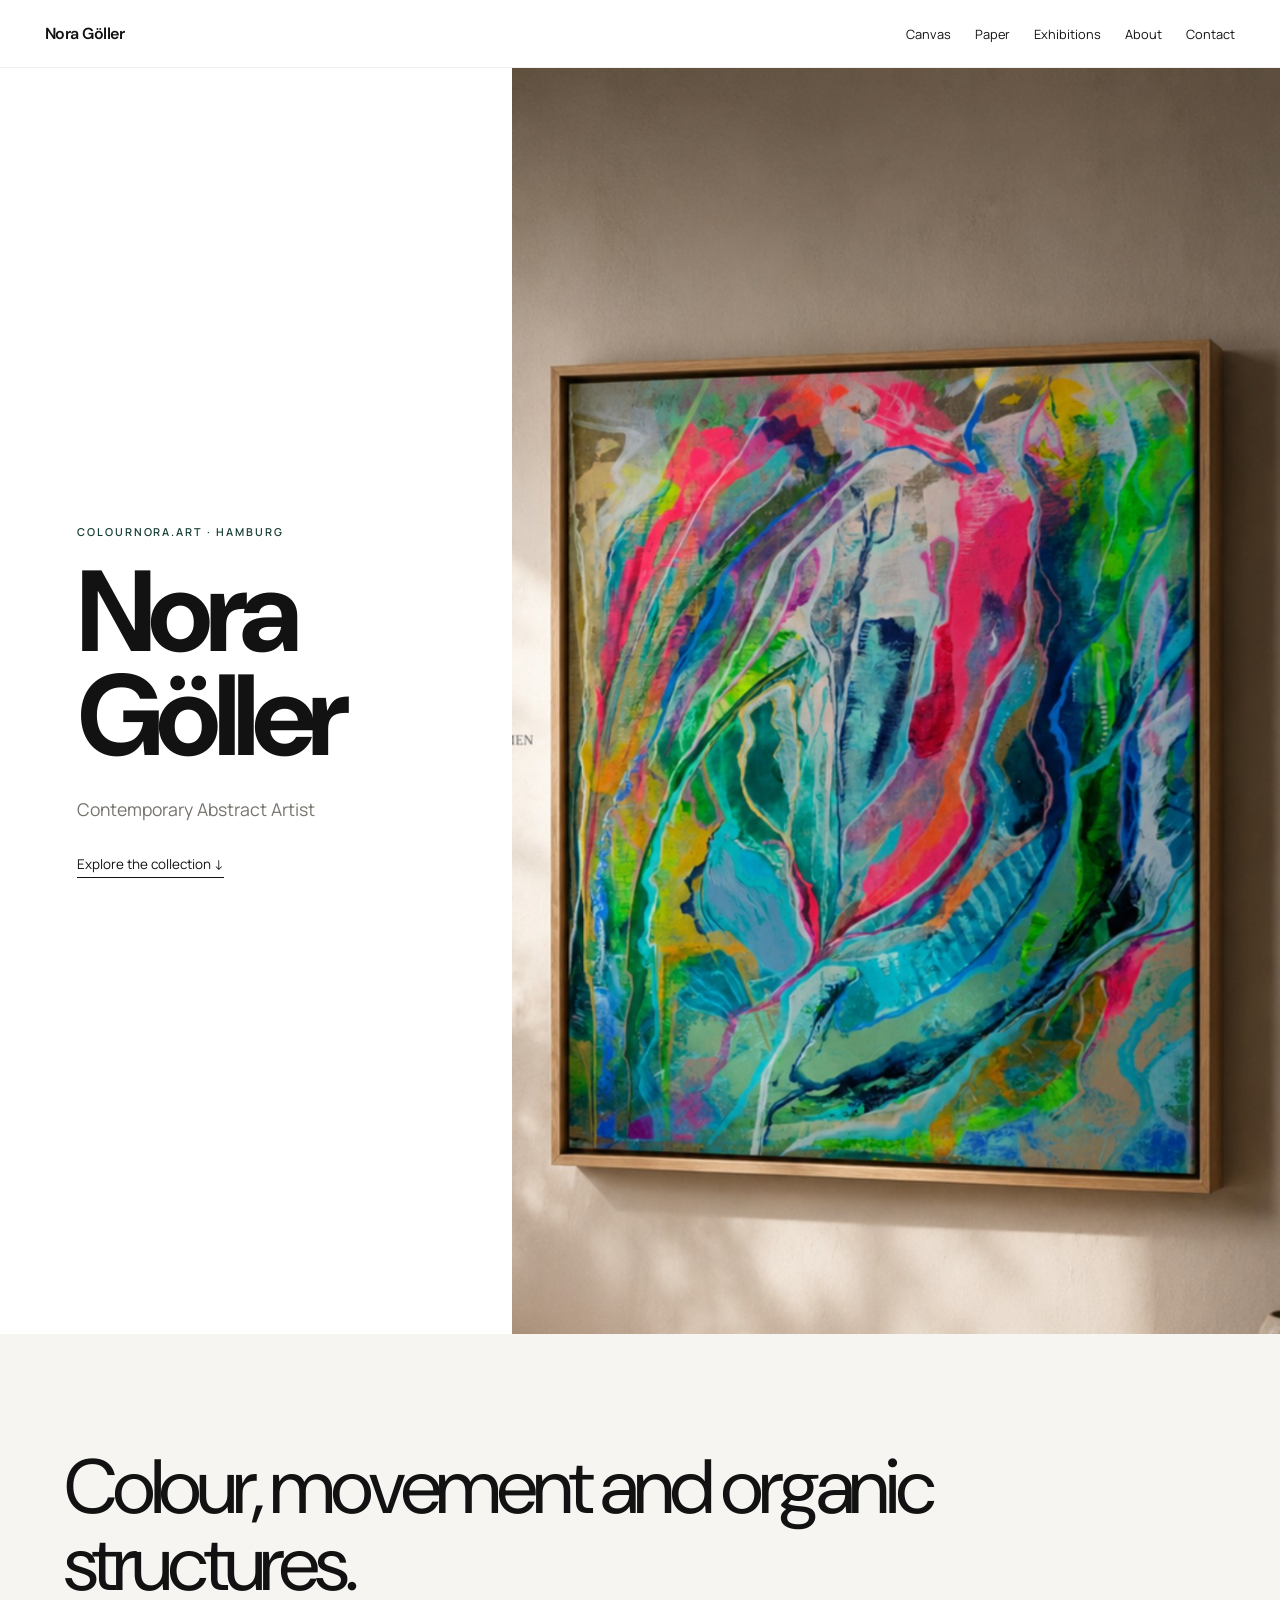
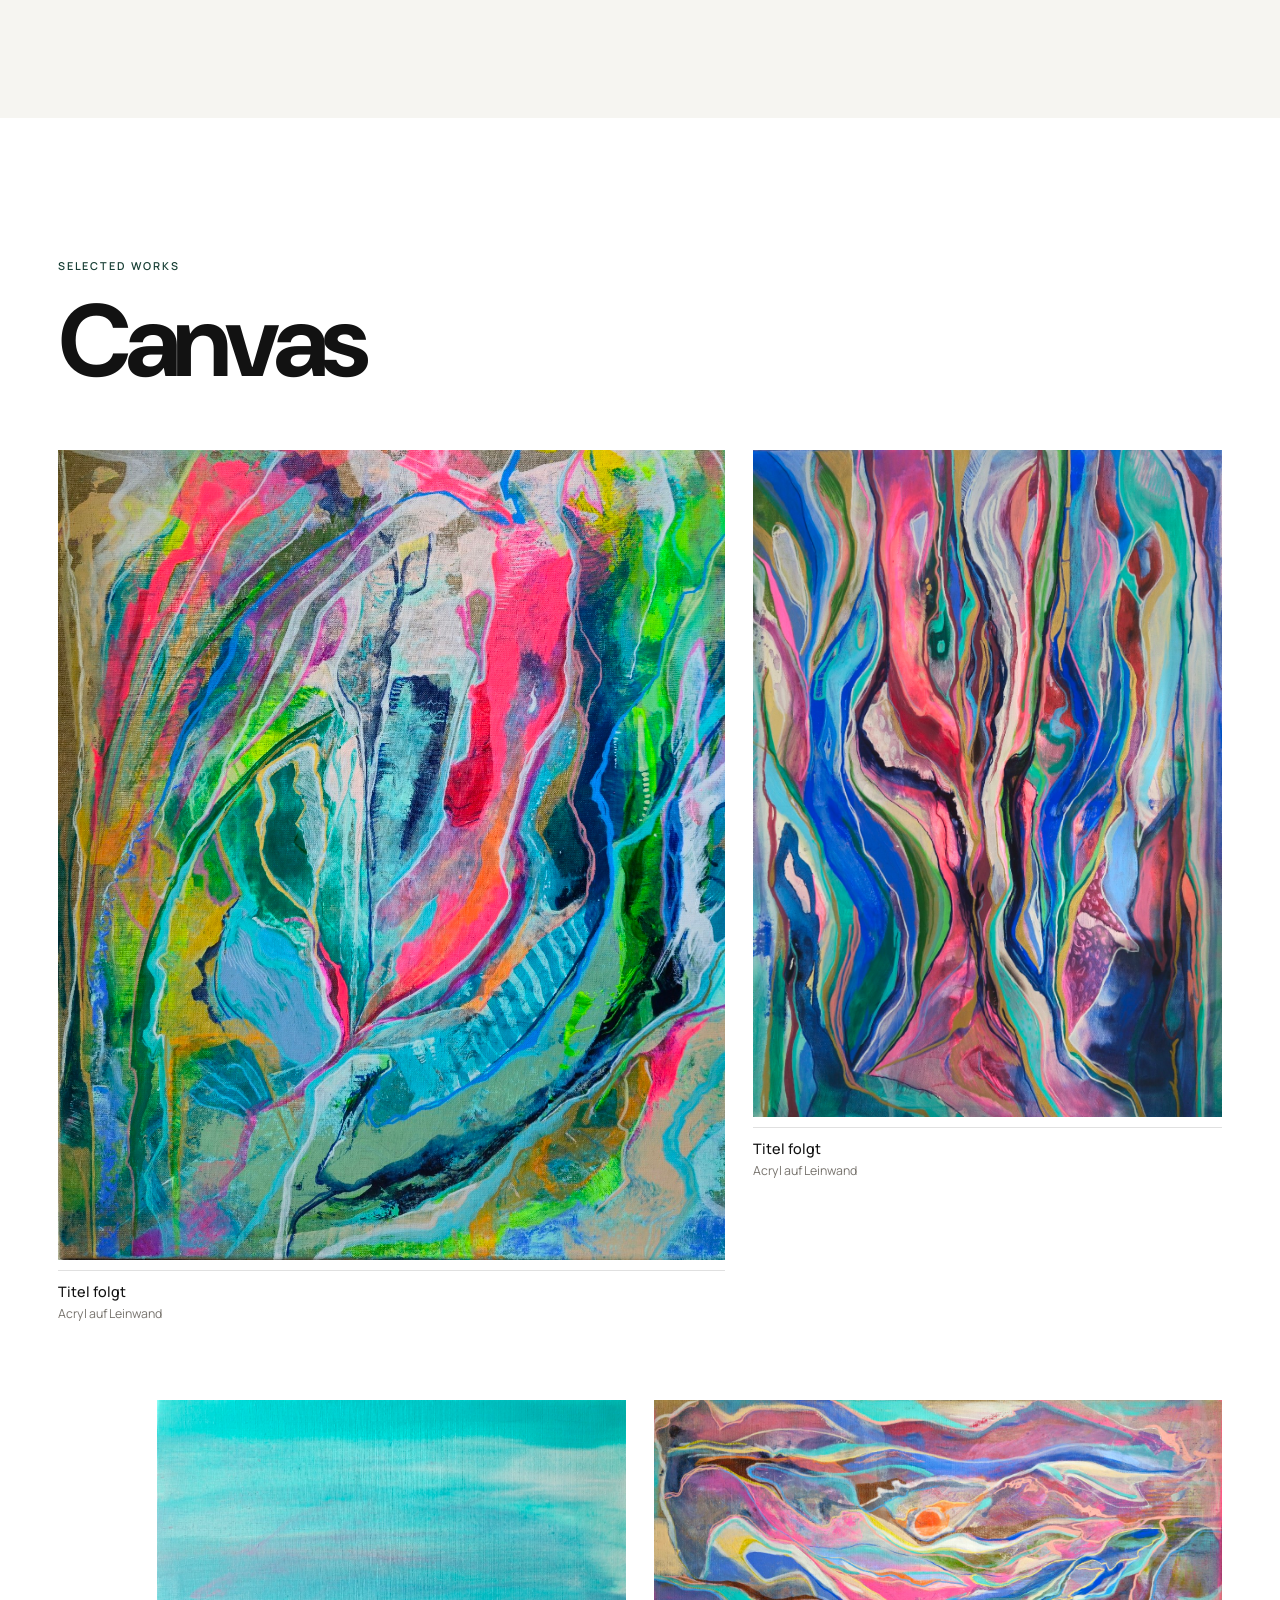
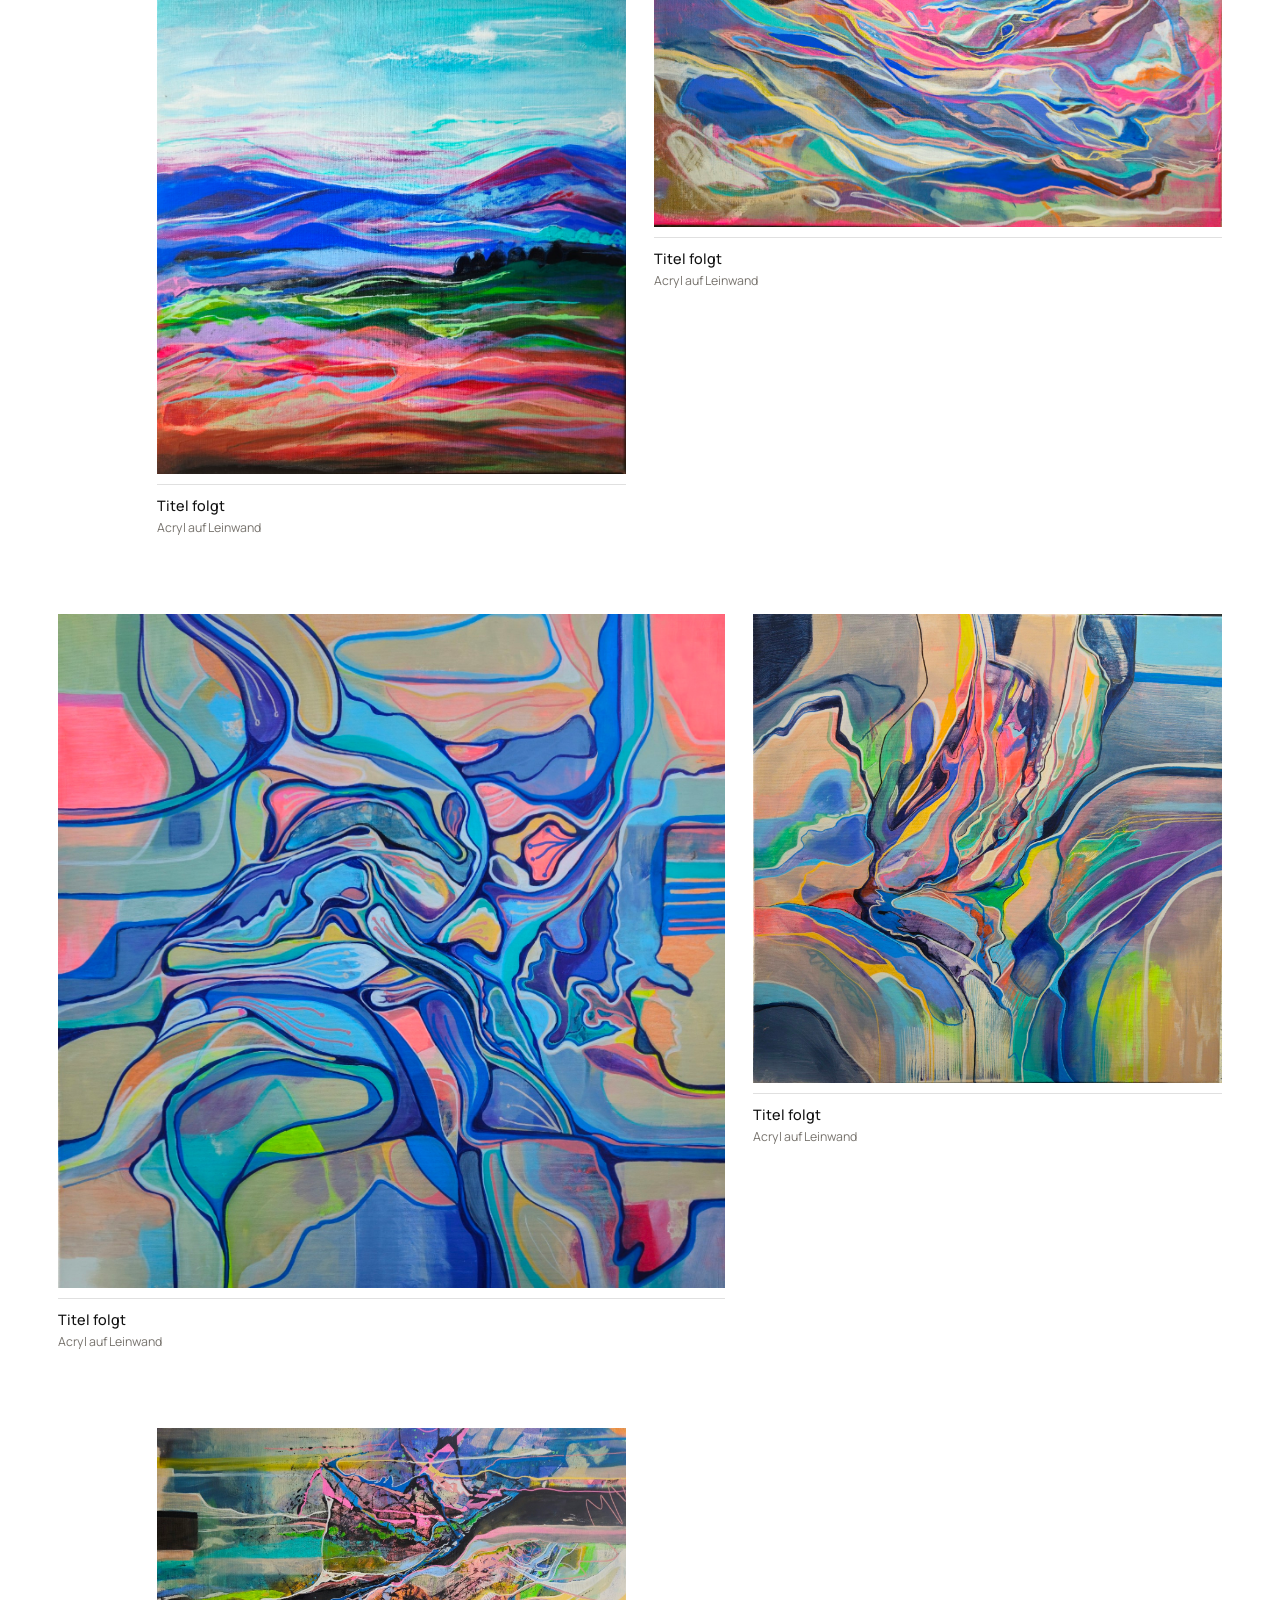
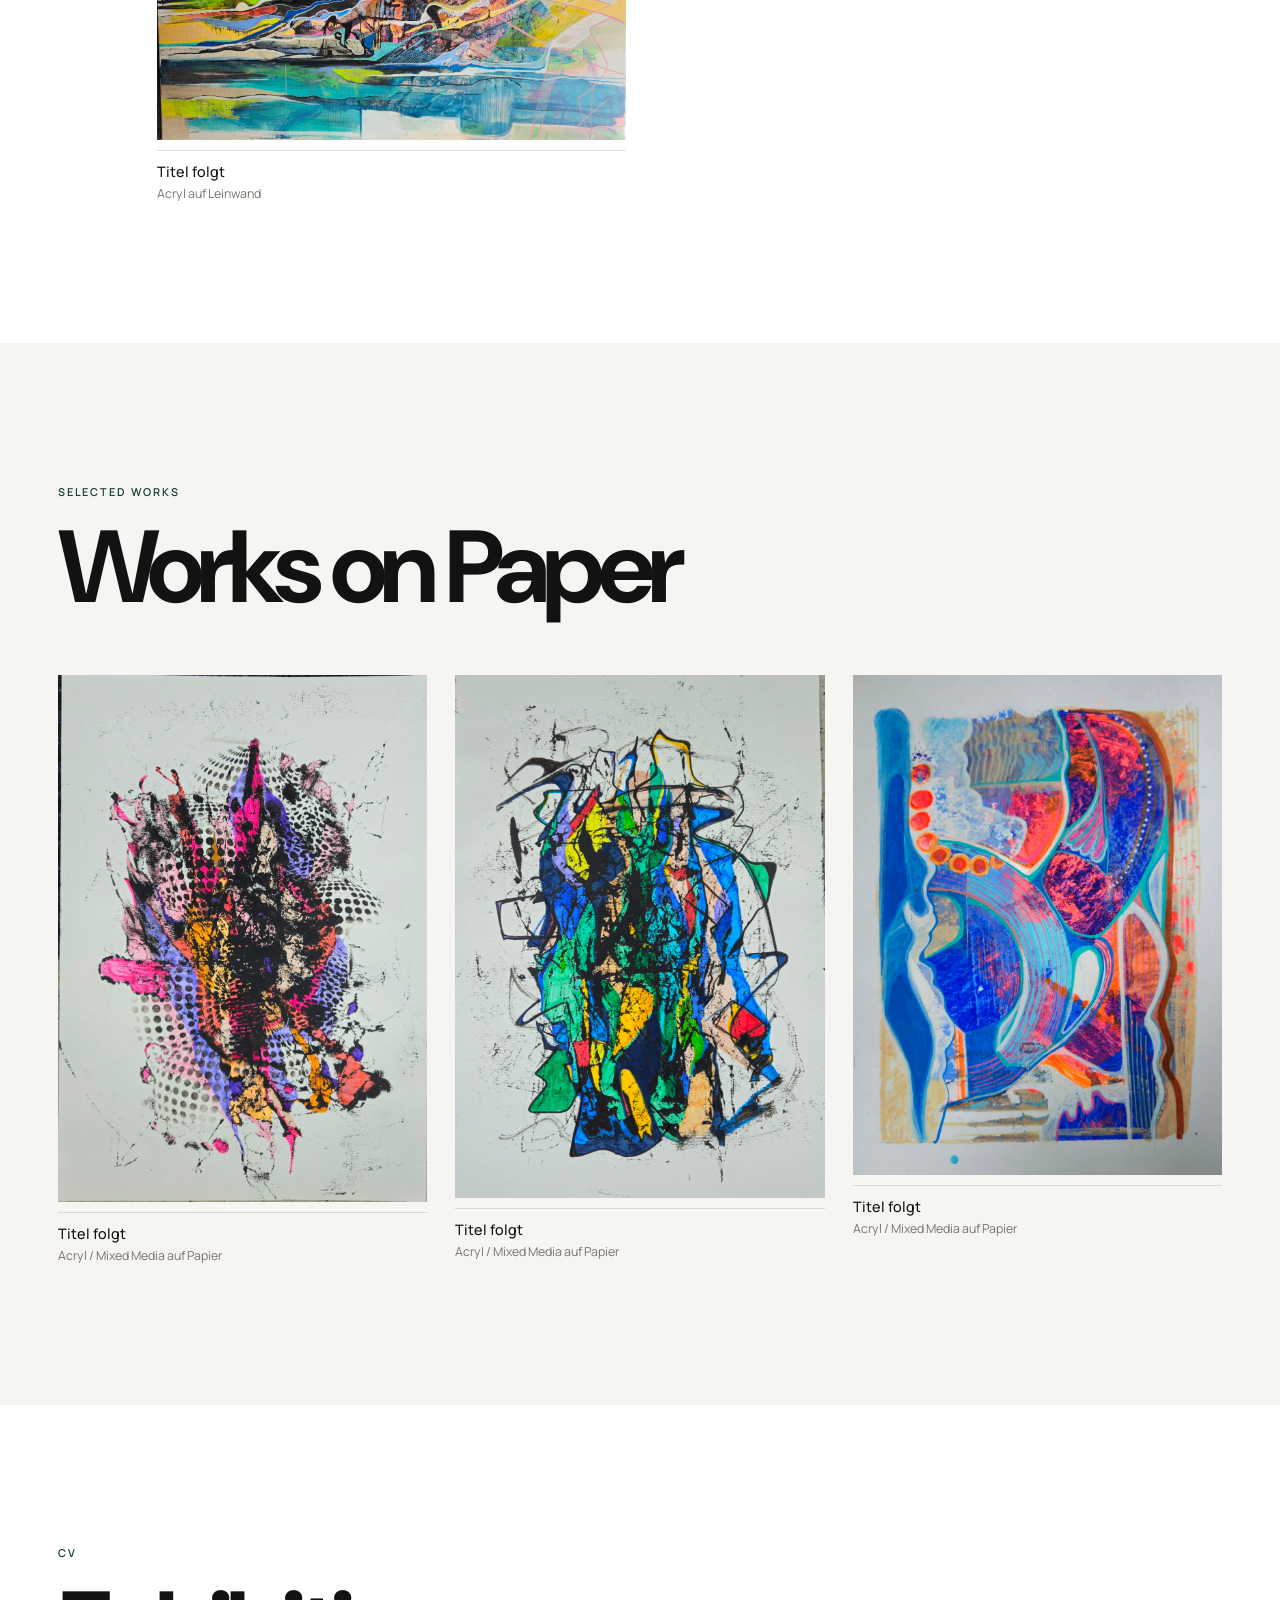
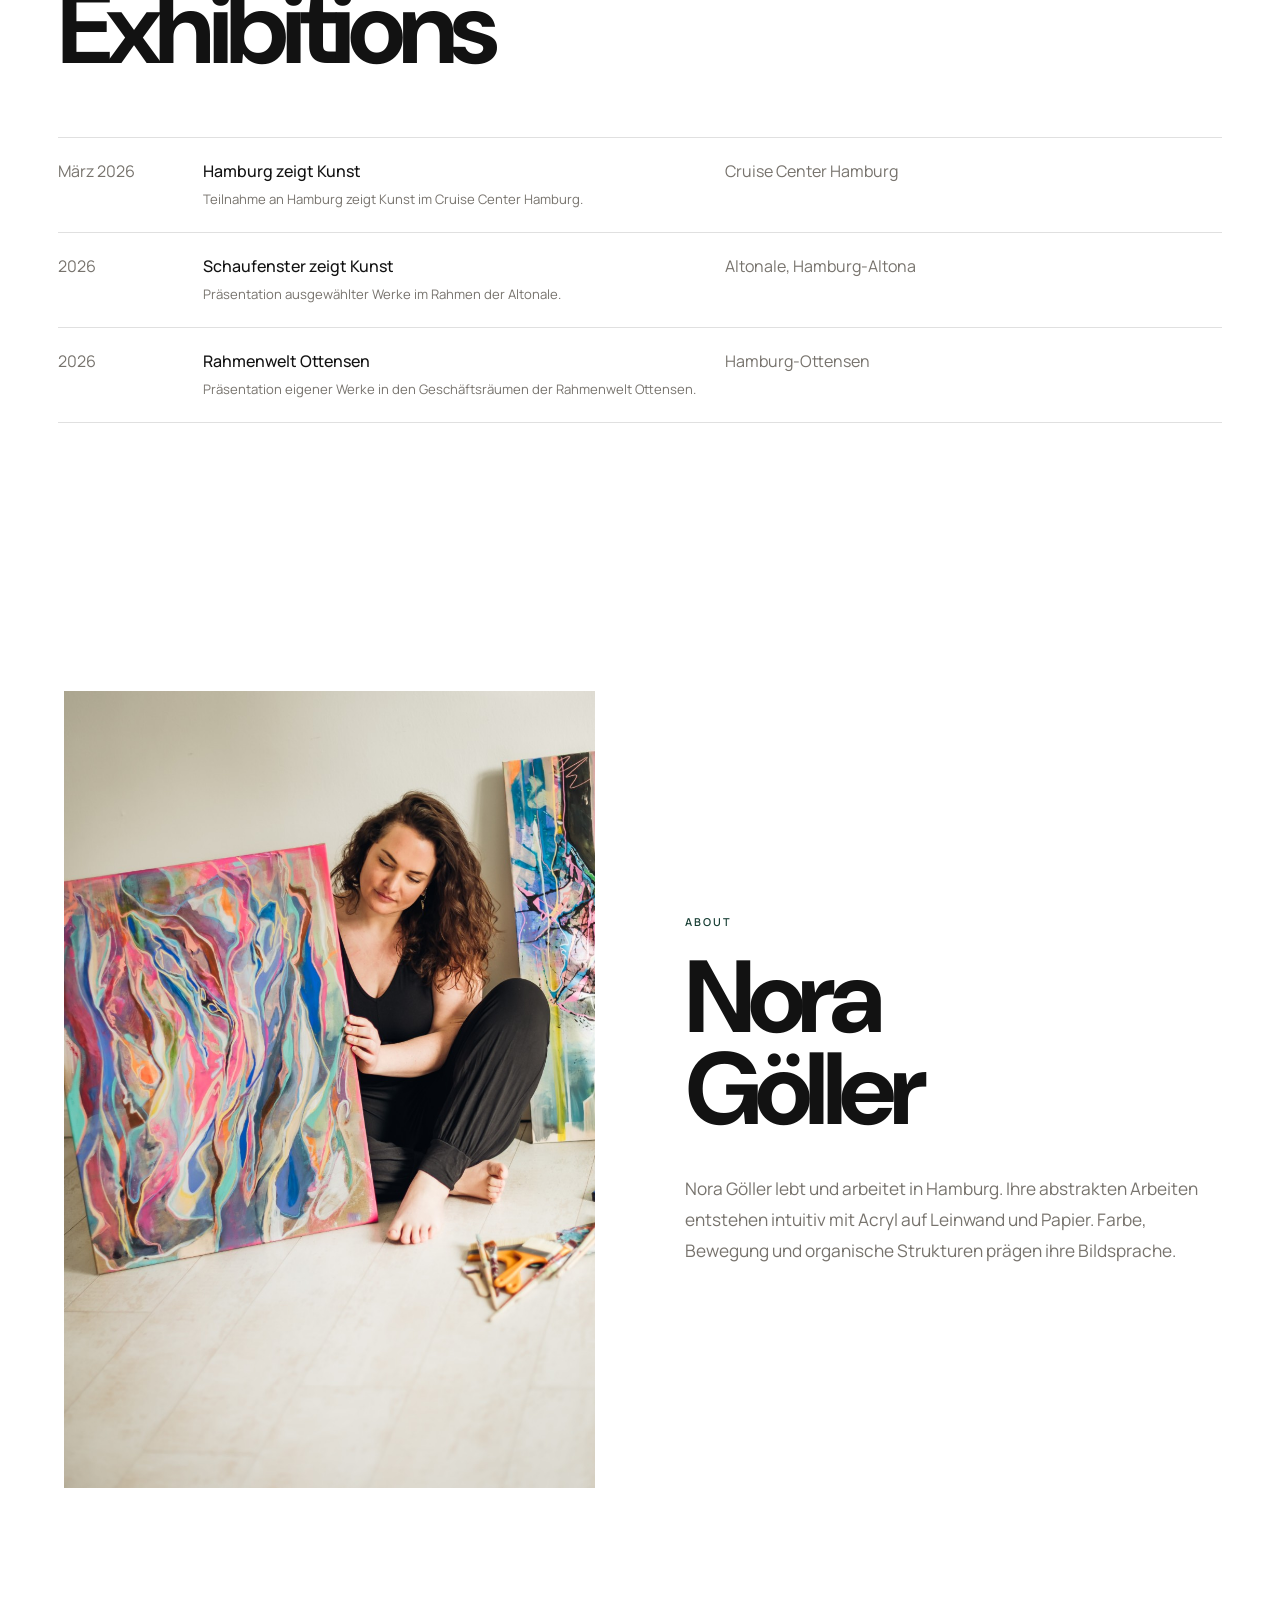
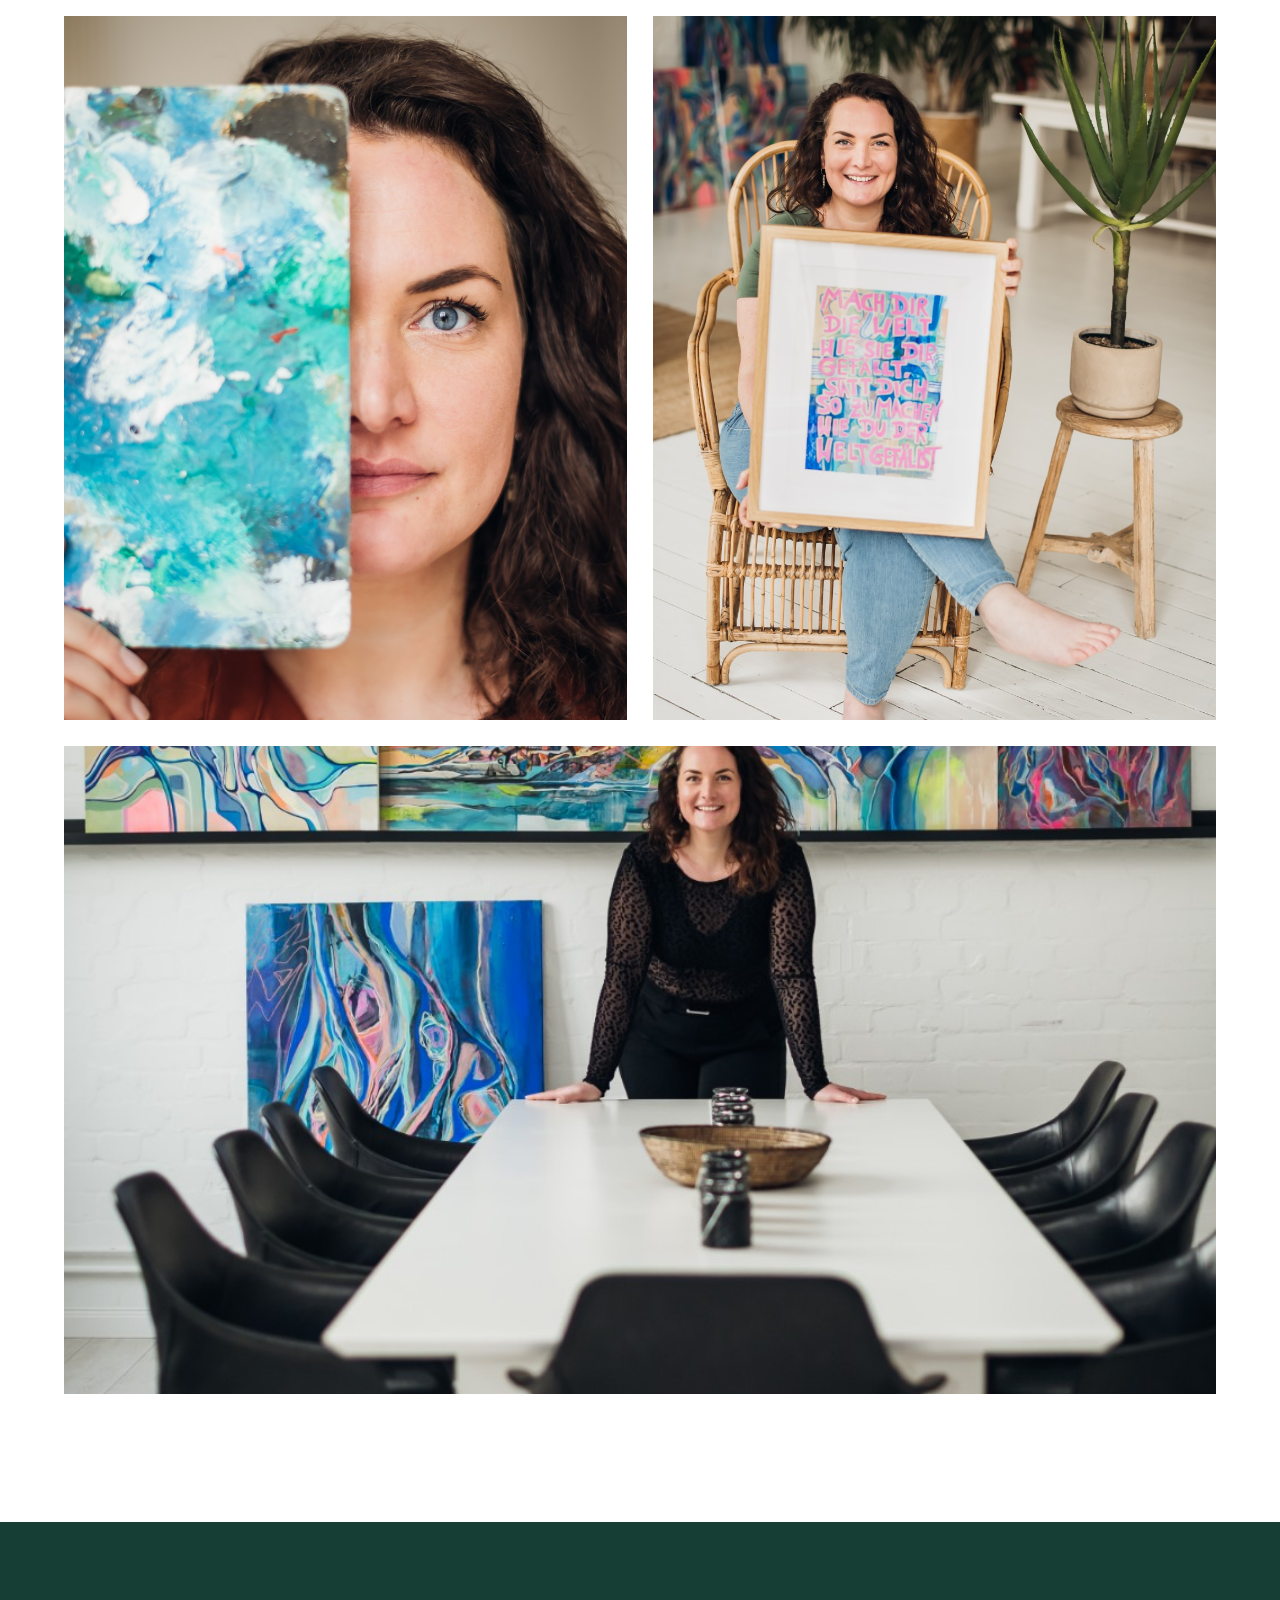
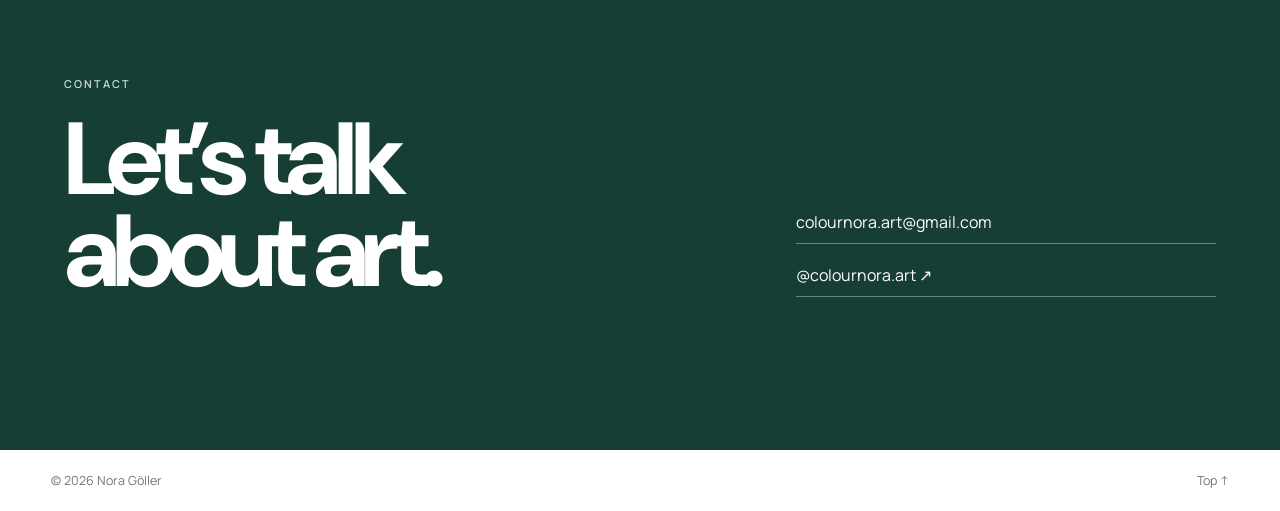
==== index.html @ 2116a426 "Add files via upload" ====
<!doctype html>
<html lang="de">
<head>
  <meta charset="utf-8">
  <meta name="viewport" content="width=device-width,initial-scale=1">
  <meta name="theme-color" content="#ffffff">
  <meta name="description" content="Nora Göller – zeitgenössische abstrakte Kunst aus Hamburg.">
  <meta property="og:title" content="Nora Göller — ColourNora.art">
  <meta property="og:description" content="Contemporary Abstract Artist from Hamburg.">
  <meta property="og:image" content="hero.png">
  <title>Nora Göller — ColourNora.art</title>
  <link rel="preconnect" href="https://fonts.googleapis.com">
  <link rel="preconnect" href="https://fonts.gstatic.com" crossorigin>
  <link href="https://fonts.googleapis.com/css2?family=DM+Sans:wght@400;500;600&family=Manrope:wght@400;500&display=swap" rel="stylesheet">
  <link rel="stylesheet" href="styles.css">
</head>
<body>
  <header class="site-header">
    <a class="brand" href="#top">Nora Göller</a>
    <button class="menu-button" aria-label="Menü öffnen" aria-expanded="false"><span></span><span></span></button>
    <nav>
      <a href="#canvas">Canvas</a>
      <a href="#paper">Paper</a>
      <a href="#exhibitions">Exhibitions</a>
      <a href="#about">About</a>
      <a href="#contact">Contact</a>
    </nav>
  </header>

  <main id="top">
    <section class="hero">
      <div class="hero-copy reveal">
        <p class="eyebrow">ColourNora.art · Hamburg</p>
        <h1>Nora<br>Göller</h1>
        <p class="subtitle">Contemporary Abstract Artist</p>
        <a class="hero-link" href="#canvas">Explore the collection ↓</a>
      </div>
      <figure class="hero-image reveal">
        <img id="hero-image" src="hero.png" alt="Gerahmtes abstraktes Kunstwerk von Nora Göller">
      </figure>
    </section>

    <section class="intro reveal">
      <p>Colour, movement and organic structures.</p>
    </section>

    <section class="collection" id="canvas">
      <div class="section-head reveal">
        <p class="eyebrow">Selected works</p>
        <h2>Canvas</h2>
      </div>
      <div class="gallery" id="canvas-gallery"></div>
    </section>

    <section class="collection paper-section" id="paper">
      <div class="section-head reveal">
        <p class="eyebrow">Selected works</p>
        <h2>Works on Paper</h2>
      </div>
      <div class="gallery compact" id="paper-gallery"></div>
    </section>

    <section class="exhibitions" id="exhibitions">
      <div class="section-head reveal">
        <p class="eyebrow">CV</p>
        <h2>Exhibitions</h2>
      </div>
      <div id="exhibition-list" class="exhibition-list reveal"></div>
    </section>

    <section class="about" id="about">
      <figure class="about-image reveal">
        <img id="about-image" src="portrait-1.jpg" alt="Nora Göller mit einem Kunstwerk">
      </figure>
      <div class="about-copy reveal">
        <p class="eyebrow">About</p>
        <h2>Nora<br>Göller</h2>
        <p id="about-text"></p>
      </div>
    </section>

    <section class="portrait-grid" aria-label="Porträts von Nora Göller">
      <figure class="reveal"><img src="portrait-2.jpg" alt="Porträt von Nora Göller"></figure>
      <figure class="reveal"><img src="portrait-3.jpg" alt="Nora Göller mit gerahmtem Kunstwerk"></figure>
      <figure class="wide reveal"><img src="portrait-4.jpg" alt="Nora Göller mit mehreren Kunstwerken"></figure>
    </section>

    <section class="contact" id="contact">
      <div class="reveal">
        <p class="eyebrow">Contact</p>
        <h2>Let’s talk<br>about art.</h2>
      </div>
      <div class="contact-links reveal">
        <a id="email-link" href="#">colournora.art@gmail.com</a>
        <a id="instagram-link" href="#" target="_blank" rel="noopener">@colournora.art ↗</a>
      </div>
    </section>
  </main>

  <footer>
    <span>© <span id="year"></span> Nora Göller</span>
    <a href="#top">Top ↑</a>
  </footer>

  <dialog class="art-dialog">
    <button class="close" aria-label="Schließen">×</button>
    <div class="dialog-layout">
      <img src="" alt="">
      <div class="art-info">
        <p class="eyebrow">Artwork</p>
        <h3></h3>
        <dl>
          <div><dt>Medium</dt><dd class="medium"></dd></div>
          <div><dt>Size</dt><dd class="size"></dd></div>
          <div><dt>Year</dt><dd class="year"></dd></div>
          <div class="status-row"><dt>Status</dt><dd class="status"></dd></div>
        </dl>
        <a class="inquiry" href="#">Inquire about this artwork ↗</a>
      </div>
    </div>
  </dialog>

  <script src="script.js"></script>
  <script src="https://identity.netlify.com/v1/netlify-identity-widget.js"></script>
  <script>
    if (window.netlifyIdentity) {
      window.netlifyIdentity.on("init", user => {
        if (!user && window.location.hash.includes("invite_token")) {
          window.netlifyIdentity.open("signup");
        }
      });
      window.netlifyIdentity.on("login", () => {
        window.location.href = "/admin/";
      });
    }
  </script>

</body>
</html>
---- styles.css ----
:root{
  --ink:#121212;
  --muted:#77736d;
  --paper:#f6f5f1;
  --line:rgba(18,18,18,.13);
  --green:#173e34;
}
*{box-sizing:border-box}
html{scroll-behavior:smooth}
body{margin:0;background:#fff;color:var(--ink);font-family:"Manrope",sans-serif}
img{display:block;width:100%}
a{color:inherit}
figure{margin:0}
.site-header{
  position:fixed;inset:0 0 auto 0;z-index:30;height:68px;
  display:flex;align-items:center;justify-content:space-between;
  padding:0 3.5vw;background:rgba(255,255,255,.94);
  backdrop-filter:blur(18px);border-bottom:1px solid rgba(18,18,18,.06)
}
.brand{font-family:"DM Sans",sans-serif;font-weight:600;text-decoration:none;letter-spacing:-.03em}
.site-header nav{display:flex;gap:24px}
.site-header nav a{text-decoration:none;font-size:.8rem}
.menu-button{display:none;border:0;background:none;width:42px;height:42px}
.hero{
  min-height:100svh;padding-top:68px;
  display:grid;grid-template-columns:.8fr 1.2fr
}
.hero-copy{
  min-height:calc(100svh - 68px);
  padding:8vw 6vw;display:flex;flex-direction:column;justify-content:center
}
.eyebrow{
  margin:0 0 22px;text-transform:uppercase;letter-spacing:.18em;
  font-size:.68rem;font-weight:600;color:var(--green)
}
h1,h2{
  margin:0;font-family:"DM Sans",sans-serif;
  letter-spacing:-.065em;line-height:.9
}
h1{font-size:clamp(5rem,9vw,9.5rem)}
h2{font-size:clamp(4rem,8vw,8rem)}
.subtitle{font-size:1.1rem;color:var(--muted);margin:28px 0 0}
.hero-link{margin-top:34px;width:max-content;text-decoration:none;border-bottom:1px solid;padding-bottom:4px;font-size:.84rem}
.hero-image{overflow:hidden}
.hero-image img{height:100%;object-fit:cover}
.intro{padding:9vw 5vw;background:var(--paper)}
.intro p{
  margin:0;max-width:1050px;font-family:"DM Sans",sans-serif;
  font-size:clamp(2.4rem,6vw,6rem);line-height:1;letter-spacing:-.055em
}
.collection,.exhibitions{padding:11vw 4.5vw}
.paper-section{background:var(--paper)}
.section-head{margin-bottom:62px}
.gallery{
  display:grid;grid-template-columns:repeat(12,1fr);
  gap:78px 28px
}
.work{grid-column:span 6}
.work:nth-child(4n+1){grid-column:span 7}
.work:nth-child(4n+2){grid-column:span 5}
.work:nth-child(4n+3){grid-column:2/span 5}
.work:nth-child(4n){grid-column:7/span 6}
.gallery.compact .work{grid-column:span 4}
.work button{display:block;width:100%;border:0;background:none;padding:0;cursor:zoom-in}
.work img{width:100%;height:auto;object-fit:contain;background:#efefeb}
.work-meta{display:flex;justify-content:space-between;gap:18px;padding-top:11px;margin-top:10px;border-top:1px solid var(--line)}
.work-meta h3{font-size:.9rem;font-weight:500;margin:0 0 4px}
.work-meta p,.work-meta span{margin:0;font-size:.77rem;color:var(--muted)}
.exhibition-list{border-top:1px solid var(--line)}
.exhibition-item{
  display:grid;grid-template-columns:120px 1fr 1fr;
  gap:25px;padding:22px 0;border-bottom:1px solid var(--line)
}
.exhibition-item strong{font-weight:500}
.exhibition-item span{color:var(--muted)}
.about{
  display:grid;grid-template-columns:1fr 1fr;gap:7vw;
  align-items:center;padding:10vw 5vw;background:#fff
}
.about-image img{aspect-ratio:2/3;object-fit:cover}
.about-copy p:last-child{max-width:540px;font-size:1.08rem;line-height:1.8;color:var(--muted);margin:38px 0 0}
.portrait-grid{
  display:grid;grid-template-columns:1fr 1fr;gap:26px;
  padding:0 5vw 10vw
}
.portrait-grid img{aspect-ratio:4/5;object-fit:cover}
.portrait-grid .wide{grid-column:1/-1}
.portrait-grid .wide img{aspect-ratio:16/9}
.contact{
  display:grid;grid-template-columns:1.2fr .8fr;gap:8vw;
  align-items:end;padding:12vw 5vw;background:var(--green);color:#fff
}
.contact .eyebrow{color:#c8ddd7}
.contact-links{display:flex;flex-direction:column;gap:20px}
.contact-links a{text-decoration:none;border-bottom:1px solid rgba(255,255,255,.35);padding-bottom:10px}
footer{display:flex;justify-content:space-between;padding:22px 4vw;font-size:.78rem;color:var(--muted)}
footer a{text-decoration:none}
.art-dialog{
  width:min(96vw,1260px);max-height:95vh;border:0;padding:44px 24px 24px;background:#fff
}
.art-dialog::backdrop{background:rgba(0,0,0,.88)}
.close{position:absolute;right:14px;top:7px;border:0;background:none;font-size:2rem;cursor:pointer}
.dialog-layout{display:grid;grid-template-columns:1.4fr .6fr;gap:42px;align-items:center}
.dialog-layout>img{max-height:82vh;object-fit:contain;background:#f2f2ee}
.art-info h3{font-family:"DM Sans",sans-serif;font-size:2rem;letter-spacing:-.04em;margin:0 0 28px}
.art-info dl{margin:0 0 34px}
.art-info dl div{display:grid;grid-template-columns:90px 1fr;padding:11px 0;border-top:1px solid var(--line)}
.art-info dt{font-size:.74rem;color:var(--muted)}
.art-info dd{margin:0;font-size:.84rem}
.inquiry{text-decoration:none;border-bottom:1px solid;padding-bottom:4px;font-size:.84rem}
.reveal{opacity:0;transform:translateY(22px);transition:.8s ease}
.reveal.visible{opacity:1;transform:none}
@media(max-width:900px){
  .menu-button{display:flex;flex-direction:column;justify-content:center;gap:7px}
  .menu-button span{width:24px;height:1.5px;background:var(--ink)}
  .site-header nav{
    display:none;position:absolute;top:68px;left:0;right:0;
    background:#fff;padding:24px 4vw;flex-direction:column;border-bottom:1px solid var(--line)
  }
  .site-header nav.open{display:flex}
  .hero{grid-template-columns:1fr}
  .hero-image{order:0;min-height:60vh}
  .hero-copy{min-height:auto;padding:15vw 6vw 18vw}
  .gallery{grid-template-columns:repeat(2,1fr)}
  .work,.work:nth-child(n),.gallery.compact .work{grid-column:span 1}
  .about,.contact{grid-template-columns:1fr}
  .dialog-layout{grid-template-columns:1fr}
}
@media(max-width:600px){
  h1{font-size:clamp(4.2rem,20vw,6rem)}
  .hero-image{min-height:54vh}
  .collection,.exhibitions{padding:22vw 6vw}
  .gallery{grid-template-columns:1fr;row-gap:58px}
  .work,.work:nth-child(n),.gallery.compact .work{grid-column:1}
  .exhibition-item{grid-template-columns:1fr;gap:5px}
  .about{padding:20vw 6vw}
  .portrait-grid{grid-template-columns:1fr;padding:0 6vw 20vw}
  .portrait-grid .wide{grid-column:1}
  .portrait-grid .wide img{aspect-ratio:4/5}
  .contact{padding:22vw 6vw}
  .art-dialog{padding:42px 12px 18px}
}
@media(prefers-reduced-motion:reduce){
  *{scroll-behavior:auto!important;transition:none!important}
  .reveal{opacity:1;transform:none}
}

.exhibition-item div p{
  margin:7px 0 0;
  max-width:620px;
  color:var(--muted);
  font-size:.82rem;
  line-height:1.6;
}
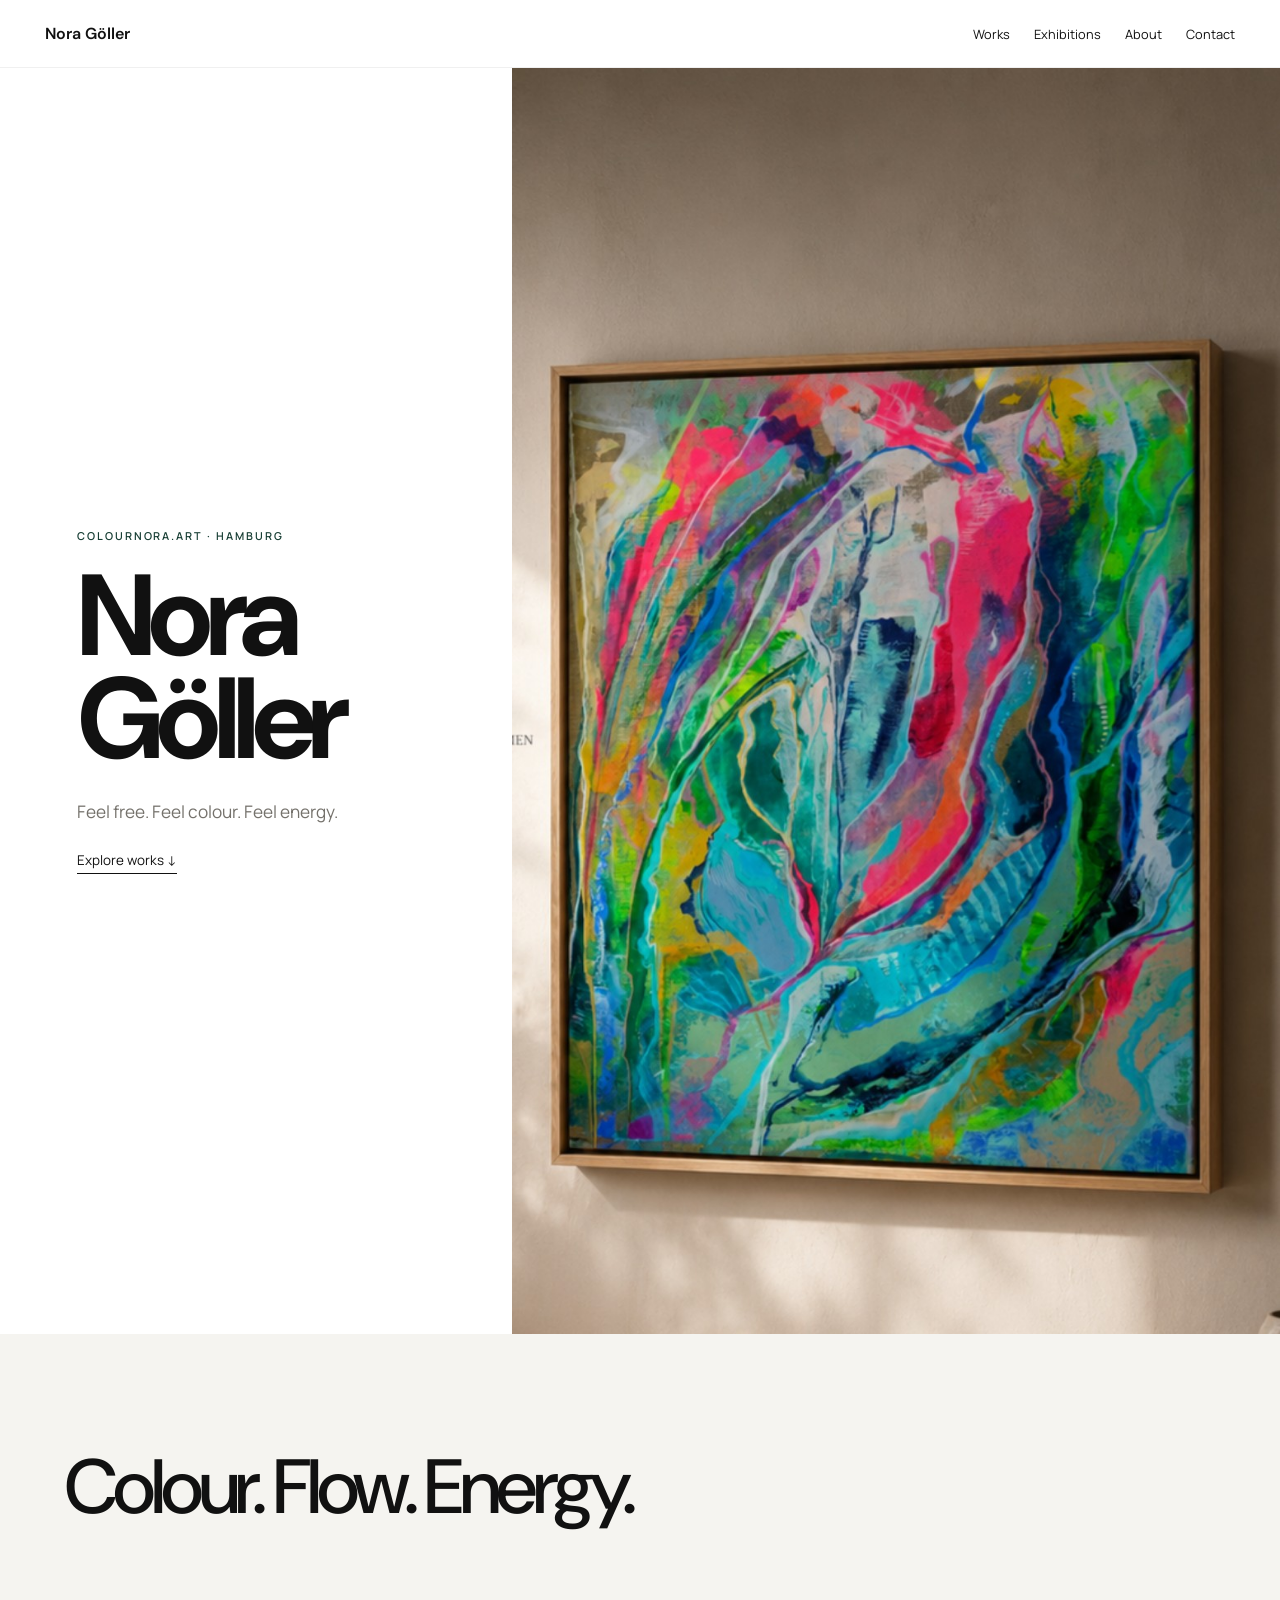
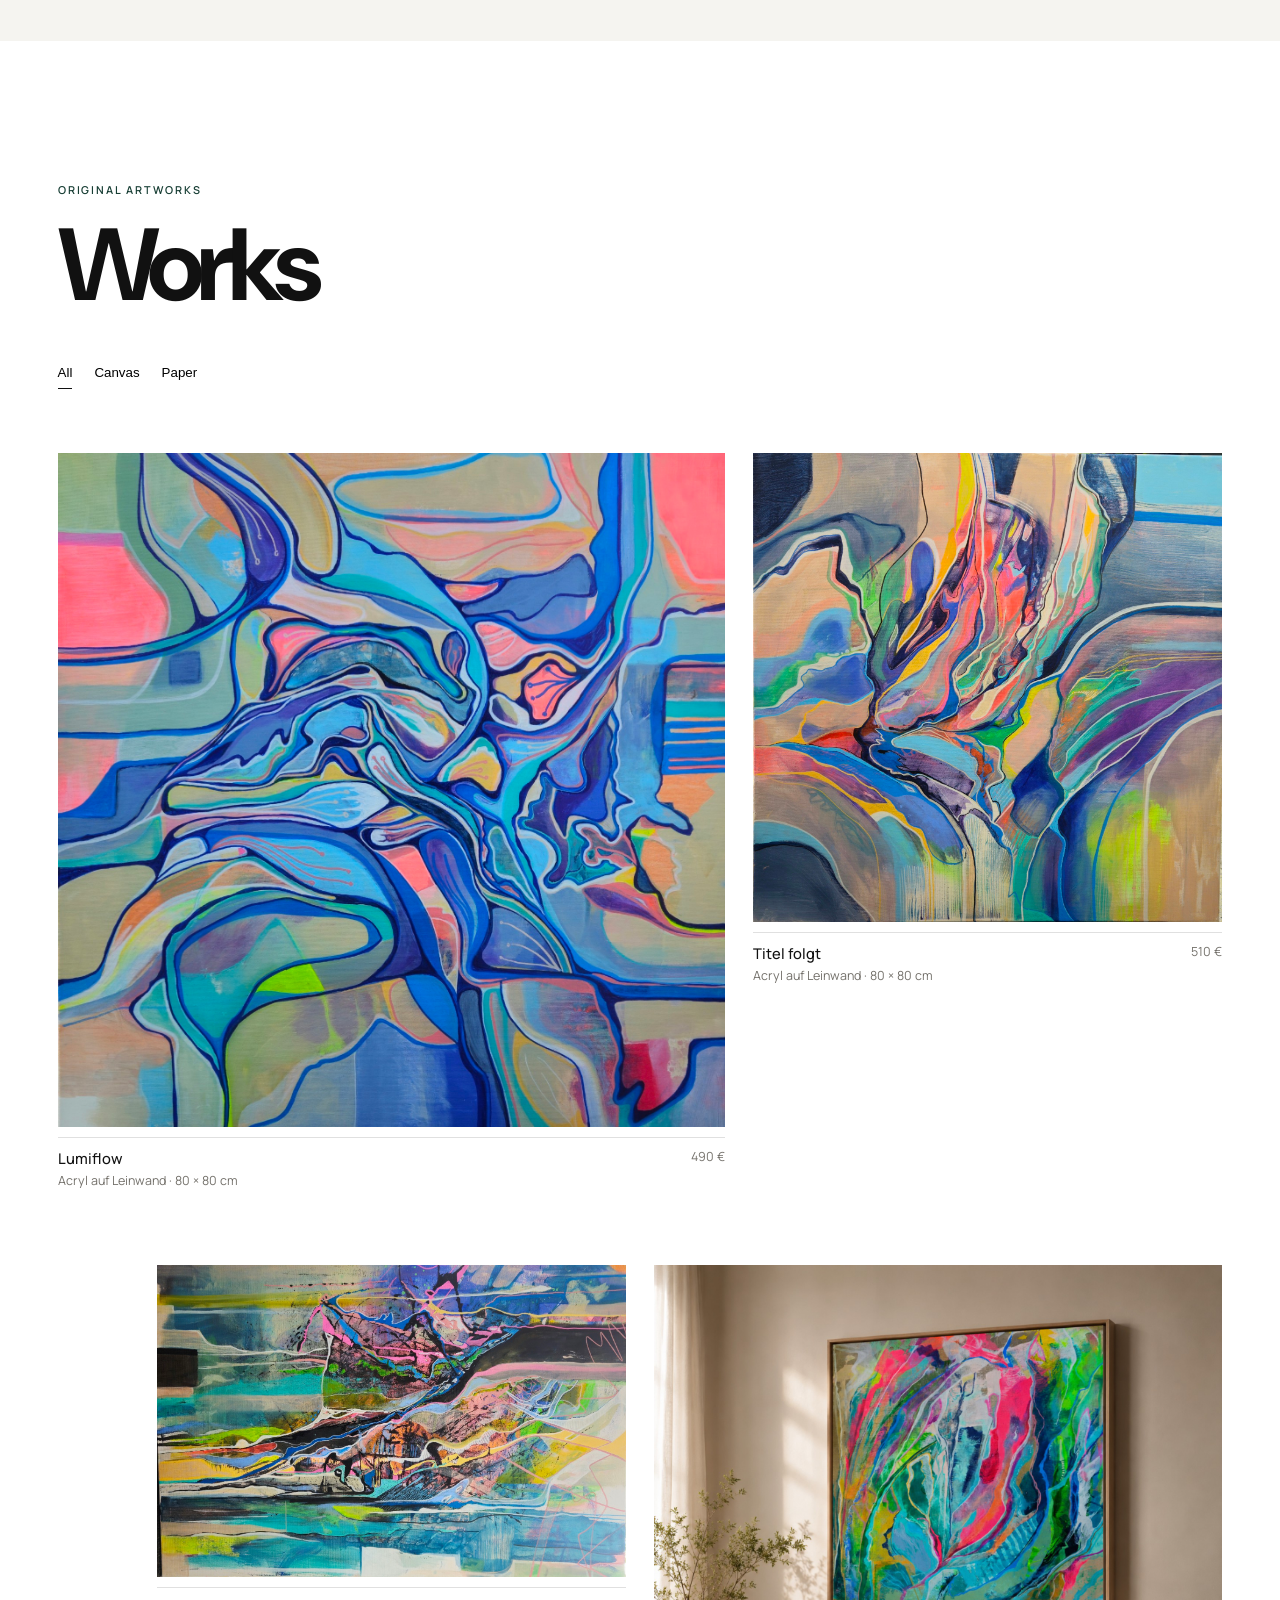
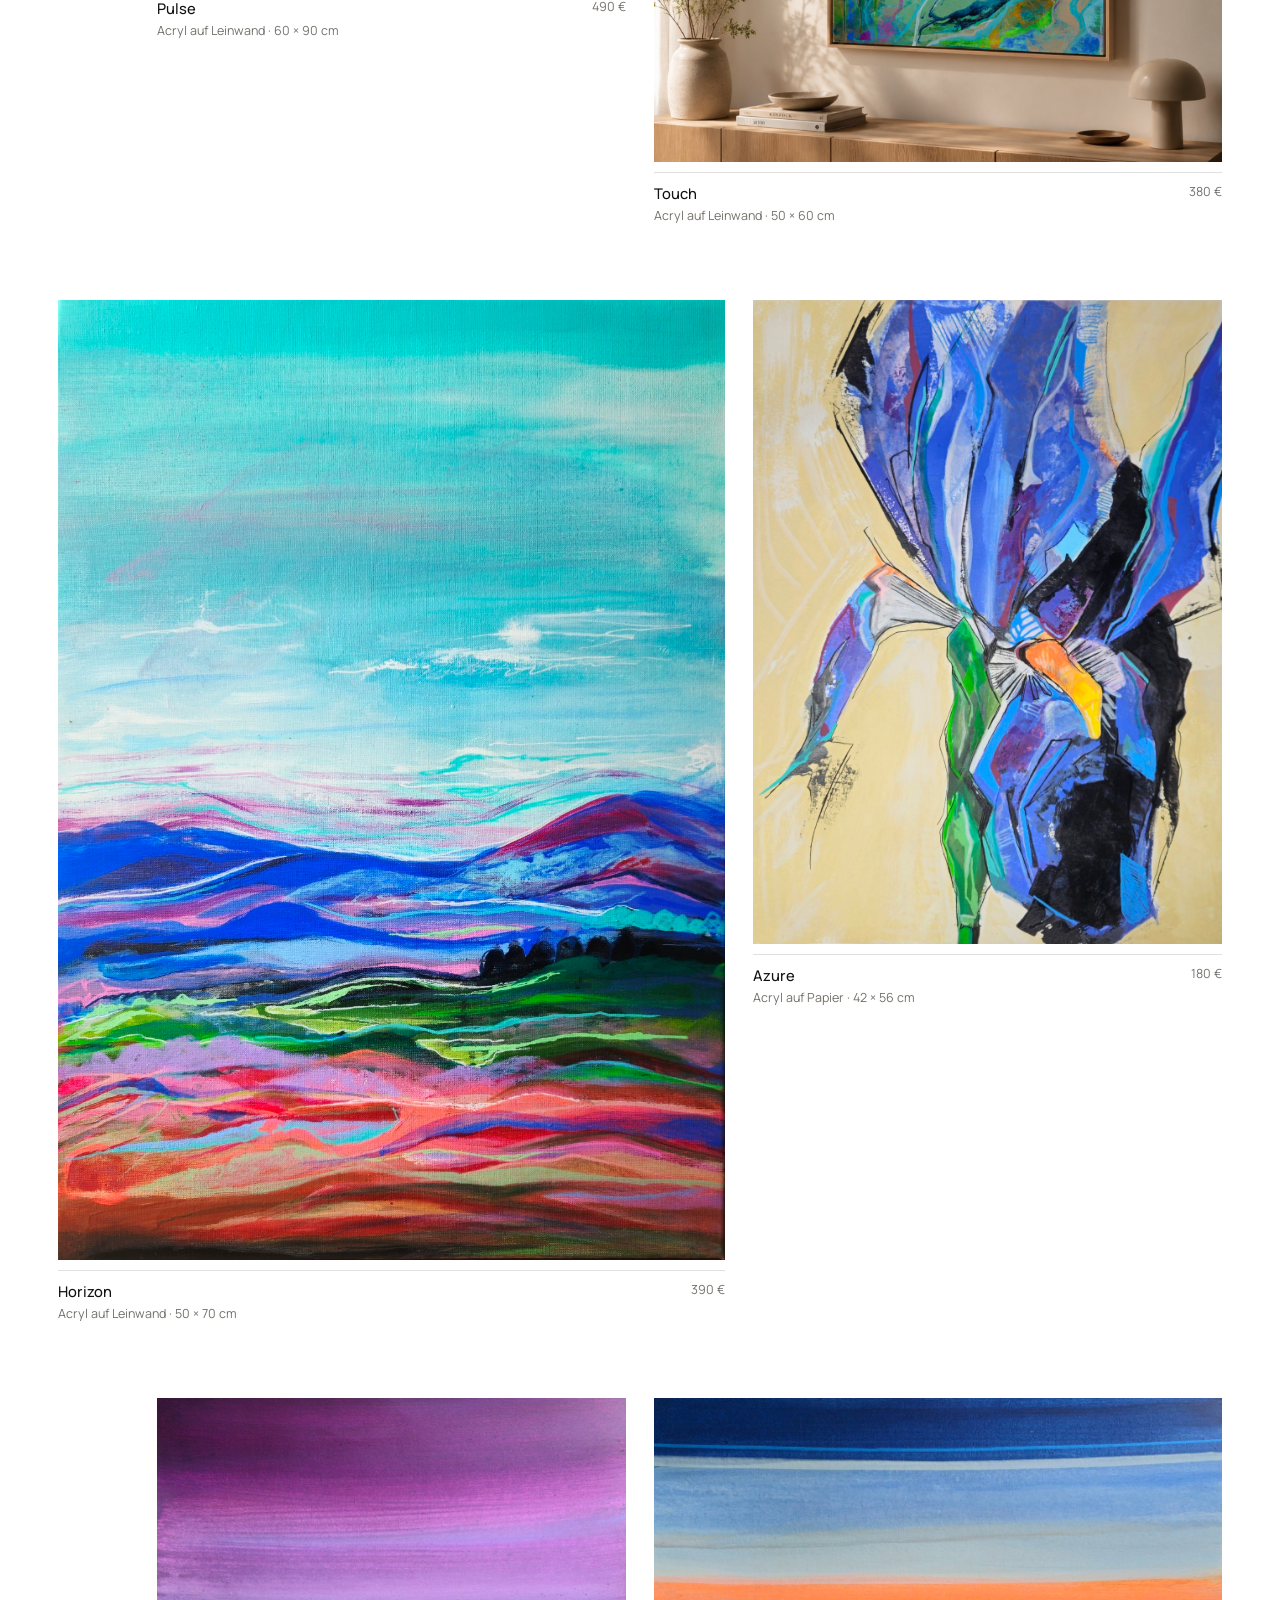
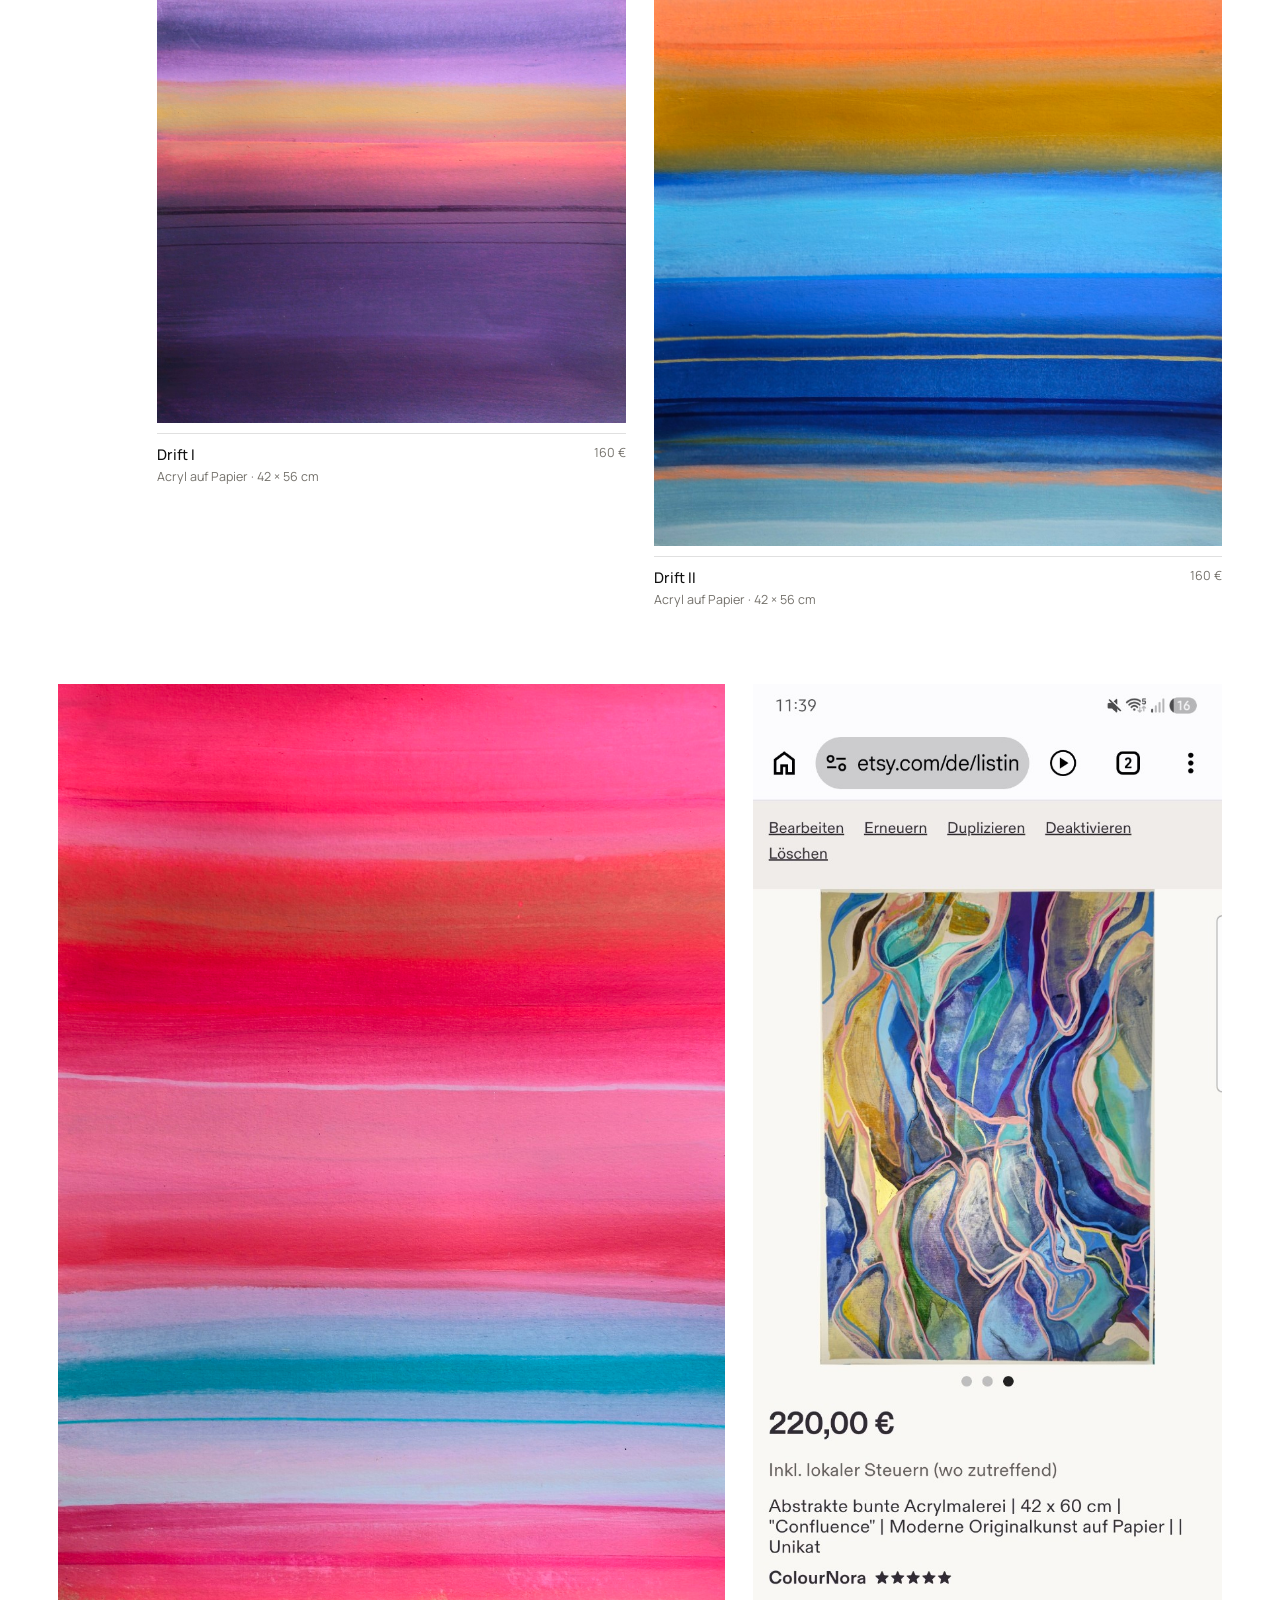
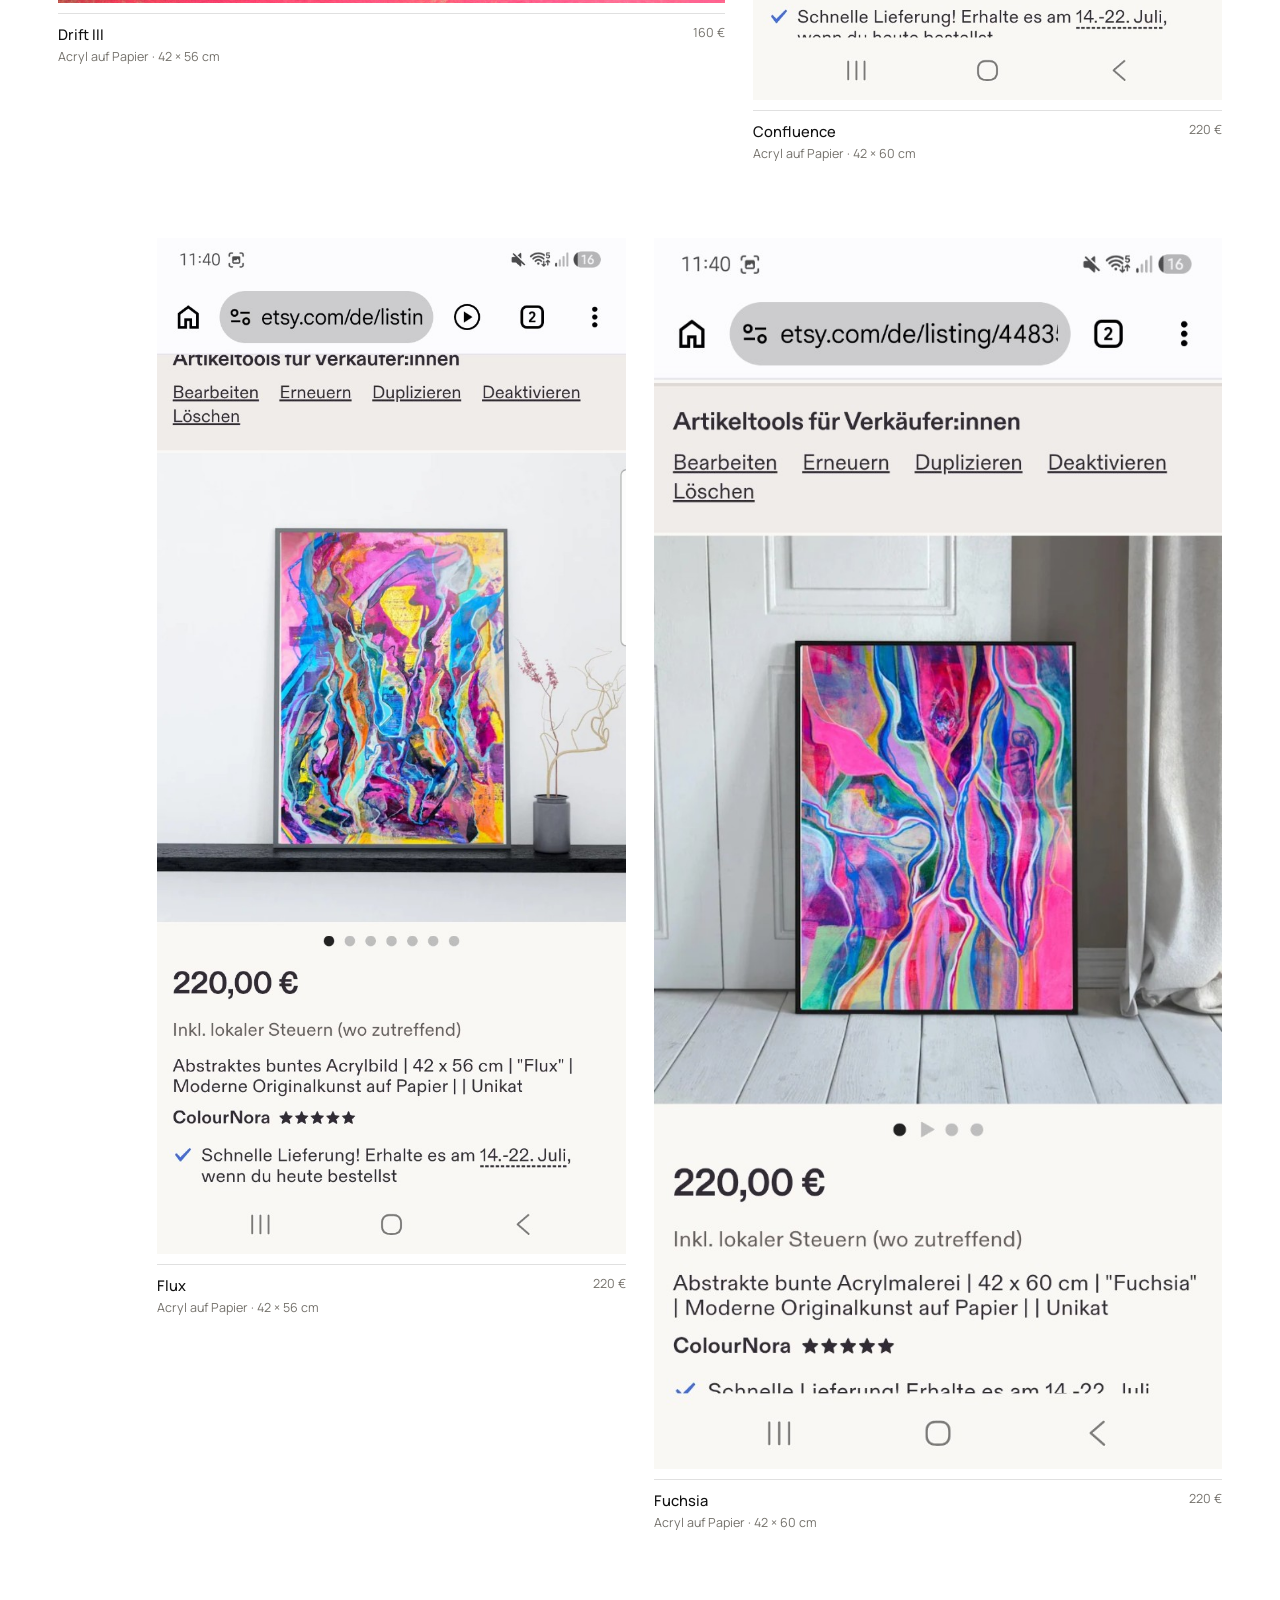
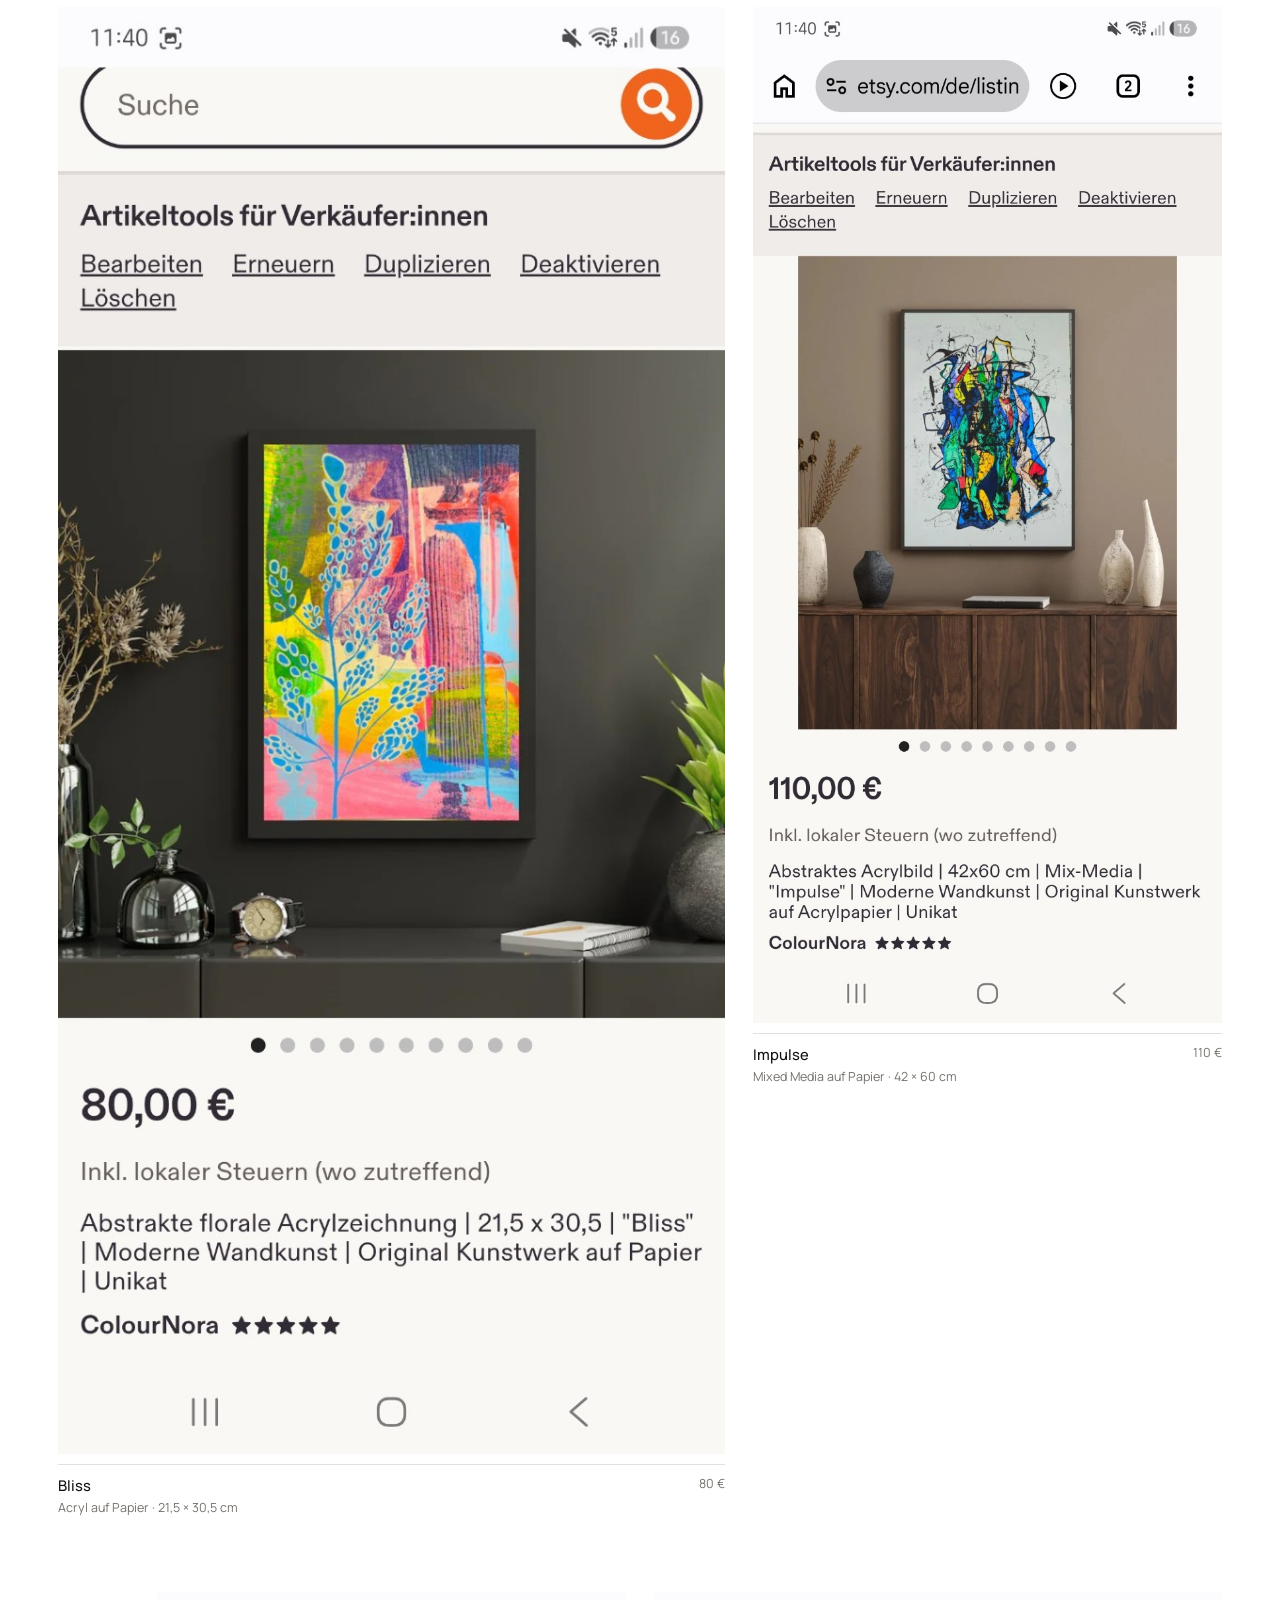
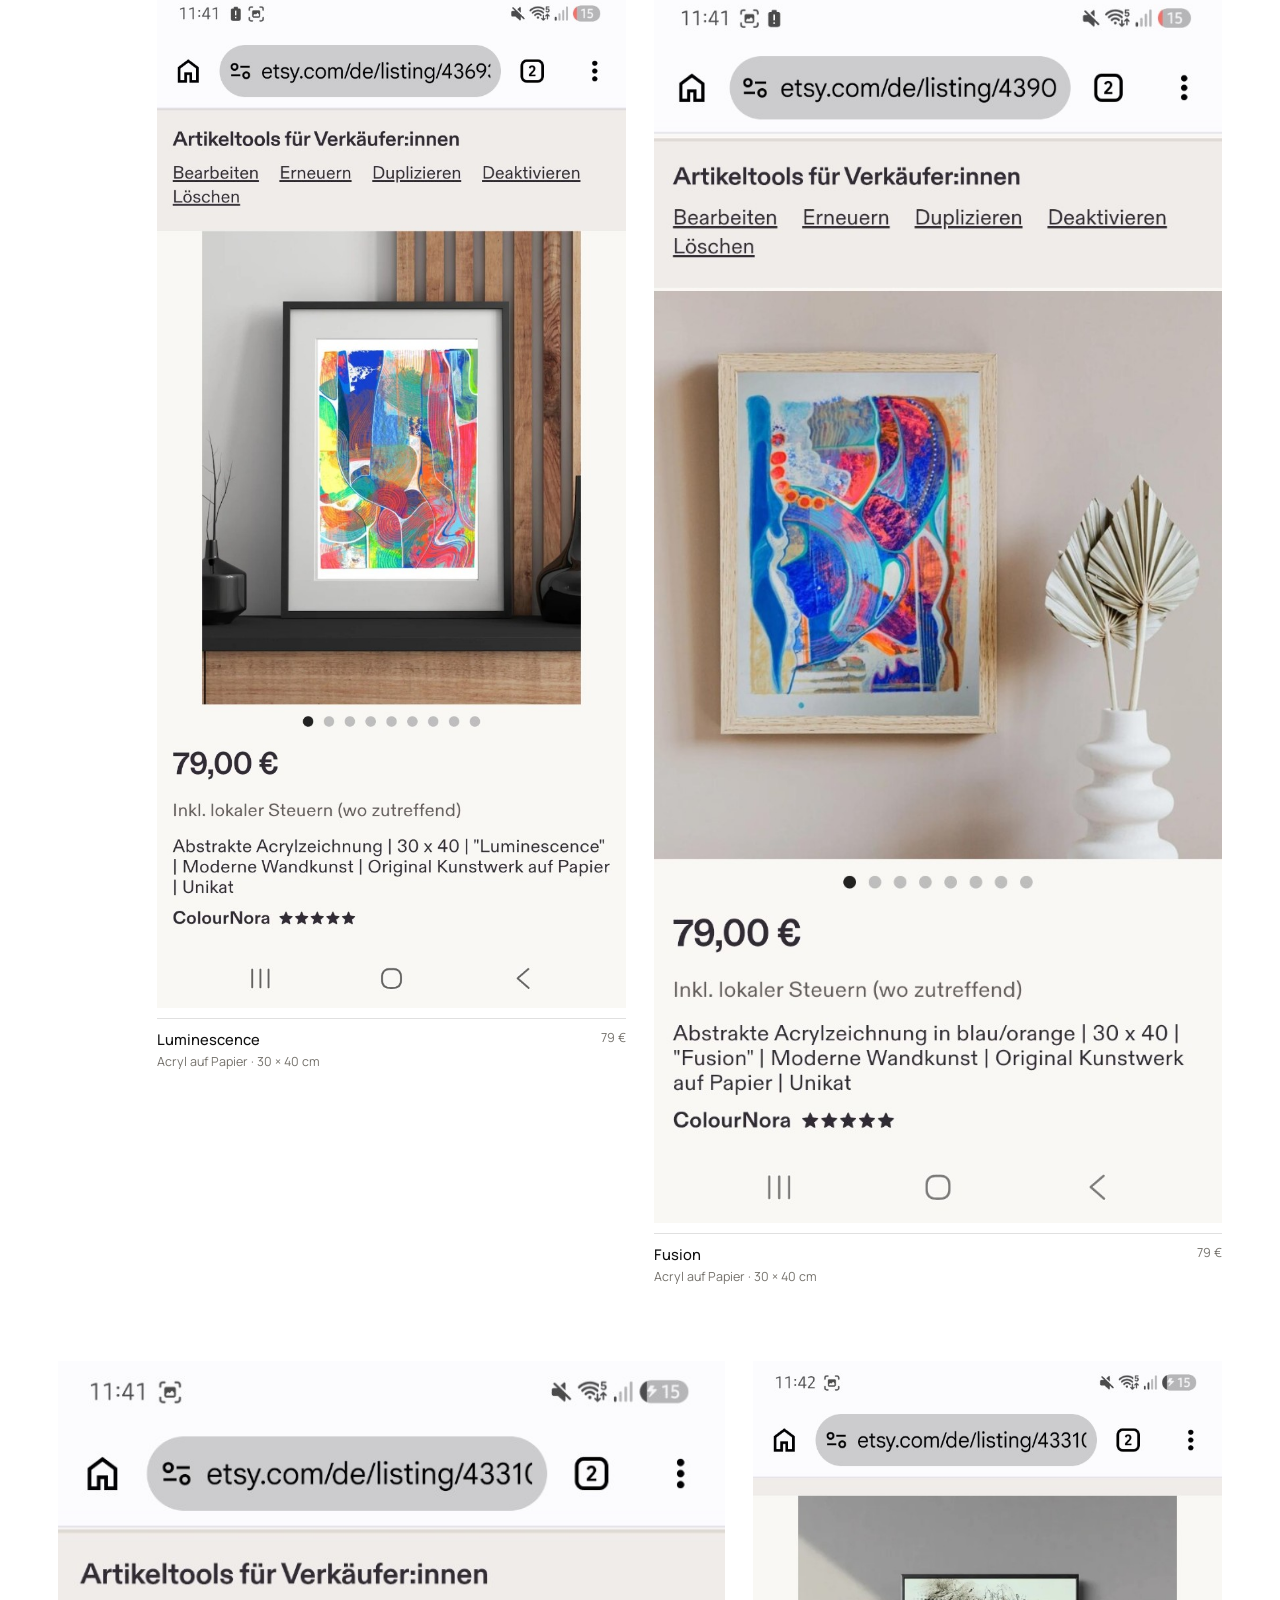
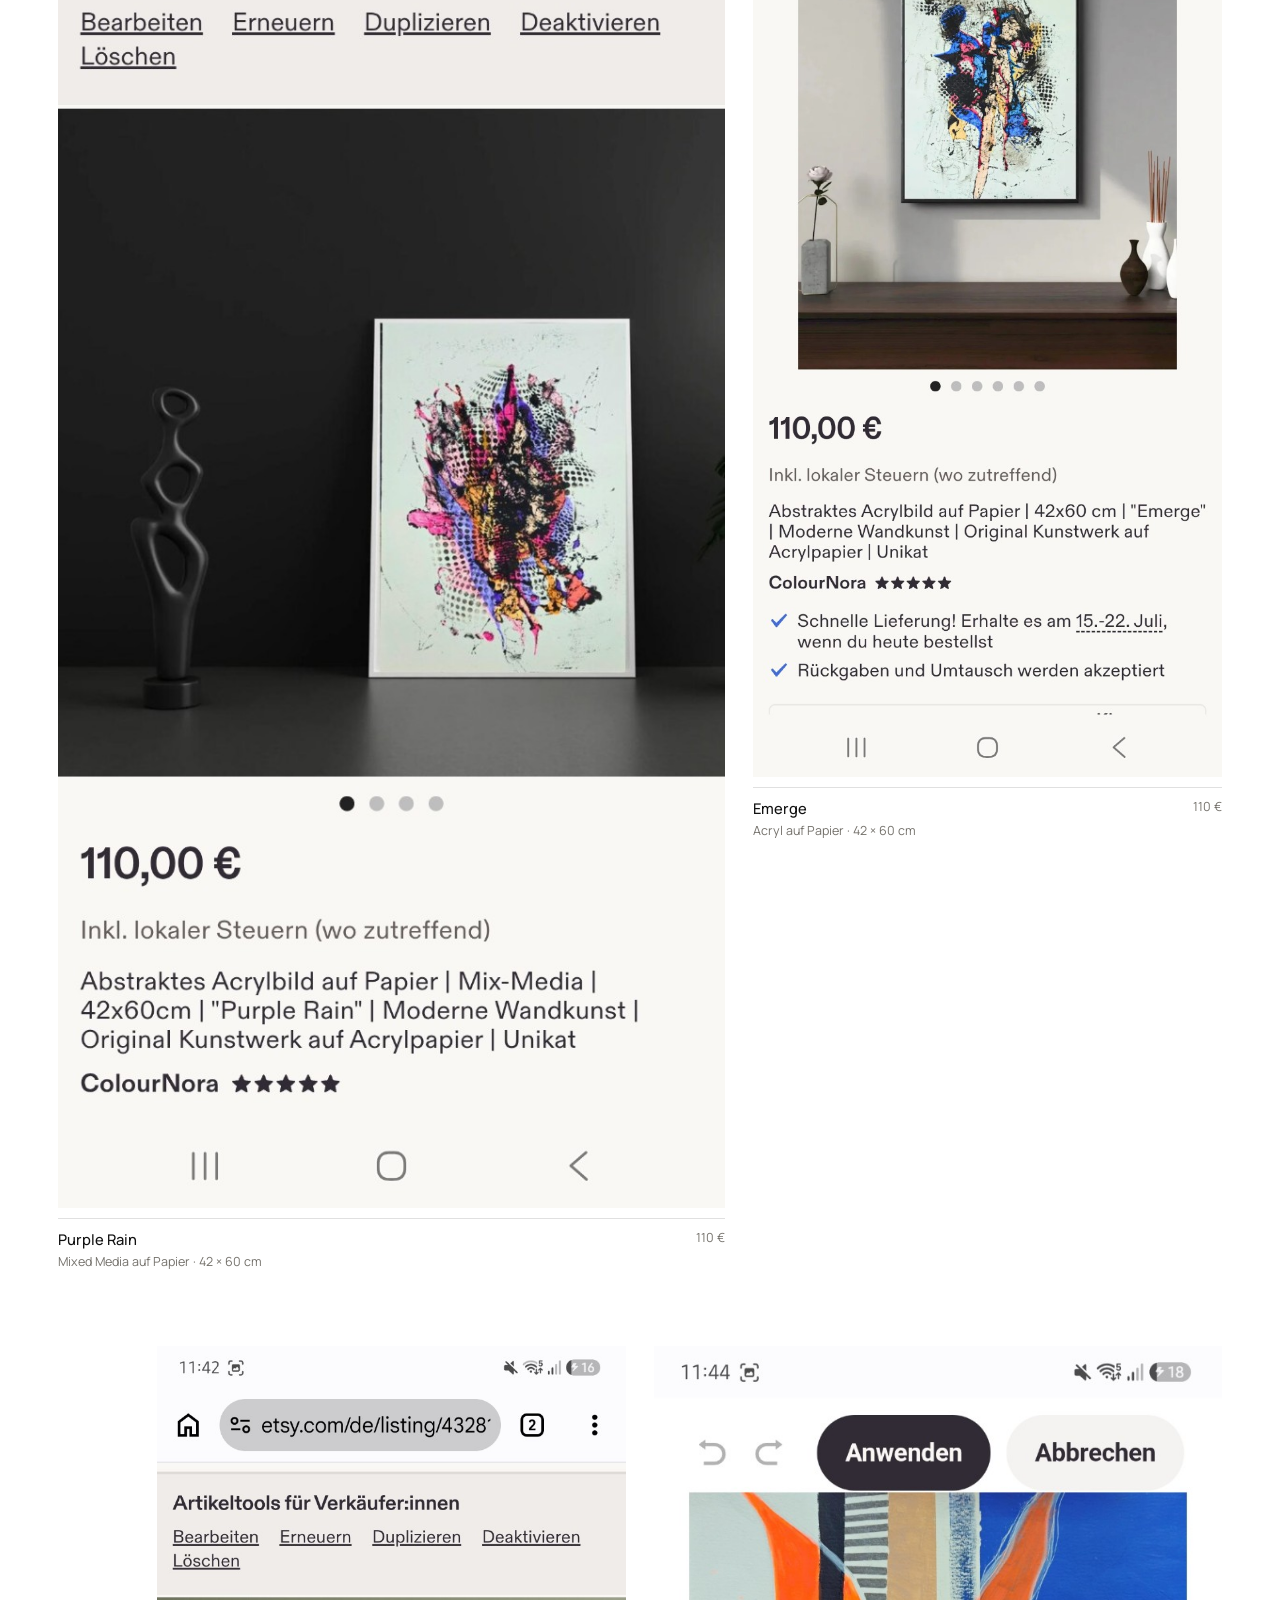
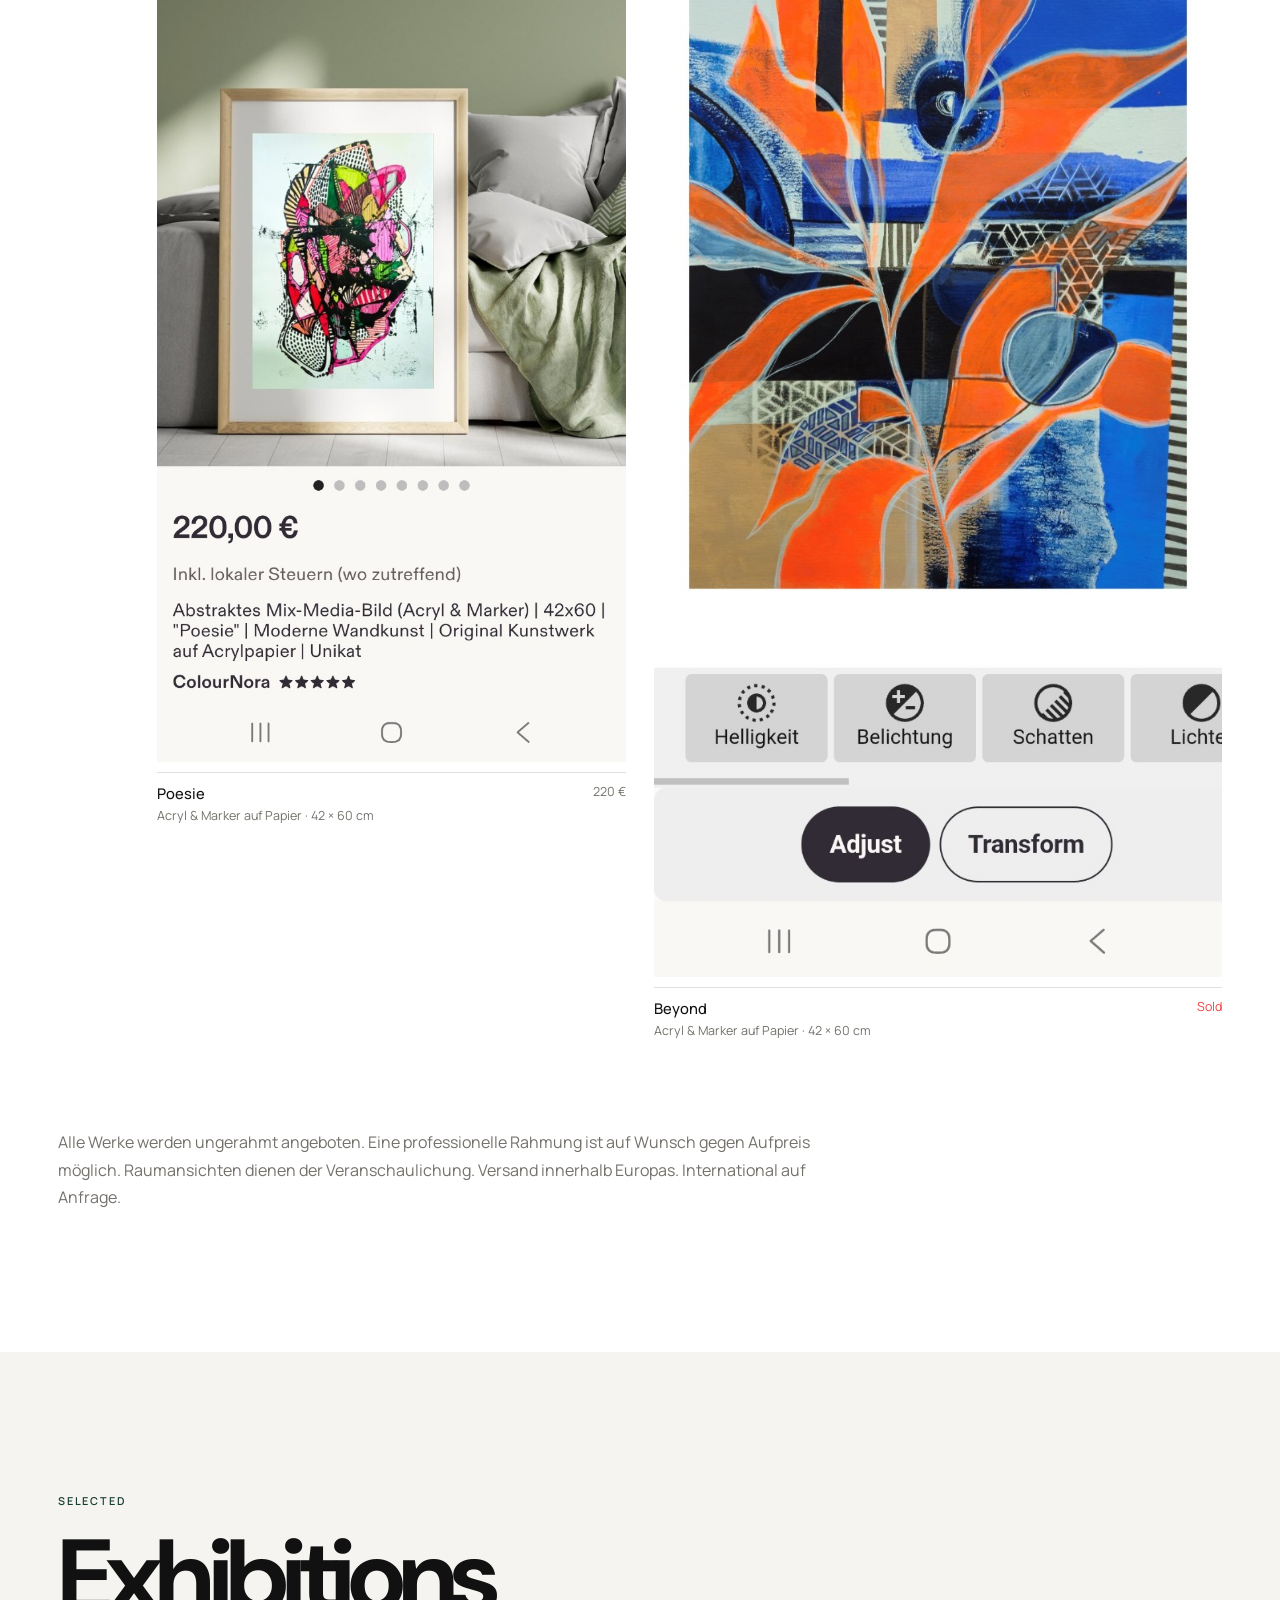
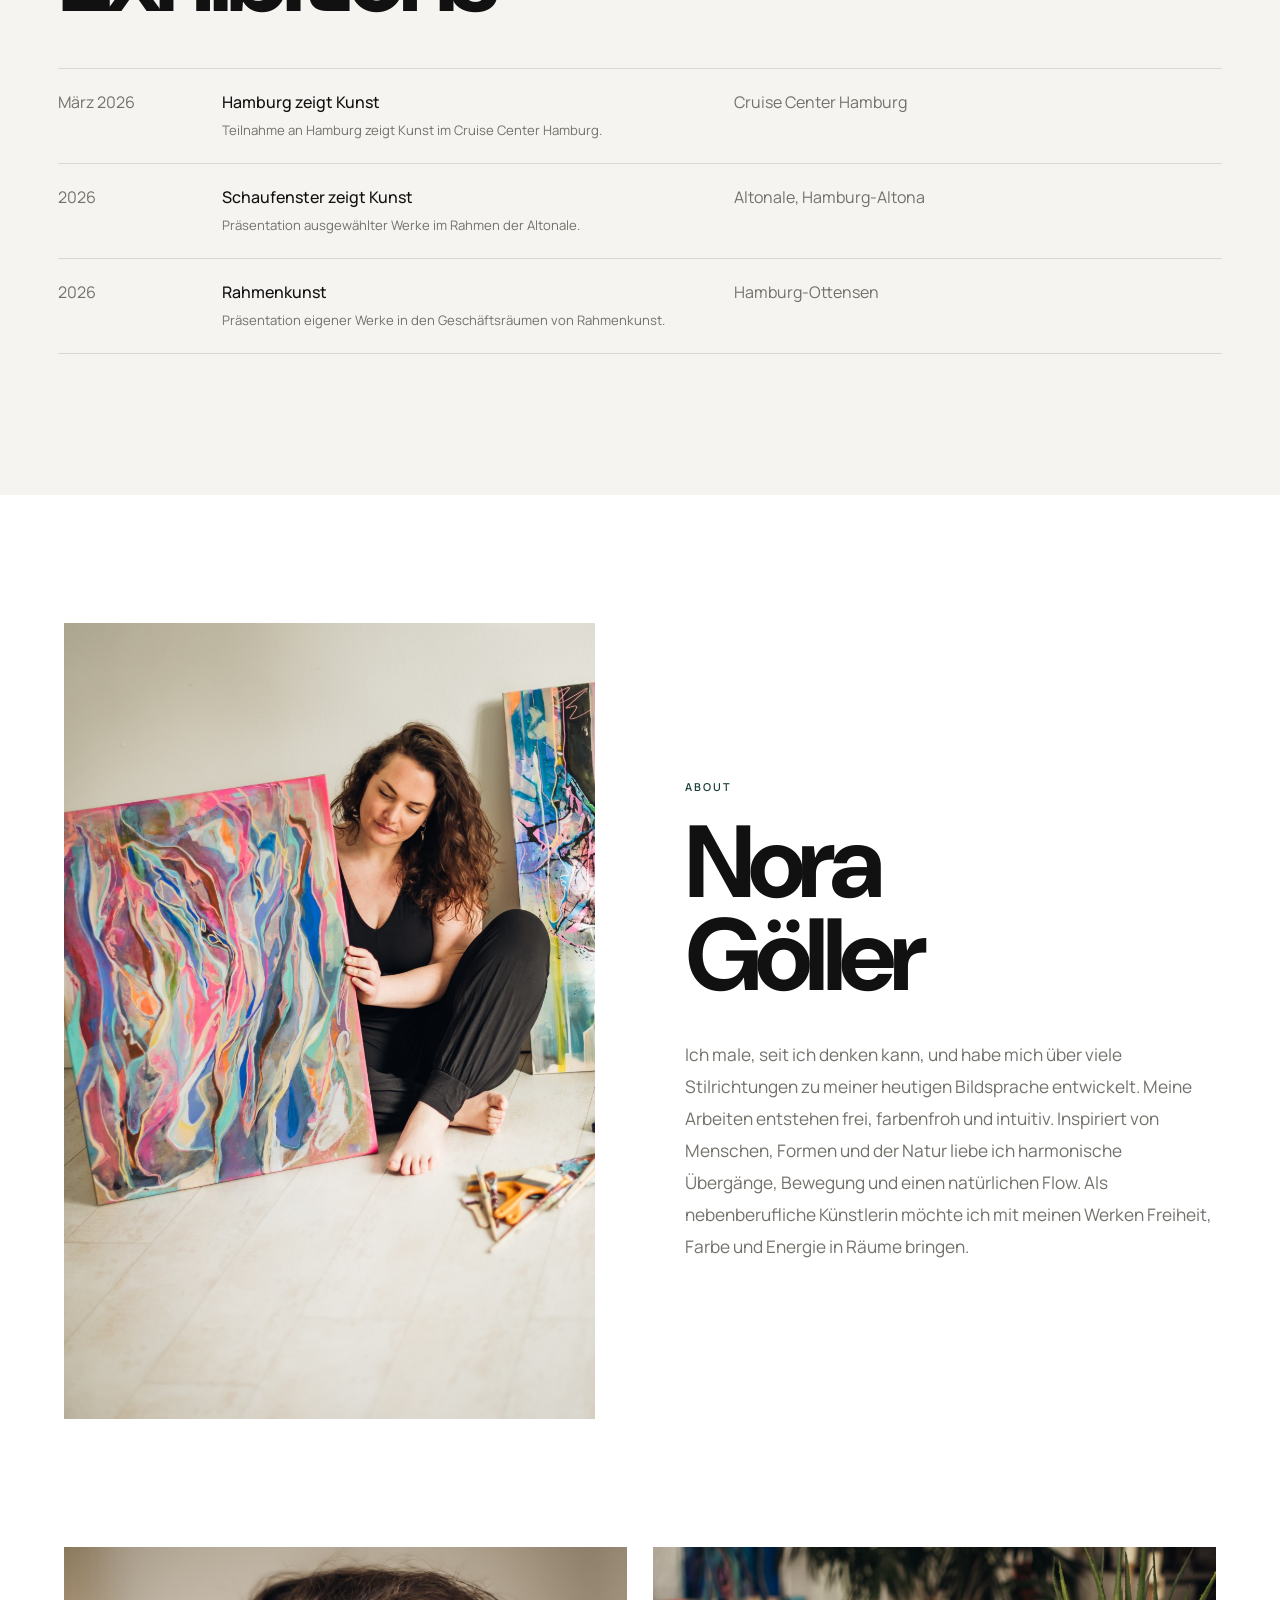
==== commit 8651b12a: "Add files via upload" ====
--- a/index.html
+++ b/index.html
@@ -1,139 +1 @@
-<!doctype html>
-<html lang="de">
-<head>
-  <meta charset="utf-8">
-  <meta name="viewport" content="width=device-width,initial-scale=1">
-  <meta name="theme-color" content="#ffffff">
-  <meta name="description" content="Nora Göller – zeitgenössische abstrakte Kunst aus Hamburg.">
-  <meta property="og:title" content="Nora Göller — ColourNora.art">
-  <meta property="og:description" content="Contemporary Abstract Artist from Hamburg.">
-  <meta property="og:image" content="hero.png">
-  <title>Nora Göller — ColourNora.art</title>
-  <link rel="preconnect" href="https://fonts.googleapis.com">
-  <link rel="preconnect" href="https://fonts.gstatic.com" crossorigin>
-  <link href="https://fonts.googleapis.com/css2?family=DM+Sans:wght@400;500;600&family=Manrope:wght@400;500&display=swap" rel="stylesheet">
-  <link rel="stylesheet" href="styles.css">
-</head>
-<body>
-  <header class="site-header">
-    <a class="brand" href="#top">Nora Göller</a>
-    <button class="menu-button" aria-label="Menü öffnen" aria-expanded="false"><span></span><span></span></button>
-    <nav>
-      <a href="#canvas">Canvas</a>
-      <a href="#paper">Paper</a>
-      <a href="#exhibitions">Exhibitions</a>
-      <a href="#about">About</a>
-      <a href="#contact">Contact</a>
-    </nav>
-  </header>
-
-  <main id="top">
-    <section class="hero">
-      <div class="hero-copy reveal">
-        <p class="eyebrow">ColourNora.art · Hamburg</p>
-        <h1>Nora<br>Göller</h1>
-        <p class="subtitle">Contemporary Abstract Artist</p>
-        <a class="hero-link" href="#canvas">Explore the collection ↓</a>
-      </div>
-      <figure class="hero-image reveal">
-        <img id="hero-image" src="hero.png" alt="Gerahmtes abstraktes Kunstwerk von Nora Göller">
-      </figure>
-    </section>
-
-    <section class="intro reveal">
-      <p>Colour, movement and organic structures.</p>
-    </section>
-
-    <section class="collection" id="canvas">
-      <div class="section-head reveal">
-        <p class="eyebrow">Selected works</p>
-        <h2>Canvas</h2>
-      </div>
-      <div class="gallery" id="canvas-gallery"></div>
-    </section>
-
-    <section class="collection paper-section" id="paper">
-      <div class="section-head reveal">
-        <p class="eyebrow">Selected works</p>
-        <h2>Works on Paper</h2>
-      </div>
-      <div class="gallery compact" id="paper-gallery"></div>
-    </section>
-
-    <section class="exhibitions" id="exhibitions">
-      <div class="section-head reveal">
-        <p class="eyebrow">CV</p>
-        <h2>Exhibitions</h2>
-      </div>
-      <div id="exhibition-list" class="exhibition-list reveal"></div>
-    </section>
-
-    <section class="about" id="about">
-      <figure class="about-image reveal">
-        <img id="about-image" src="portrait-1.jpg" alt="Nora Göller mit einem Kunstwerk">
-      </figure>
-      <div class="about-copy reveal">
-        <p class="eyebrow">About</p>
-        <h2>Nora<br>Göller</h2>
-        <p id="about-text"></p>
-      </div>
-    </section>
-
-    <section class="portrait-grid" aria-label="Porträts von Nora Göller">
-      <figure class="reveal"><img src="portrait-2.jpg" alt="Porträt von Nora Göller"></figure>
-      <figure class="reveal"><img src="portrait-3.jpg" alt="Nora Göller mit gerahmtem Kunstwerk"></figure>
-      <figure class="wide reveal"><img src="portrait-4.jpg" alt="Nora Göller mit mehreren Kunstwerken"></figure>
-    </section>
-
-    <section class="contact" id="contact">
-      <div class="reveal">
-        <p class="eyebrow">Contact</p>
-        <h2>Let’s talk<br>about art.</h2>
-      </div>
-      <div class="contact-links reveal">
-        <a id="email-link" href="#">colournora.art@gmail.com</a>
-        <a id="instagram-link" href="#" target="_blank" rel="noopener">@colournora.art ↗</a>
-      </div>
-    </section>
-  </main>
-
-  <footer>
-    <span>© <span id="year"></span> Nora Göller</span>
-    <a href="#top">Top ↑</a>
-  </footer>
-
-  <dialog class="art-dialog">
-    <button class="close" aria-label="Schließen">×</button>
-    <div class="dialog-layout">
-      <img src="" alt="">
-      <div class="art-info">
-        <p class="eyebrow">Artwork</p>
-        <h3></h3>
-        <dl>
-          <div><dt>Medium</dt><dd class="medium"></dd></div>
-          <div><dt>Size</dt><dd class="size"></dd></div>
-          <div><dt>Year</dt><dd class="year"></dd></div>
-          <div class="status-row"><dt>Status</dt><dd class="status"></dd></div>
-        </dl>
-        <a class="inquiry" href="#">Inquire about this artwork ↗</a>
-      </div>
-    </div>
-  </dialog>
-
-  <script src="script.js"></script>
-  <script src="https://identity.netlify.com/v1/netlify-identity-widget.js"></script>
-  <script>
-    if (window.netlifyIdentity) {
-      window.netlifyIdentity.on("init", user => {
-        if (!user && window.location.hash.includes("invite_token")) {
-          window.netlifyIdentity.open("signup");
-        }
-      });
-      window.netlifyIdentity.on("login", () => {
-        window.location.href = "/admin/";
-      });
-    }
-  </script>
-
-</body>
-</html>
+<!doctype html><html lang="de"><head><meta charset="utf-8"><meta name="viewport" content="width=device-width,initial-scale=1"><meta name="description" content="Nora Göller – ColourNora.art. Zeitgenössische abstrakte Originalkunst aus Hamburg."><meta property="og:title" content="Nora Göller — ColourNora.art"><meta property="og:image" content="hero.png"><title>Nora Göller — ColourNora.art</title><link rel="preconnect" href="https://fonts.googleapis.com"><link rel="preconnect" href="https://fonts.gstatic.com" crossorigin><link href="https://fonts.googleapis.com/css2?family=DM+Sans:wght@400;500;600&family=Manrope:wght@400;500&display=swap" rel="stylesheet"><link rel="stylesheet" href="styles.css"></head><body><header><a class="brand" href="#top">Nora Göller</a><button class="menu" aria-label="Menü"><span></span><span></span></button><nav><a href="#works">Works</a><a href="#exhibitions">Exhibitions</a><a href="#about">About</a><a href="#contact">Contact</a></nav></header><main id="top"><section class="hero"><div class="hero-copy reveal"><p class="eyebrow">ColourNora.art · Hamburg</p><h1>Nora<br>Göller</h1><p class="tagline" id="tagline"></p><a href="#works">Explore works ↓</a></div><figure><img src="hero.png" alt="Kunstwerk von Nora Göller"></figure></section><section class="statement reveal"><p>Colour. Flow. Energy.</p></section><section id="works" class="works"><div class="section-head reveal"><p class="eyebrow">Original artworks</p><h2>Works</h2></div><div class="filters reveal"><button class="active" data-filter="all">All</button><button data-filter="canvas">Canvas</button><button data-filter="paper">Paper</button></div><div id="gallery" class="gallery"></div><p class="framing-note reveal" id="framing-note"></p></section><section id="exhibitions" class="exhibitions"><div class="section-head reveal"><p class="eyebrow">Selected</p><h2>Exhibitions</h2></div><div id="exhibition-list"></div></section><section id="about" class="about"><figure class="reveal"><img src="portrait-1.jpg" alt="Nora Göller"></figure><div class="about-copy reveal"><p class="eyebrow">About</p><h2>Nora<br>Göller</h2><p id="about-text"></p></div></section><section class="portraits"><img src="portrait-2.jpg" alt="Nora Göller"><img src="portrait-3.jpg" alt="Nora Göller"><img class="wide" src="portrait-4.jpg" alt="Nora Göller mit Werken"></section><section id="contact" class="contact"><div><p class="eyebrow">Contact</p><h2>Let’s talk<br>about art.</h2></div><form name="contact" method="POST" data-netlify="true" netlify-honeypot="bot-field"><input type="hidden" name="form-name" value="contact"><p hidden><label>Don’t fill this out: <input name="bot-field"></label></p><label>Name<input required name="name"></label><label>E-Mail<input required type="email" name="email"></label><label>Nachricht<textarea required name="message" rows="6"></textarea></label><button type="submit">Nachricht senden</button></form><div class="direct"><a id="email-link"></a><a id="instagram-link" target="_blank" rel="noopener">@colournora.art ↗</a></div></section></main><footer><span>© <span id="year"></span> Nora Göller</span><nav><a href="impressum.html">Impressum</a><a href="datenschutz.html">Datenschutz</a><a href="agb.html">AGB</a><a href="/admin/">Verwaltung</a></nav></footer><dialog id="dialog"><button class="close">×</button><div class="dialog-grid"><div class="visual"><img class="main-img"><div class="view-switch"><button data-view="original" class="active">Original</button><button data-view="room">Im Raum</button></div></div><div class="info"><p class="eyebrow">Artwork</p><h3></h3><dl></dl><p class="sold-note"></p><a class="inquiry">Anfrage zu diesem Werk ↗</a></div></div></dialog><script src="script.js"></script></body></html>
--- a/styles.css
+++ b/styles.css
@@ -1,155 +1 @@
-
-:root{
-  --ink:#121212;
-  --muted:#77736d;
-  --paper:#f6f5f1;
-  --line:rgba(18,18,18,.13);
-  --green:#173e34;
-}
-*{box-sizing:border-box}
-html{scroll-behavior:smooth}
-body{margin:0;background:#fff;color:var(--ink);font-family:"Manrope",sans-serif}
-img{display:block;width:100%}
-a{color:inherit}
-figure{margin:0}
-.site-header{
-  position:fixed;inset:0 0 auto 0;z-index:30;height:68px;
-  display:flex;align-items:center;justify-content:space-between;
-  padding:0 3.5vw;background:rgba(255,255,255,.94);
-  backdrop-filter:blur(18px);border-bottom:1px solid rgba(18,18,18,.06)
-}
-.brand{font-family:"DM Sans",sans-serif;font-weight:600;text-decoration:none;letter-spacing:-.03em}
-.site-header nav{display:flex;gap:24px}
-.site-header nav a{text-decoration:none;font-size:.8rem}
-.menu-button{display:none;border:0;background:none;width:42px;height:42px}
-.hero{
-  min-height:100svh;padding-top:68px;
-  display:grid;grid-template-columns:.8fr 1.2fr
-}
-.hero-copy{
-  min-height:calc(100svh - 68px);
-  padding:8vw 6vw;display:flex;flex-direction:column;justify-content:center
-}
-.eyebrow{
-  margin:0 0 22px;text-transform:uppercase;letter-spacing:.18em;
-  font-size:.68rem;font-weight:600;color:var(--green)
-}
-h1,h2{
-  margin:0;font-family:"DM Sans",sans-serif;
-  letter-spacing:-.065em;line-height:.9
-}
-h1{font-size:clamp(5rem,9vw,9.5rem)}
-h2{font-size:clamp(4rem,8vw,8rem)}
-.subtitle{font-size:1.1rem;color:var(--muted);margin:28px 0 0}
-.hero-link{margin-top:34px;width:max-content;text-decoration:none;border-bottom:1px solid;padding-bottom:4px;font-size:.84rem}
-.hero-image{overflow:hidden}
-.hero-image img{height:100%;object-fit:cover}
-.intro{padding:9vw 5vw;background:var(--paper)}
-.intro p{
-  margin:0;max-width:1050px;font-family:"DM Sans",sans-serif;
-  font-size:clamp(2.4rem,6vw,6rem);line-height:1;letter-spacing:-.055em
-}
-.collection,.exhibitions{padding:11vw 4.5vw}
-.paper-section{background:var(--paper)}
-.section-head{margin-bottom:62px}
-.gallery{
-  display:grid;grid-template-columns:repeat(12,1fr);
-  gap:78px 28px
-}
-.work{grid-column:span 6}
-.work:nth-child(4n+1){grid-column:span 7}
-.work:nth-child(4n+2){grid-column:span 5}
-.work:nth-child(4n+3){grid-column:2/span 5}
-.work:nth-child(4n){grid-column:7/span 6}
-.gallery.compact .work{grid-column:span 4}
-.work button{display:block;width:100%;border:0;background:none;padding:0;cursor:zoom-in}
-.work img{width:100%;height:auto;object-fit:contain;background:#efefeb}
-.work-meta{display:flex;justify-content:space-between;gap:18px;padding-top:11px;margin-top:10px;border-top:1px solid var(--line)}
-.work-meta h3{font-size:.9rem;font-weight:500;margin:0 0 4px}
-.work-meta p,.work-meta span{margin:0;font-size:.77rem;color:var(--muted)}
-.exhibition-list{border-top:1px solid var(--line)}
-.exhibition-item{
-  display:grid;grid-template-columns:120px 1fr 1fr;
-  gap:25px;padding:22px 0;border-bottom:1px solid var(--line)
-}
-.exhibition-item strong{font-weight:500}
-.exhibition-item span{color:var(--muted)}
-.about{
-  display:grid;grid-template-columns:1fr 1fr;gap:7vw;
-  align-items:center;padding:10vw 5vw;background:#fff
-}
-.about-image img{aspect-ratio:2/3;object-fit:cover}
-.about-copy p:last-child{max-width:540px;font-size:1.08rem;line-height:1.8;color:var(--muted);margin:38px 0 0}
-.portrait-grid{
-  display:grid;grid-template-columns:1fr 1fr;gap:26px;
-  padding:0 5vw 10vw
-}
-.portrait-grid img{aspect-ratio:4/5;object-fit:cover}
-.portrait-grid .wide{grid-column:1/-1}
-.portrait-grid .wide img{aspect-ratio:16/9}
-.contact{
-  display:grid;grid-template-columns:1.2fr .8fr;gap:8vw;
-  align-items:end;padding:12vw 5vw;background:var(--green);color:#fff
-}
-.contact .eyebrow{color:#c8ddd7}
-.contact-links{display:flex;flex-direction:column;gap:20px}
-.contact-links a{text-decoration:none;border-bottom:1px solid rgba(255,255,255,.35);padding-bottom:10px}
-footer{display:flex;justify-content:space-between;padding:22px 4vw;font-size:.78rem;color:var(--muted)}
-footer a{text-decoration:none}
-.art-dialog{
-  width:min(96vw,1260px);max-height:95vh;border:0;padding:44px 24px 24px;background:#fff
-}
-.art-dialog::backdrop{background:rgba(0,0,0,.88)}
-.close{position:absolute;right:14px;top:7px;border:0;background:none;font-size:2rem;cursor:pointer}
-.dialog-layout{display:grid;grid-template-columns:1.4fr .6fr;gap:42px;align-items:center}
-.dialog-layout>img{max-height:82vh;object-fit:contain;background:#f2f2ee}
-.art-info h3{font-family:"DM Sans",sans-serif;font-size:2rem;letter-spacing:-.04em;margin:0 0 28px}
-.art-info dl{margin:0 0 34px}
-.art-info dl div{display:grid;grid-template-columns:90px 1fr;padding:11px 0;border-top:1px solid var(--line)}
-.art-info dt{font-size:.74rem;color:var(--muted)}
-.art-info dd{margin:0;font-size:.84rem}
-.inquiry{text-decoration:none;border-bottom:1px solid;padding-bottom:4px;font-size:.84rem}
-.reveal{opacity:0;transform:translateY(22px);transition:.8s ease}
-.reveal.visible{opacity:1;transform:none}
-@media(max-width:900px){
-  .menu-button{display:flex;flex-direction:column;justify-content:center;gap:7px}
-  .menu-button span{width:24px;height:1.5px;background:var(--ink)}
-  .site-header nav{
-    display:none;position:absolute;top:68px;left:0;right:0;
-    background:#fff;padding:24px 4vw;flex-direction:column;border-bottom:1px solid var(--line)
-  }
-  .site-header nav.open{display:flex}
-  .hero{grid-template-columns:1fr}
-  .hero-image{order:0;min-height:60vh}
-  .hero-copy{min-height:auto;padding:15vw 6vw 18vw}
-  .gallery{grid-template-columns:repeat(2,1fr)}
-  .work,.work:nth-child(n),.gallery.compact .work{grid-column:span 1}
-  .about,.contact{grid-template-columns:1fr}
-  .dialog-layout{grid-template-columns:1fr}
-}
-@media(max-width:600px){
-  h1{font-size:clamp(4.2rem,20vw,6rem)}
-  .hero-image{min-height:54vh}
-  .collection,.exhibitions{padding:22vw 6vw}
-  .gallery{grid-template-columns:1fr;row-gap:58px}
-  .work,.work:nth-child(n),.gallery.compact .work{grid-column:1}
-  .exhibition-item{grid-template-columns:1fr;gap:5px}
-  .about{padding:20vw 6vw}
-  .portrait-grid{grid-template-columns:1fr;padding:0 6vw 20vw}
-  .portrait-grid .wide{grid-column:1}
-  .portrait-grid .wide img{aspect-ratio:4/5}
-  .contact{padding:22vw 6vw}
-  .art-dialog{padding:42px 12px 18px}
-}
-@media(prefers-reduced-motion:reduce){
-  *{scroll-behavior:auto!important;transition:none!important}
-  .reveal{opacity:1;transform:none}
-}
-
-.exhibition-item div p{
-  margin:7px 0 0;
-  max-width:620px;
-  color:var(--muted);
-  font-size:.82rem;
-  line-height:1.6;
-}
+:root{--ink:#111;--muted:#74716b;--soft:#f5f4f0;--line:rgba(17,17,17,.13);--green:#173e34;--red:#ef4141}*{box-sizing:border-box}html{scroll-behavior:smooth}body{margin:0;font-family:Manrope,sans-serif;color:var(--ink);background:#fff}img{display:block;width:100%}a{color:inherit}figure{margin:0}header{position:fixed;z-index:30;inset:0 0 auto;height:68px;display:flex;align-items:center;justify-content:space-between;padding:0 3.5vw;background:rgba(255,255,255,.94);backdrop-filter:blur(18px);border-bottom:1px solid rgba(0,0,0,.06)}.brand{text-decoration:none;font-family:"DM Sans";font-weight:600}.menu{display:none;border:0;background:none}.menu span{display:block;width:24px;height:1.5px;background:#111;margin:6px}header nav{display:flex;gap:24px}header nav a{text-decoration:none;font-size:.8rem}.hero{min-height:100svh;padding-top:68px;display:grid;grid-template-columns:.8fr 1.2fr}.hero-copy{min-height:calc(100svh - 68px);padding:8vw 6vw;display:flex;flex-direction:column;justify-content:center}.eyebrow{text-transform:uppercase;letter-spacing:.18em;font-size:.68rem;font-weight:600;color:var(--green);margin:0 0 22px}h1,h2{font-family:"DM Sans";letter-spacing:-.065em;line-height:.9;margin:0}h1{font-size:clamp(5rem,9vw,9.5rem)}h2{font-size:clamp(4rem,8vw,8rem)}.tagline{font-size:1.08rem;color:var(--muted);margin:28px 0}.hero-copy>a{width:max-content;text-decoration:none;border-bottom:1px solid;padding-bottom:4px;font-size:.84rem}.hero figure{overflow:hidden}.hero figure img{height:100%;object-fit:cover}.statement{padding:9vw 5vw;background:var(--soft)}.statement p{font:500 clamp(2.5rem,6vw,6.5rem)/1 "DM Sans";letter-spacing:-.06em;margin:0}.works,.exhibitions{padding:11vw 4.5vw}.section-head{margin-bottom:46px}.filters{display:flex;gap:22px;margin-bottom:64px}.filters button,.view-switch button{border:0;border-bottom:1px solid transparent;background:none;padding:8px 0;cursor:pointer}.filters button.active,.view-switch button.active{border-color:#111}.gallery{display:grid;grid-template-columns:repeat(12,1fr);gap:76px 28px}.work{grid-column:span 6}.work:nth-child(4n+1){grid-column:span 7}.work:nth-child(4n+2){grid-column:span 5}.work:nth-child(4n+3){grid-column:2/span 5}.work:nth-child(4n){grid-column:7/span 6}.work.hidden{display:none}.work button{display:block;width:100%;padding:0;border:0;background:none;cursor:zoom-in}.work img{height:auto;object-fit:contain;background:#fff}.work-meta{display:flex;justify-content:space-between;gap:20px;padding-top:10px;margin-top:10px;border-top:1px solid var(--line)}.work-meta h3{font-size:.92rem;font-weight:500;margin:0 0 4px}.work-meta p,.work-meta span{font-size:.78rem;color:var(--muted);margin:0}.status-sold{color:var(--red)!important}.framing-note{max-width:760px;margin:90px 0 0;color:var(--muted);line-height:1.7}.exhibitions{background:var(--soft)}.exhibition{display:grid;grid-template-columns:140px 1fr 1fr;gap:24px;padding:22px 0;border-top:1px solid var(--line)}.exhibition:last-child{border-bottom:1px solid var(--line)}.exhibition strong{font-weight:500}.exhibition p{margin:7px 0 0;color:var(--muted);font-size:.82rem;line-height:1.6}.exhibition>span{color:var(--muted)}.about{padding:10vw 5vw;display:grid;grid-template-columns:1fr 1fr;gap:7vw;align-items:center}.about figure img{aspect-ratio:2/3;object-fit:cover}.about-copy p:last-child{font-size:1.08rem;line-height:1.85;color:var(--muted);margin:38px 0 0;max-width:580px}.portraits{display:grid;grid-template-columns:1fr 1fr;gap:26px;padding:0 5vw 10vw}.portraits img{aspect-ratio:4/5;object-fit:cover}.portraits .wide{grid-column:1/-1;aspect-ratio:16/9}.contact{padding:12vw 5vw;background:var(--green);color:#fff;display:grid;grid-template-columns:.8fr 1fr;gap:8vw}.contact .eyebrow{color:#c9ddd8}.contact form{display:grid;gap:18px}.contact label{font-size:.8rem}.contact input,.contact textarea{width:100%;margin-top:8px;border:0;border-bottom:1px solid rgba(255,255,255,.4);background:transparent;color:#fff;padding:10px 0;font:inherit}.contact button{width:max-content;border:0;background:#fff;color:var(--green);padding:14px 20px;font-weight:600}.direct{grid-column:2;display:flex;flex-direction:column;gap:14px}.direct a{text-decoration:none;border-bottom:1px solid rgba(255,255,255,.3);padding-bottom:8px}footer{display:flex;justify-content:space-between;padding:22px 4vw;font-size:.78rem;color:var(--muted)}footer nav{display:flex;gap:18px;flex-wrap:wrap}footer a{text-decoration:none}dialog{width:min(96vw,1280px);max-height:95vh;border:0;padding:44px 24px 24px}dialog::backdrop{background:rgba(0,0,0,.88)}.close{position:absolute;right:14px;top:8px;border:0;background:none;font-size:2rem}.dialog-grid{display:grid;grid-template-columns:1.4fr .6fr;gap:42px;align-items:center}.visual>img{max-height:78vh;object-fit:contain}.view-switch{display:flex;gap:18px;margin-top:12px}.info h3{font:500 2.1rem "DM Sans";letter-spacing:-.04em;margin:0 0 26px}.info dl div{display:grid;grid-template-columns:90px 1fr;padding:10px 0;border-top:1px solid var(--line)}.info dt{font-size:.75rem;color:var(--muted)}.info dd{margin:0;font-size:.84rem}.sold-note{color:var(--muted);line-height:1.6}.inquiry{text-decoration:none;border-bottom:1px solid;padding-bottom:4px}.reveal{opacity:0;transform:translateY(20px);transition:.7s}.reveal.visible{opacity:1;transform:none}@media(max-width:900px){.menu{display:block}header nav{display:none;position:absolute;top:68px;left:0;right:0;background:#fff;padding:24px 4vw;flex-direction:column;border-bottom:1px solid var(--line)}header nav.open{display:flex}.hero{grid-template-columns:1fr}.hero figure{order:0;min-height:60vh}.hero-copy{min-height:auto;padding:15vw 6vw 18vw}.gallery{grid-template-columns:repeat(2,1fr)}.work,.work:nth-child(n){grid-column:span 1}.about,.contact,.dialog-grid{grid-template-columns:1fr}.direct{grid-column:1}.exhibition{grid-template-columns:1fr;gap:6px}}@media(max-width:600px){h1{font-size:clamp(4.2rem,20vw,6rem)}.hero figure{min-height:54vh}.works,.exhibitions{padding:22vw 6vw}.gallery{grid-template-columns:1fr;row-gap:58px}.work,.work:nth-child(n){grid-column:1}.about{padding:20vw 6vw}.portraits{grid-template-columns:1fr;padding:0 6vw 20vw}.portraits .wide{grid-column:1;aspect-ratio:4/5}.contact{padding:22vw 6vw}footer{flex-direction:column;gap:16px}}
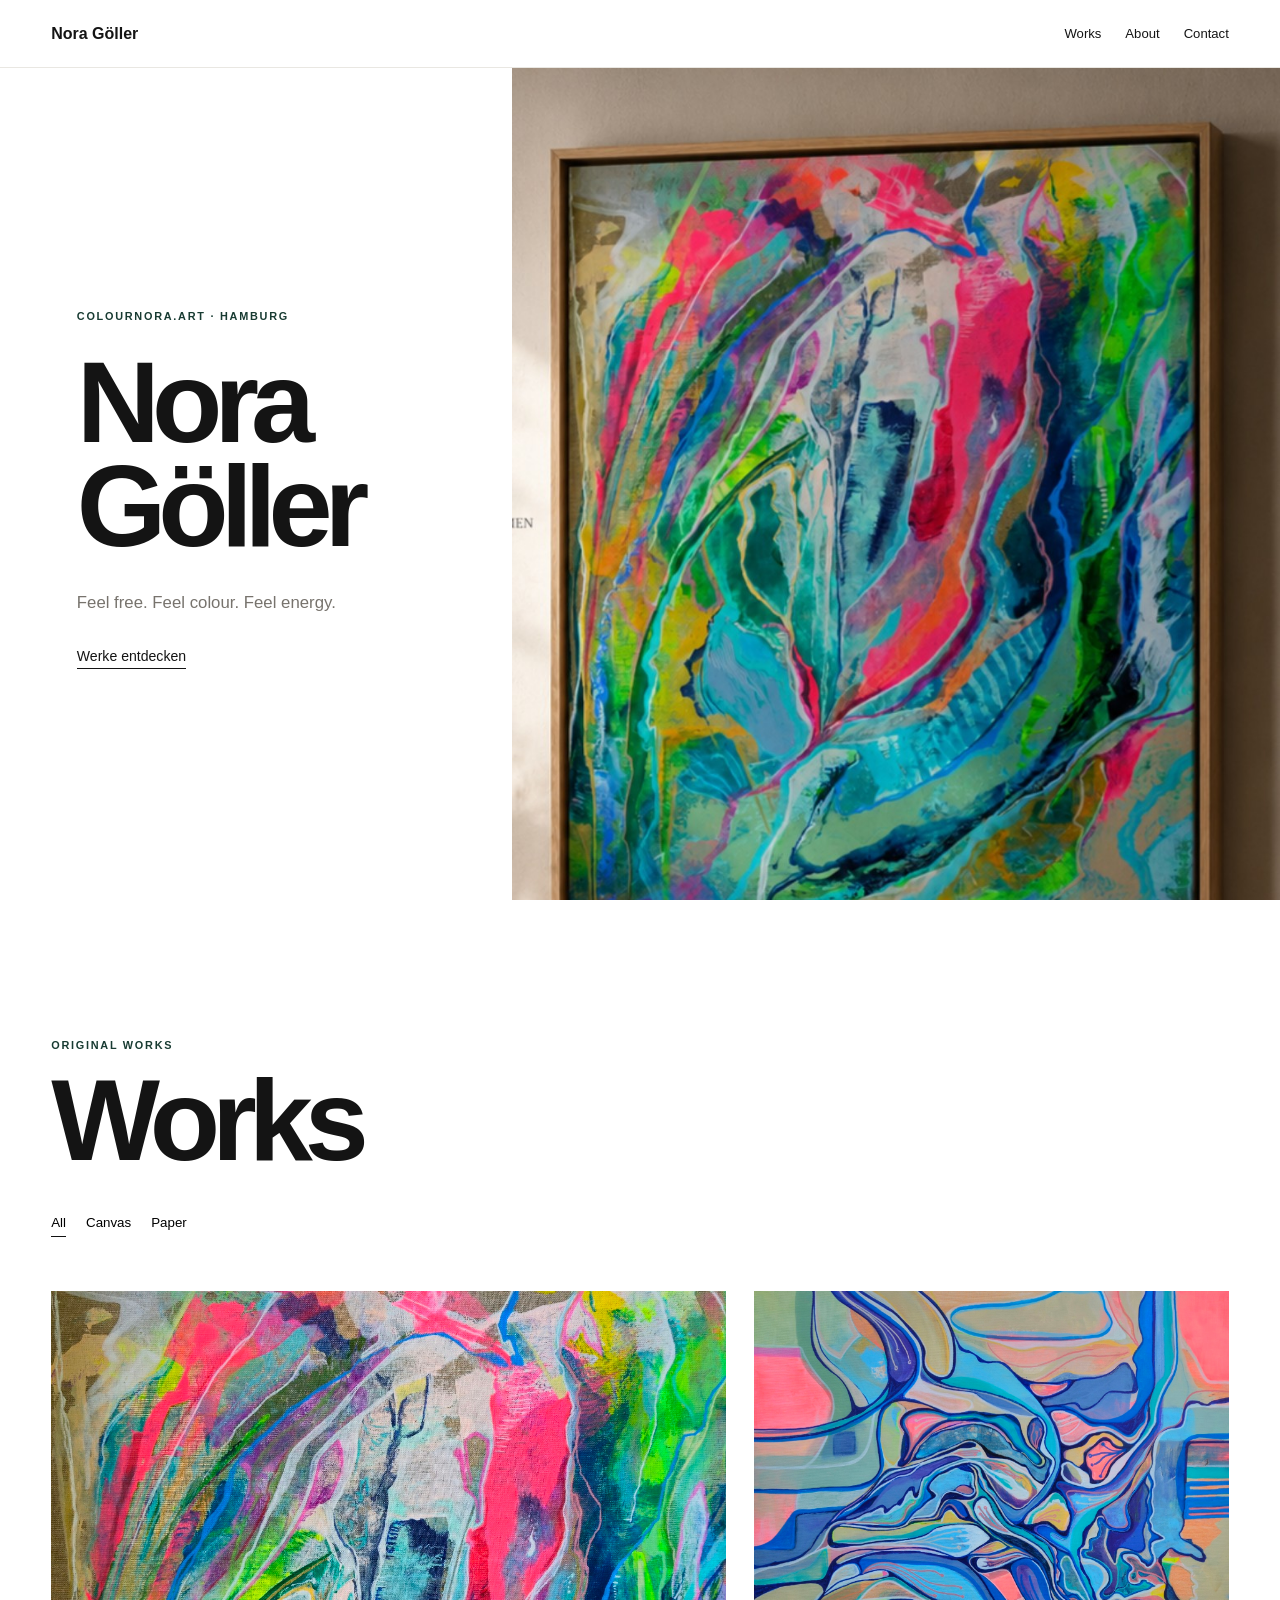
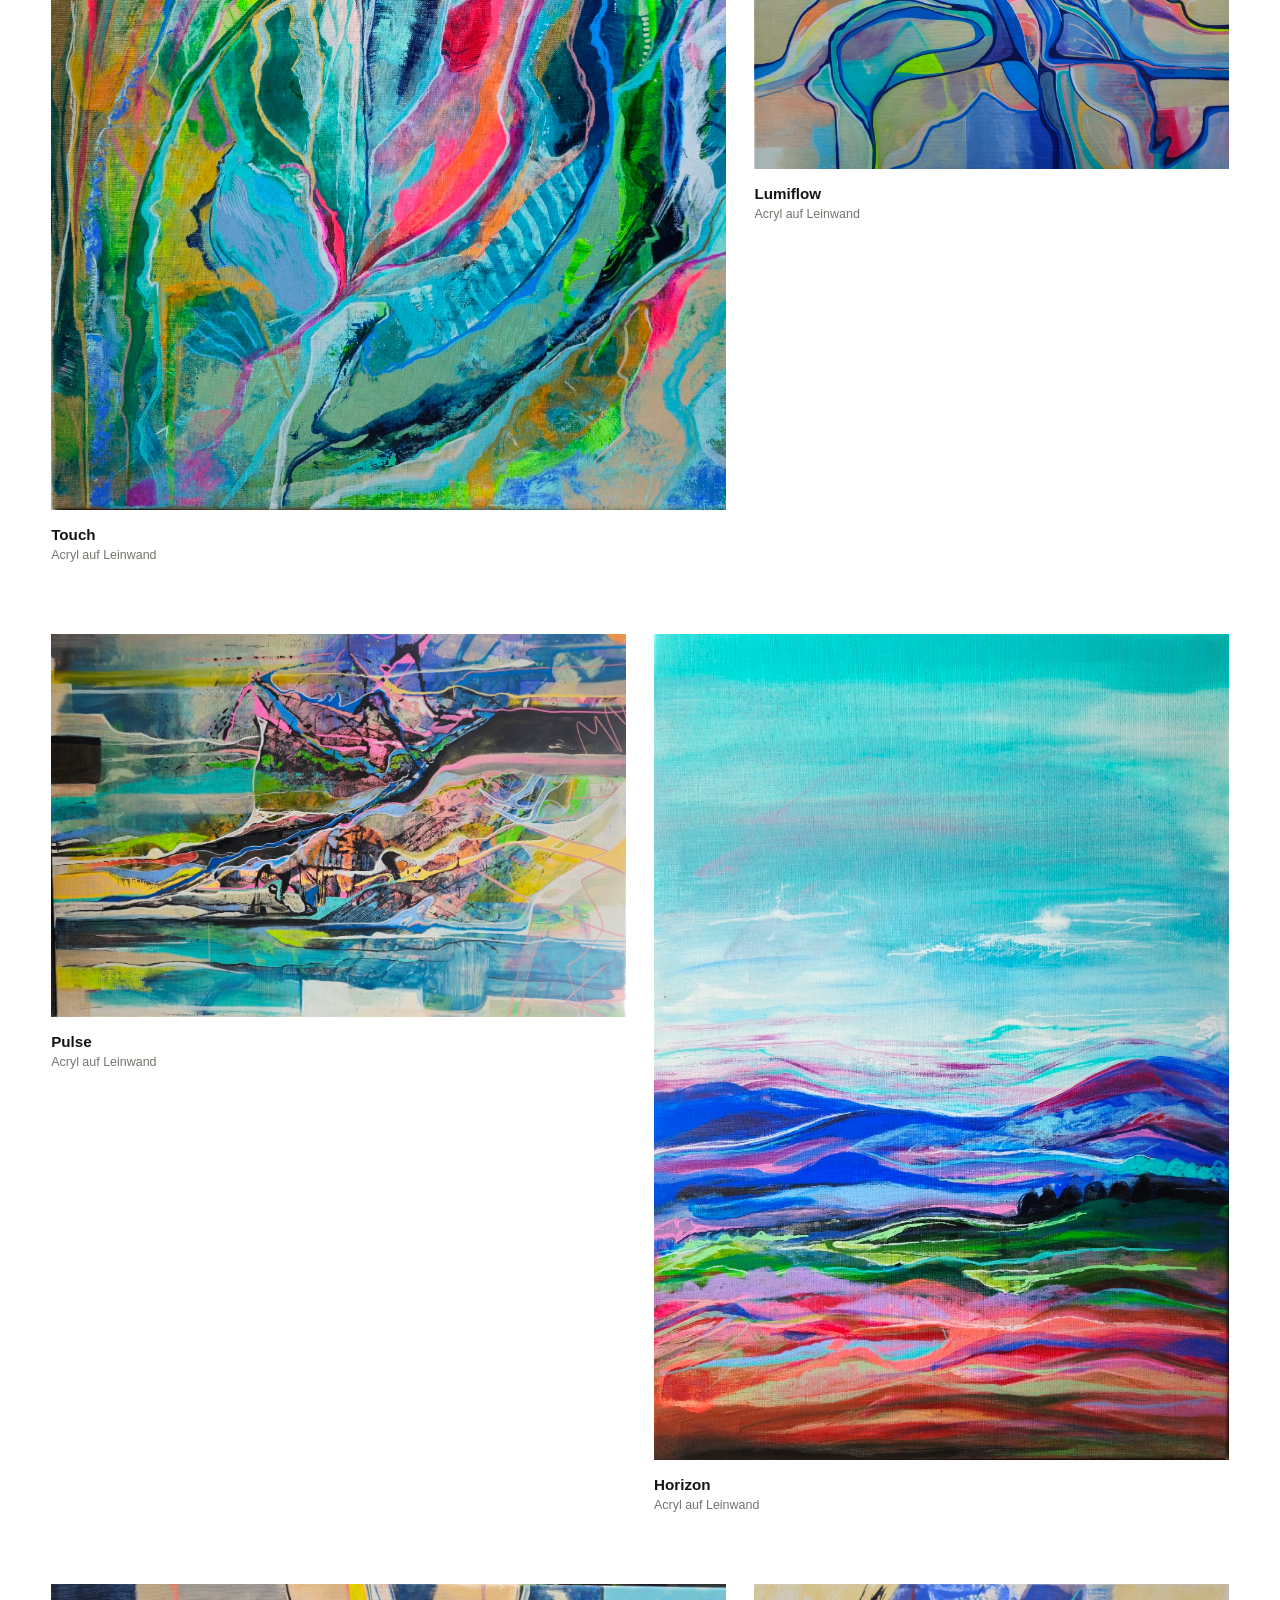
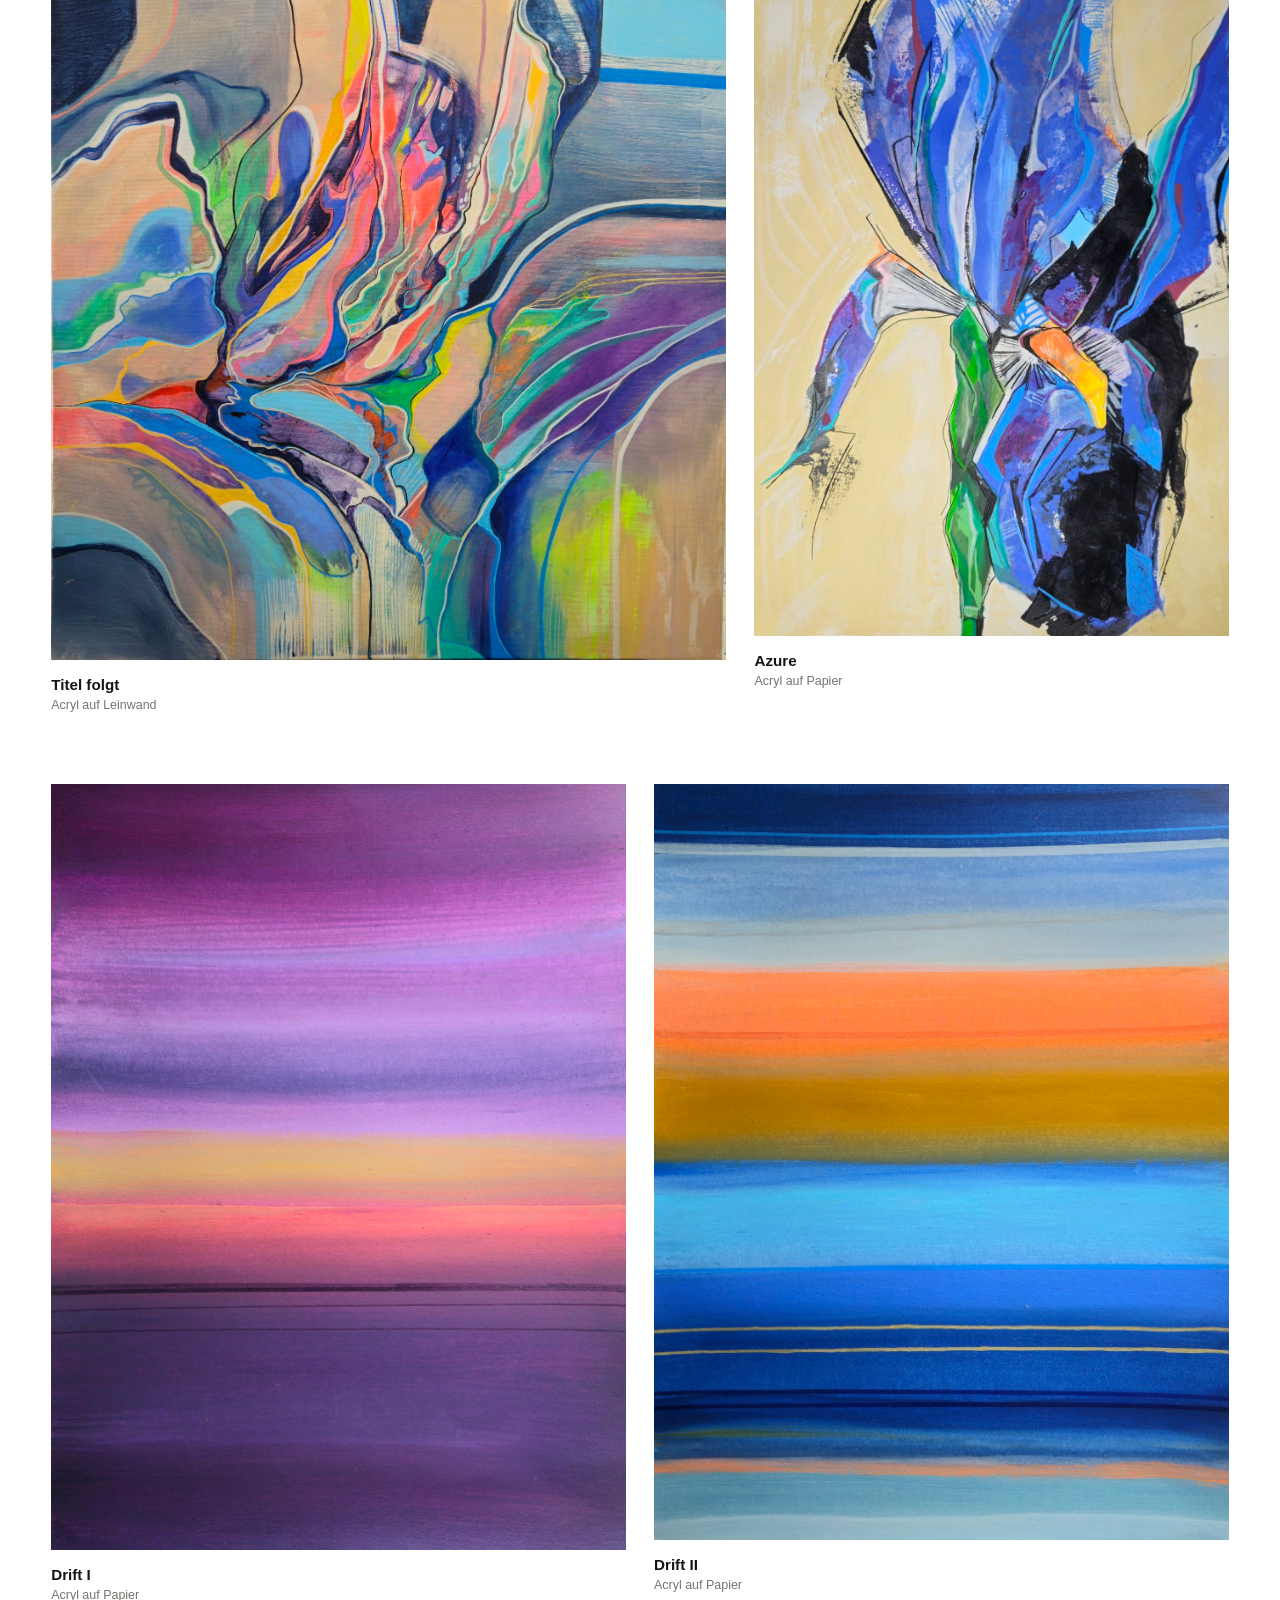
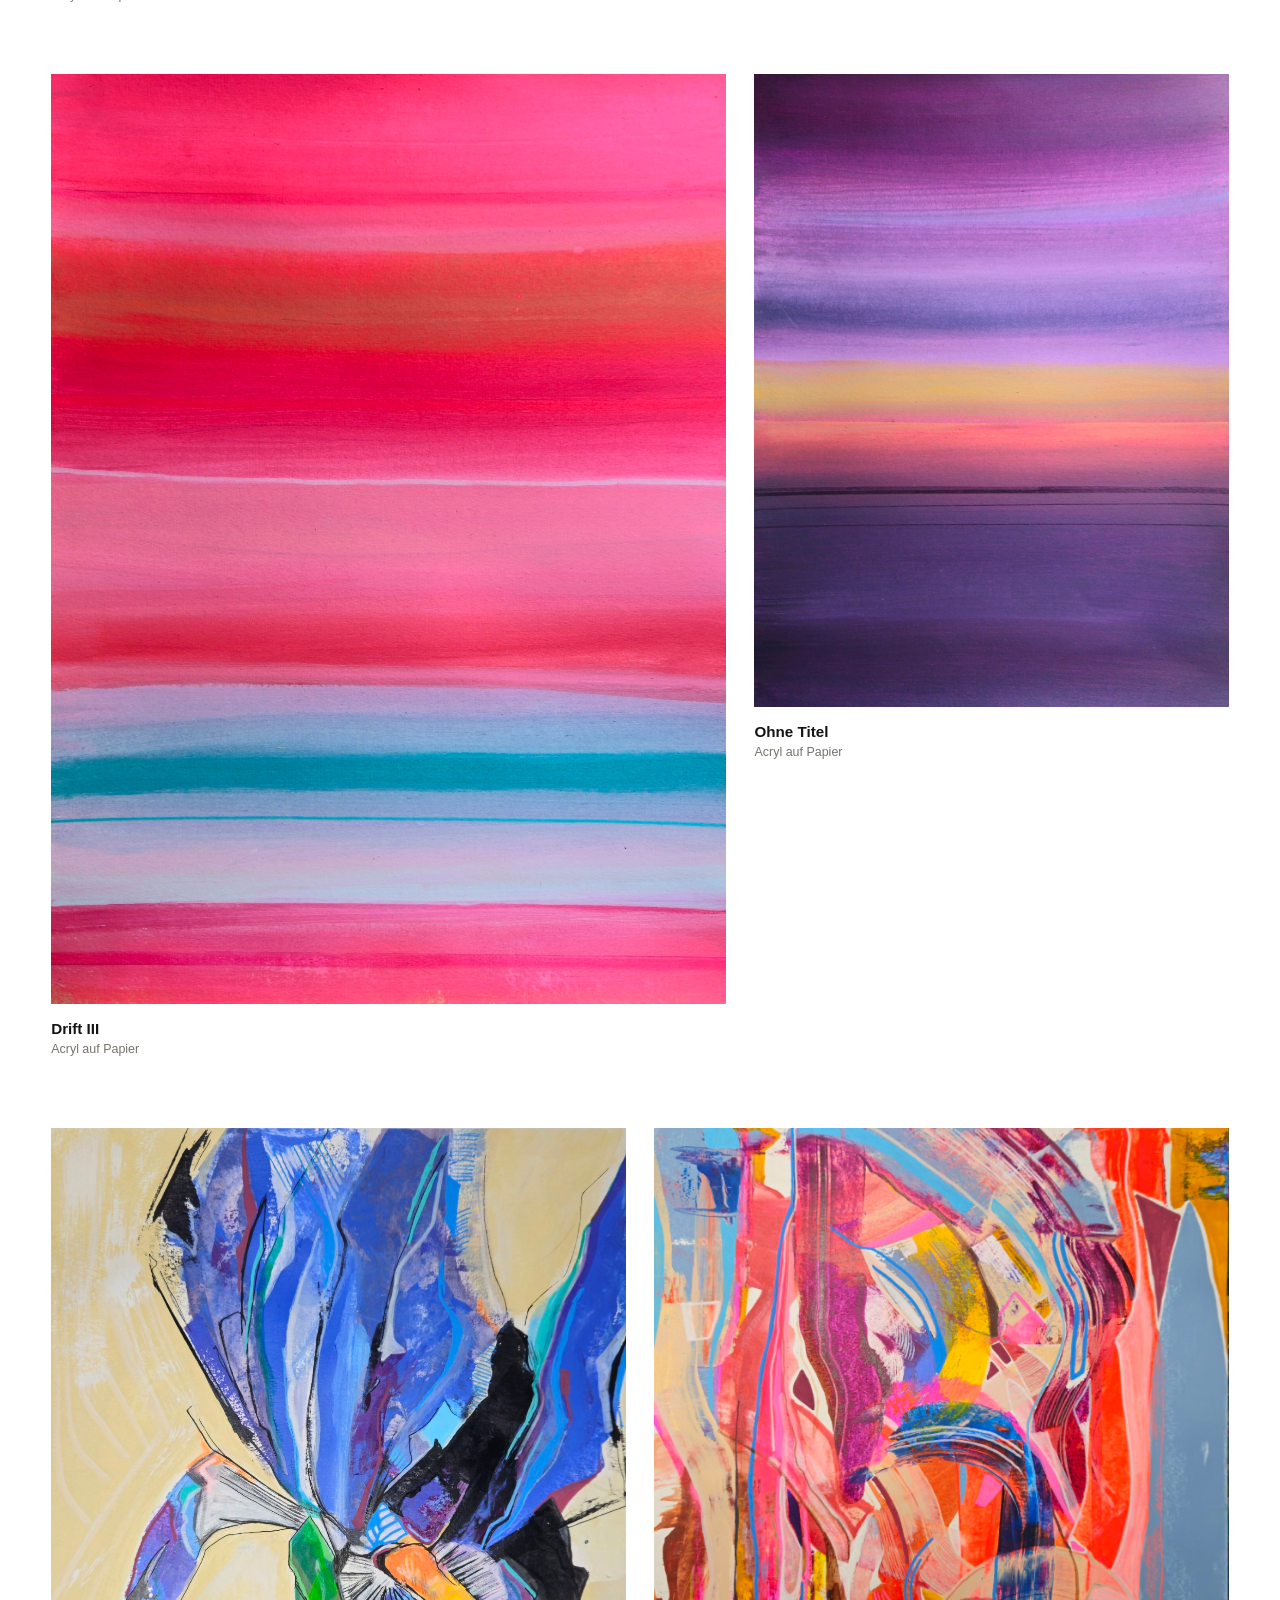
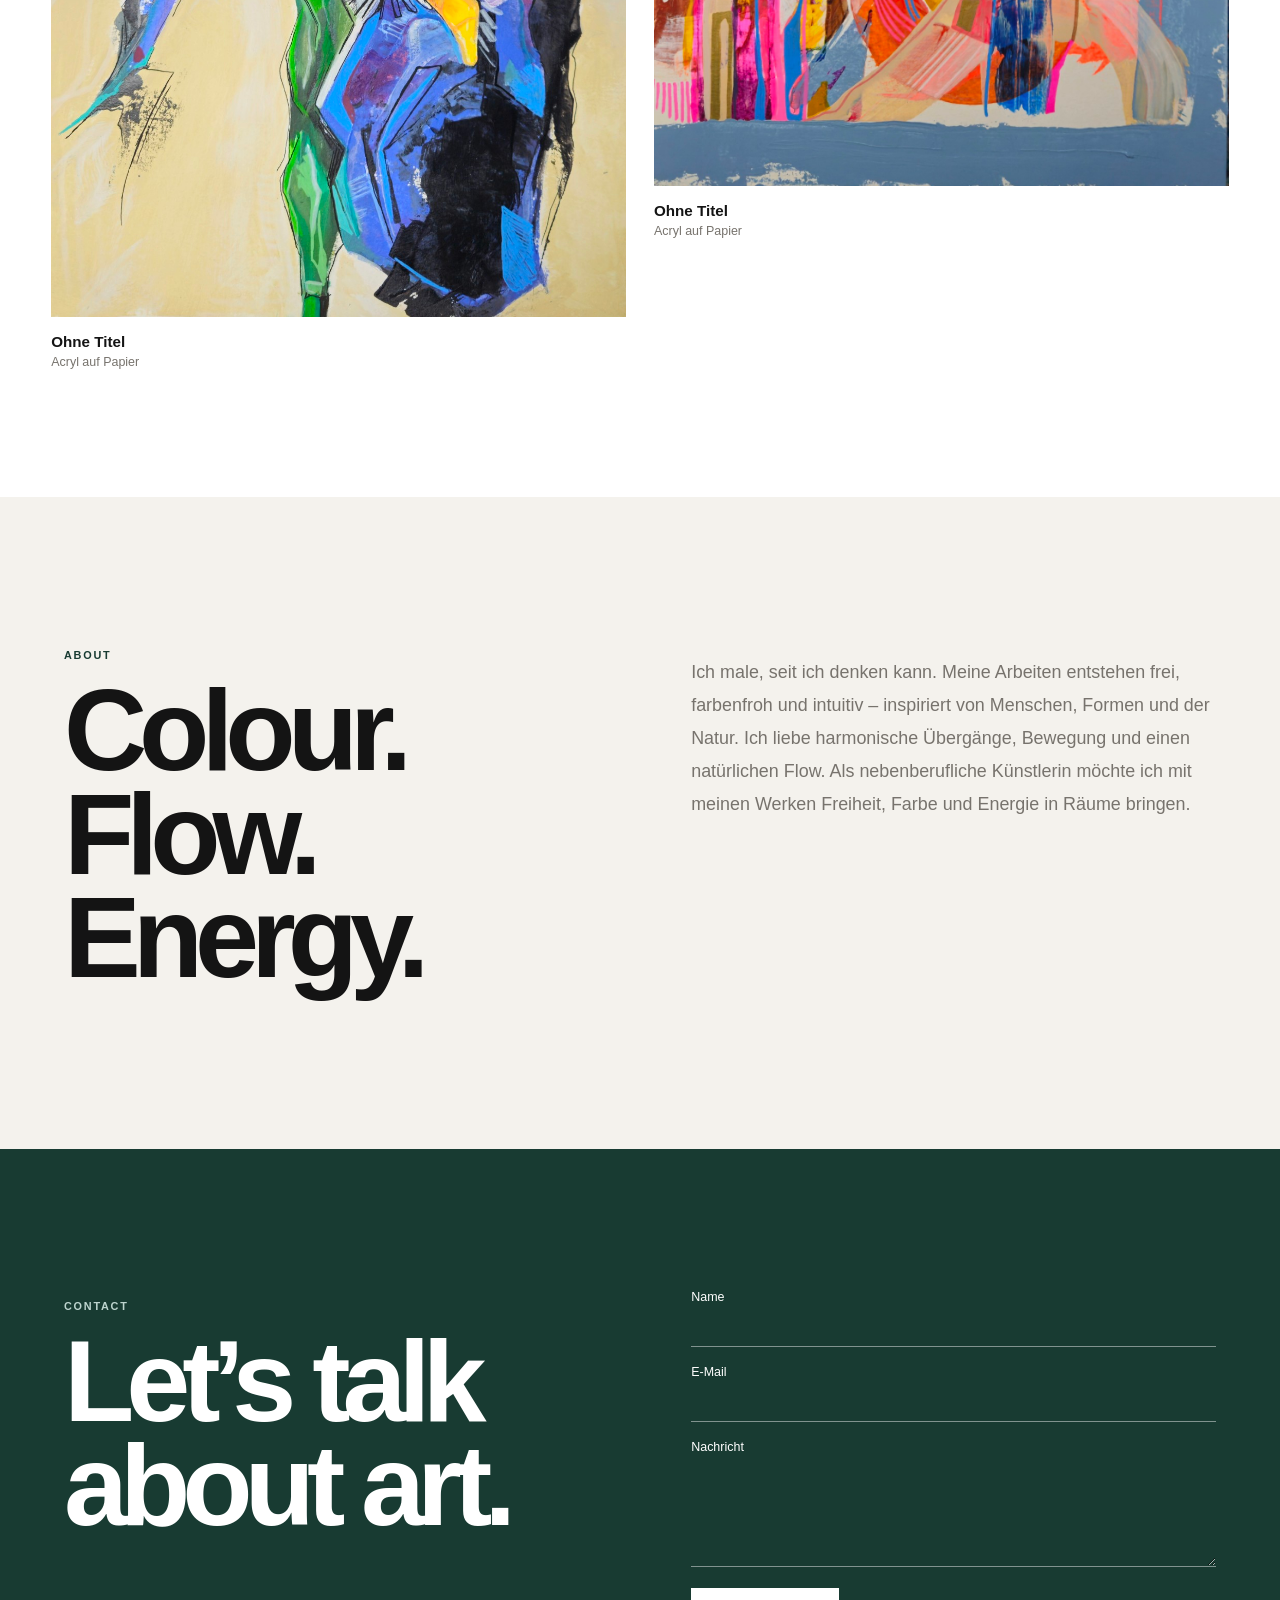
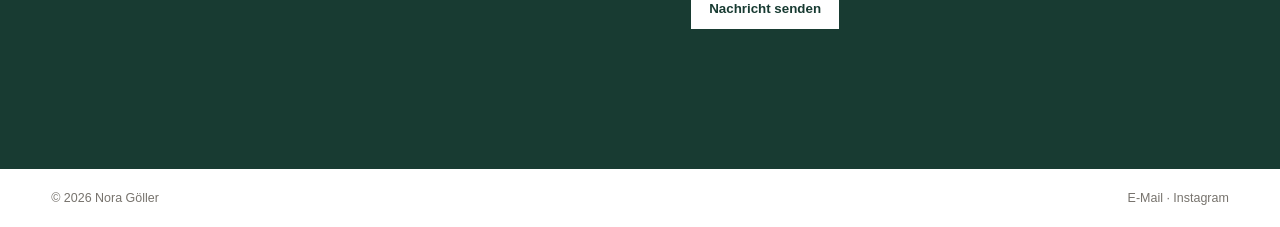
==== commit c0a6a1d0: "Add files via upload" ====
--- a/index.html
+++ b/index.html
@@ -1 +1,9 @@
-<!doctype html><html lang="de"><head><meta charset="utf-8"><meta name="viewport" content="width=device-width,initial-scale=1"><meta name="description" content="Nora Göller – ColourNora.art. Zeitgenössische abstrakte Originalkunst aus Hamburg."><meta property="og:title" content="Nora Göller — ColourNora.art"><meta property="og:image" content="hero.png"><title>Nora Göller — ColourNora.art</title><link rel="preconnect" href="https://fonts.googleapis.com"><link rel="preconnect" href="https://fonts.gstatic.com" crossorigin><link href="https://fonts.googleapis.com/css2?family=DM+Sans:wght@400;500;600&family=Manrope:wght@400;500&display=swap" rel="stylesheet"><link rel="stylesheet" href="styles.css"></head><body><header><a class="brand" href="#top">Nora Göller</a><button class="menu" aria-label="Menü"><span></span><span></span></button><nav><a href="#works">Works</a><a href="#exhibitions">Exhibitions</a><a href="#about">About</a><a href="#contact">Contact</a></nav></header><main id="top"><section class="hero"><div class="hero-copy reveal"><p class="eyebrow">ColourNora.art · Hamburg</p><h1>Nora<br>Göller</h1><p class="tagline" id="tagline"></p><a href="#works">Explore works ↓</a></div><figure><img src="hero.png" alt="Kunstwerk von Nora Göller"></figure></section><section class="statement reveal"><p>Colour. Flow. Energy.</p></section><section id="works" class="works"><div class="section-head reveal"><p class="eyebrow">Original artworks</p><h2>Works</h2></div><div class="filters reveal"><button class="active" data-filter="all">All</button><button data-filter="canvas">Canvas</button><button data-filter="paper">Paper</button></div><div id="gallery" class="gallery"></div><p class="framing-note reveal" id="framing-note"></p></section><section id="exhibitions" class="exhibitions"><div class="section-head reveal"><p class="eyebrow">Selected</p><h2>Exhibitions</h2></div><div id="exhibition-list"></div></section><section id="about" class="about"><figure class="reveal"><img src="portrait-1.jpg" alt="Nora Göller"></figure><div class="about-copy reveal"><p class="eyebrow">About</p><h2>Nora<br>Göller</h2><p id="about-text"></p></div></section><section class="portraits"><img src="portrait-2.jpg" alt="Nora Göller"><img src="portrait-3.jpg" alt="Nora Göller"><img class="wide" src="portrait-4.jpg" alt="Nora Göller mit Werken"></section><section id="contact" class="contact"><div><p class="eyebrow">Contact</p><h2>Let’s talk<br>about art.</h2></div><form name="contact" method="POST" data-netlify="true" netlify-honeypot="bot-field"><input type="hidden" name="form-name" value="contact"><p hidden><label>Don’t fill this out: <input name="bot-field"></label></p><label>Name<input required name="name"></label><label>E-Mail<input required type="email" name="email"></label><label>Nachricht<textarea required name="message" rows="6"></textarea></label><button type="submit">Nachricht senden</button></form><div class="direct"><a id="email-link"></a><a id="instagram-link" target="_blank" rel="noopener">@colournora.art ↗</a></div></section></main><footer><span>© <span id="year"></span> Nora Göller</span><nav><a href="impressum.html">Impressum</a><a href="datenschutz.html">Datenschutz</a><a href="agb.html">AGB</a><a href="/admin/">Verwaltung</a></nav></footer><dialog id="dialog"><button class="close">×</button><div class="dialog-grid"><div class="visual"><img class="main-img"><div class="view-switch"><button data-view="original" class="active">Original</button><button data-view="room">Im Raum</button></div></div><div class="info"><p class="eyebrow">Artwork</p><h3></h3><dl></dl><p class="sold-note"></p><a class="inquiry">Anfrage zu diesem Werk ↗</a></div></div></dialog><script src="script.js"></script></body></html>+<!doctype html><html lang="de"><head><meta charset="utf-8"><meta name="viewport" content="width=device-width,initial-scale=1"><title>Nora Göller — ColourNora</title><link rel="stylesheet" href="styles.css"></head><body>
+<header><a href="#top" class="brand">Nora Göller</a><nav><a href="#works">Works</a><a href="#about">About</a><a href="#contact">Contact</a></nav></header>
+<main id="top"><section class="hero"><div><p class="kicker">ColourNora.art · Hamburg</p><h1>Nora<br>Göller</h1><p id="tagline"></p><a class="cta" href="#works">Werke entdecken</a></div><img src="hero.png" alt="Gerahmtes Werk von Nora Göller"></section>
+<section id="works" class="works"><div class="head"><p class="kicker">Original works</p><h2>Works</h2></div><div class="filters"><button class="active" data-filter="all">All</button><button data-filter="canvas">Canvas</button><button data-filter="paper">Paper</button></div><div id="gallery" class="gallery"></div></section>
+<section id="about" class="about"><div><p class="kicker">About</p><h2>Colour.<br>Flow.<br>Energy.</h2></div><p>Ich male, seit ich denken kann. Meine Arbeiten entstehen frei, farbenfroh und intuitiv – inspiriert von Menschen, Formen und der Natur. Ich liebe harmonische Übergänge, Bewegung und einen natürlichen Flow. Als nebenberufliche Künstlerin möchte ich mit meinen Werken Freiheit, Farbe und Energie in Räume bringen.</p></section>
+<section id="contact" class="contact"><div><p class="kicker">Contact</p><h2>Let’s talk<br>about art.</h2></div><form name="contact" method="POST" data-netlify="true"><input type="hidden" name="form-name" value="contact"><label>Name<input name="name" required></label><label>E-Mail<input type="email" name="email" required></label><label>Nachricht<textarea name="message" rows="6" required></textarea></label><button>Nachricht senden</button></form></section></main>
+<footer><span>© 2026 Nora Göller</span><span><a href="mailto:colournora.art@gmail.com">E-Mail</a> · <a target="_blank" rel="noopener" href="https://www.instagram.com/colournora.art?igsh=YTJtc25nempyZXFp">Instagram</a></span></footer>
+<dialog id="detail"><button class="close">×</button><div class="detail-grid"><div><div class="display original"><img id="detailImage"></div><div class="display room hidden"><div class="room-scene"><div id="frame" class="frame canvas"><div class="mat"><img id="roomImage"></div></div><div class="console"></div></div></div><div class="switch"><button class="active" data-view="original">Original</button><button data-view="room">Im Raum</button></div></div><div class="meta"><p class="kicker">Artwork</p><h3 id="detailTitle"></h3><dl id="details"></dl><p class="note">Alle Werke werden ungerahmt angeboten. Eine professionelle Rahmung ist auf Wunsch gegen Aufpreis möglich. Die Raumansicht dient der Veranschaulichung.</p><a id="inquiry" class="cta">Anfrage zu diesem Werk</a></div></div></dialog>
+<script src="script.js"></script></body></html>
--- a/styles.css
+++ b/styles.css
@@ -1 +1 @@
-:root{--ink:#111;--muted:#74716b;--soft:#f5f4f0;--line:rgba(17,17,17,.13);--green:#173e34;--red:#ef4141}*{box-sizing:border-box}html{scroll-behavior:smooth}body{margin:0;font-family:Manrope,sans-serif;color:var(--ink);background:#fff}img{display:block;width:100%}a{color:inherit}figure{margin:0}header{position:fixed;z-index:30;inset:0 0 auto;height:68px;display:flex;align-items:center;justify-content:space-between;padding:0 3.5vw;background:rgba(255,255,255,.94);backdrop-filter:blur(18px);border-bottom:1px solid rgba(0,0,0,.06)}.brand{text-decoration:none;font-family:"DM Sans";font-weight:600}.menu{display:none;border:0;background:none}.menu span{display:block;width:24px;height:1.5px;background:#111;margin:6px}header nav{display:flex;gap:24px}header nav a{text-decoration:none;font-size:.8rem}.hero{min-height:100svh;padding-top:68px;display:grid;grid-template-columns:.8fr 1.2fr}.hero-copy{min-height:calc(100svh - 68px);padding:8vw 6vw;display:flex;flex-direction:column;justify-content:center}.eyebrow{text-transform:uppercase;letter-spacing:.18em;font-size:.68rem;font-weight:600;color:var(--green);margin:0 0 22px}h1,h2{font-family:"DM Sans";letter-spacing:-.065em;line-height:.9;margin:0}h1{font-size:clamp(5rem,9vw,9.5rem)}h2{font-size:clamp(4rem,8vw,8rem)}.tagline{font-size:1.08rem;color:var(--muted);margin:28px 0}.hero-copy>a{width:max-content;text-decoration:none;border-bottom:1px solid;padding-bottom:4px;font-size:.84rem}.hero figure{overflow:hidden}.hero figure img{height:100%;object-fit:cover}.statement{padding:9vw 5vw;background:var(--soft)}.statement p{font:500 clamp(2.5rem,6vw,6.5rem)/1 "DM Sans";letter-spacing:-.06em;margin:0}.works,.exhibitions{padding:11vw 4.5vw}.section-head{margin-bottom:46px}.filters{display:flex;gap:22px;margin-bottom:64px}.filters button,.view-switch button{border:0;border-bottom:1px solid transparent;background:none;padding:8px 0;cursor:pointer}.filters button.active,.view-switch button.active{border-color:#111}.gallery{display:grid;grid-template-columns:repeat(12,1fr);gap:76px 28px}.work{grid-column:span 6}.work:nth-child(4n+1){grid-column:span 7}.work:nth-child(4n+2){grid-column:span 5}.work:nth-child(4n+3){grid-column:2/span 5}.work:nth-child(4n){grid-column:7/span 6}.work.hidden{display:none}.work button{display:block;width:100%;padding:0;border:0;background:none;cursor:zoom-in}.work img{height:auto;object-fit:contain;background:#fff}.work-meta{display:flex;justify-content:space-between;gap:20px;padding-top:10px;margin-top:10px;border-top:1px solid var(--line)}.work-meta h3{font-size:.92rem;font-weight:500;margin:0 0 4px}.work-meta p,.work-meta span{font-size:.78rem;color:var(--muted);margin:0}.status-sold{color:var(--red)!important}.framing-note{max-width:760px;margin:90px 0 0;color:var(--muted);line-height:1.7}.exhibitions{background:var(--soft)}.exhibition{display:grid;grid-template-columns:140px 1fr 1fr;gap:24px;padding:22px 0;border-top:1px solid var(--line)}.exhibition:last-child{border-bottom:1px solid var(--line)}.exhibition strong{font-weight:500}.exhibition p{margin:7px 0 0;color:var(--muted);font-size:.82rem;line-height:1.6}.exhibition>span{color:var(--muted)}.about{padding:10vw 5vw;display:grid;grid-template-columns:1fr 1fr;gap:7vw;align-items:center}.about figure img{aspect-ratio:2/3;object-fit:cover}.about-copy p:last-child{font-size:1.08rem;line-height:1.85;color:var(--muted);margin:38px 0 0;max-width:580px}.portraits{display:grid;grid-template-columns:1fr 1fr;gap:26px;padding:0 5vw 10vw}.portraits img{aspect-ratio:4/5;object-fit:cover}.portraits .wide{grid-column:1/-1;aspect-ratio:16/9}.contact{padding:12vw 5vw;background:var(--green);color:#fff;display:grid;grid-template-columns:.8fr 1fr;gap:8vw}.contact .eyebrow{color:#c9ddd8}.contact form{display:grid;gap:18px}.contact label{font-size:.8rem}.contact input,.contact textarea{width:100%;margin-top:8px;border:0;border-bottom:1px solid rgba(255,255,255,.4);background:transparent;color:#fff;padding:10px 0;font:inherit}.contact button{width:max-content;border:0;background:#fff;color:var(--green);padding:14px 20px;font-weight:600}.direct{grid-column:2;display:flex;flex-direction:column;gap:14px}.direct a{text-decoration:none;border-bottom:1px solid rgba(255,255,255,.3);padding-bottom:8px}footer{display:flex;justify-content:space-between;padding:22px 4vw;font-size:.78rem;color:var(--muted)}footer nav{display:flex;gap:18px;flex-wrap:wrap}footer a{text-decoration:none}dialog{width:min(96vw,1280px);max-height:95vh;border:0;padding:44px 24px 24px}dialog::backdrop{background:rgba(0,0,0,.88)}.close{position:absolute;right:14px;top:8px;border:0;background:none;font-size:2rem}.dialog-grid{display:grid;grid-template-columns:1.4fr .6fr;gap:42px;align-items:center}.visual>img{max-height:78vh;object-fit:contain}.view-switch{display:flex;gap:18px;margin-top:12px}.info h3{font:500 2.1rem "DM Sans";letter-spacing:-.04em;margin:0 0 26px}.info dl div{display:grid;grid-template-columns:90px 1fr;padding:10px 0;border-top:1px solid var(--line)}.info dt{font-size:.75rem;color:var(--muted)}.info dd{margin:0;font-size:.84rem}.sold-note{color:var(--muted);line-height:1.6}.inquiry{text-decoration:none;border-bottom:1px solid;padding-bottom:4px}.reveal{opacity:0;transform:translateY(20px);transition:.7s}.reveal.visible{opacity:1;transform:none}@media(max-width:900px){.menu{display:block}header nav{display:none;position:absolute;top:68px;left:0;right:0;background:#fff;padding:24px 4vw;flex-direction:column;border-bottom:1px solid var(--line)}header nav.open{display:flex}.hero{grid-template-columns:1fr}.hero figure{order:0;min-height:60vh}.hero-copy{min-height:auto;padding:15vw 6vw 18vw}.gallery{grid-template-columns:repeat(2,1fr)}.work,.work:nth-child(n){grid-column:span 1}.about,.contact,.dialog-grid{grid-template-columns:1fr}.direct{grid-column:1}.exhibition{grid-template-columns:1fr;gap:6px}}@media(max-width:600px){h1{font-size:clamp(4.2rem,20vw,6rem)}.hero figure{min-height:54vh}.works,.exhibitions{padding:22vw 6vw}.gallery{grid-template-columns:1fr;row-gap:58px}.work,.work:nth-child(n){grid-column:1}.about{padding:20vw 6vw}.portraits{grid-template-columns:1fr;padding:0 6vw 20vw}.portraits .wide{grid-column:1;aspect-ratio:4/5}.contact{padding:22vw 6vw}footer{flex-direction:column;gap:16px}}
+:root{--ink:#141414;--muted:#77736d;--soft:#f4f2ed;--green:#183b32}*{box-sizing:border-box}html{scroll-behavior:smooth}body{margin:0;font-family:Arial,Helvetica,sans-serif;color:var(--ink)}img{display:block;width:100%}a{color:inherit;text-decoration:none}header{position:fixed;z-index:10;top:0;left:0;right:0;height:68px;display:flex;justify-content:space-between;align-items:center;padding:0 4vw;background:rgba(255,255,255,.94);backdrop-filter:blur(16px);border-bottom:1px solid #e9e7e2}.brand{font-weight:700}nav{display:flex;gap:24px;font-size:.82rem}.hero{min-height:100vh;padding-top:68px;display:grid;grid-template-columns:.8fr 1.2fr}.hero>div{padding:8vw 6vw;display:flex;flex-direction:column;justify-content:center}.hero>img{height:calc(100vh - 68px);object-fit:cover}.kicker{text-transform:uppercase;letter-spacing:.16em;font-size:.68rem;color:var(--green);font-weight:700}h1,h2{font-size:clamp(4rem,9vw,9rem);line-height:.9;letter-spacing:-.07em;margin:18px 0}#tagline{color:var(--muted);font-size:1.05rem}.cta{display:inline-block;width:max-content;border-bottom:1px solid;padding-bottom:4px;margin-top:18px;font-size:.88rem}.works{padding:10vw 4vw}.head{margin-bottom:36px}.filters{display:flex;gap:20px;margin-bottom:54px}.filters button,.switch button{border:0;background:none;padding:6px 0;border-bottom:1px solid transparent;cursor:pointer}.filters .active,.switch .active{border-color:#111}.gallery{display:grid;grid-template-columns:repeat(12,1fr);gap:72px 28px}.work{grid-column:span 6}.work:nth-child(4n+1){grid-column:span 7}.work:nth-child(4n+2){grid-column:span 5}.work.hidden{display:none}.work button{border:0;background:none;padding:0;width:100%;cursor:zoom-in}.caption{padding-top:12px}.caption h3{margin:0 0 5px;font-size:.95rem;font-weight:600}.caption p{margin:0;color:var(--muted);font-size:.78rem}.about,.contact{padding:11vw 5vw;display:grid;grid-template-columns:1fr 1fr;gap:8vw}.about{background:var(--soft)}.about p:last-child{font-size:1.12rem;line-height:1.85;color:var(--muted)}.contact{background:var(--green);color:white}.contact .kicker{color:#bdd4ce}.contact form{display:grid;gap:18px}.contact label{font-size:.78rem}.contact input,.contact textarea{width:100%;margin-top:8px;padding:10px 0;border:0;border-bottom:1px solid rgba(255,255,255,.45);background:transparent;color:white;font:inherit}.contact button{width:max-content;padding:13px 18px;border:0;background:white;color:var(--green);font-weight:700}footer{display:flex;justify-content:space-between;padding:22px 4vw;color:var(--muted);font-size:.78rem}dialog{width:min(94vw,1200px);border:0;padding:44px 26px 26px}.close{position:absolute;right:14px;top:8px;border:0;background:none;font-size:2rem}.detail-grid{display:grid;grid-template-columns:1.35fr .65fr;gap:44px;align-items:center}.display img{max-height:76vh;object-fit:contain}.hidden{display:none!important}.switch{display:flex;gap:18px;margin-top:12px}.room-scene{min-height:72vh;background:linear-gradient(#e8e1d7 0 72%,#b48f6d 72%);display:flex;align-items:center;justify-content:center;position:relative;overflow:hidden}.room-scene:before{content:"";position:absolute;left:7%;top:8%;width:28%;height:48%;background:linear-gradient(90deg,rgba(255,255,255,.75),transparent);filter:blur(10px)}.console{position:absolute;bottom:10%;width:70%;height:8%;background:#9a7253;box-shadow:0 12px 24px rgba(0,0,0,.15)}.frame{position:relative;z-index:2;padding:14px;background:#b8844f;box-shadow:0 20px 30px rgba(0,0,0,.22);max-width:48%;max-height:70%}.frame.canvas .mat{background:#1a120c;padding:8px}.frame.paper .mat{background:white;padding:26px}.frame img{max-height:52vh;object-fit:contain}.meta h3{font-size:2rem;margin:0 0 26px}.meta dl div{display:grid;grid-template-columns:90px 1fr;border-top:1px solid #ddd;padding:10px 0}.meta dt{color:var(--muted);font-size:.76rem}.meta dd{margin:0;font-size:.85rem}.note{color:var(--muted);line-height:1.6;font-size:.88rem}@media(max-width:850px){.hero{grid-template-columns:1fr}.hero>img{height:60vh;order:-1}.hero>div{padding:14vw 6vw}.gallery{grid-template-columns:1fr 1fr}.work,.work:nth-child(n){grid-column:span 1}.about,.contact,.detail-grid{grid-template-columns:1fr}.room-scene{min-height:55vh}}@media(max-width:560px){nav{gap:12px}.gallery{grid-template-columns:1fr}.work,.work:nth-child(n){grid-column:1}.works{padding:22vw 6vw}.about,.contact{padding:20vw 6vw}footer{flex-direction:column;gap:10px}}
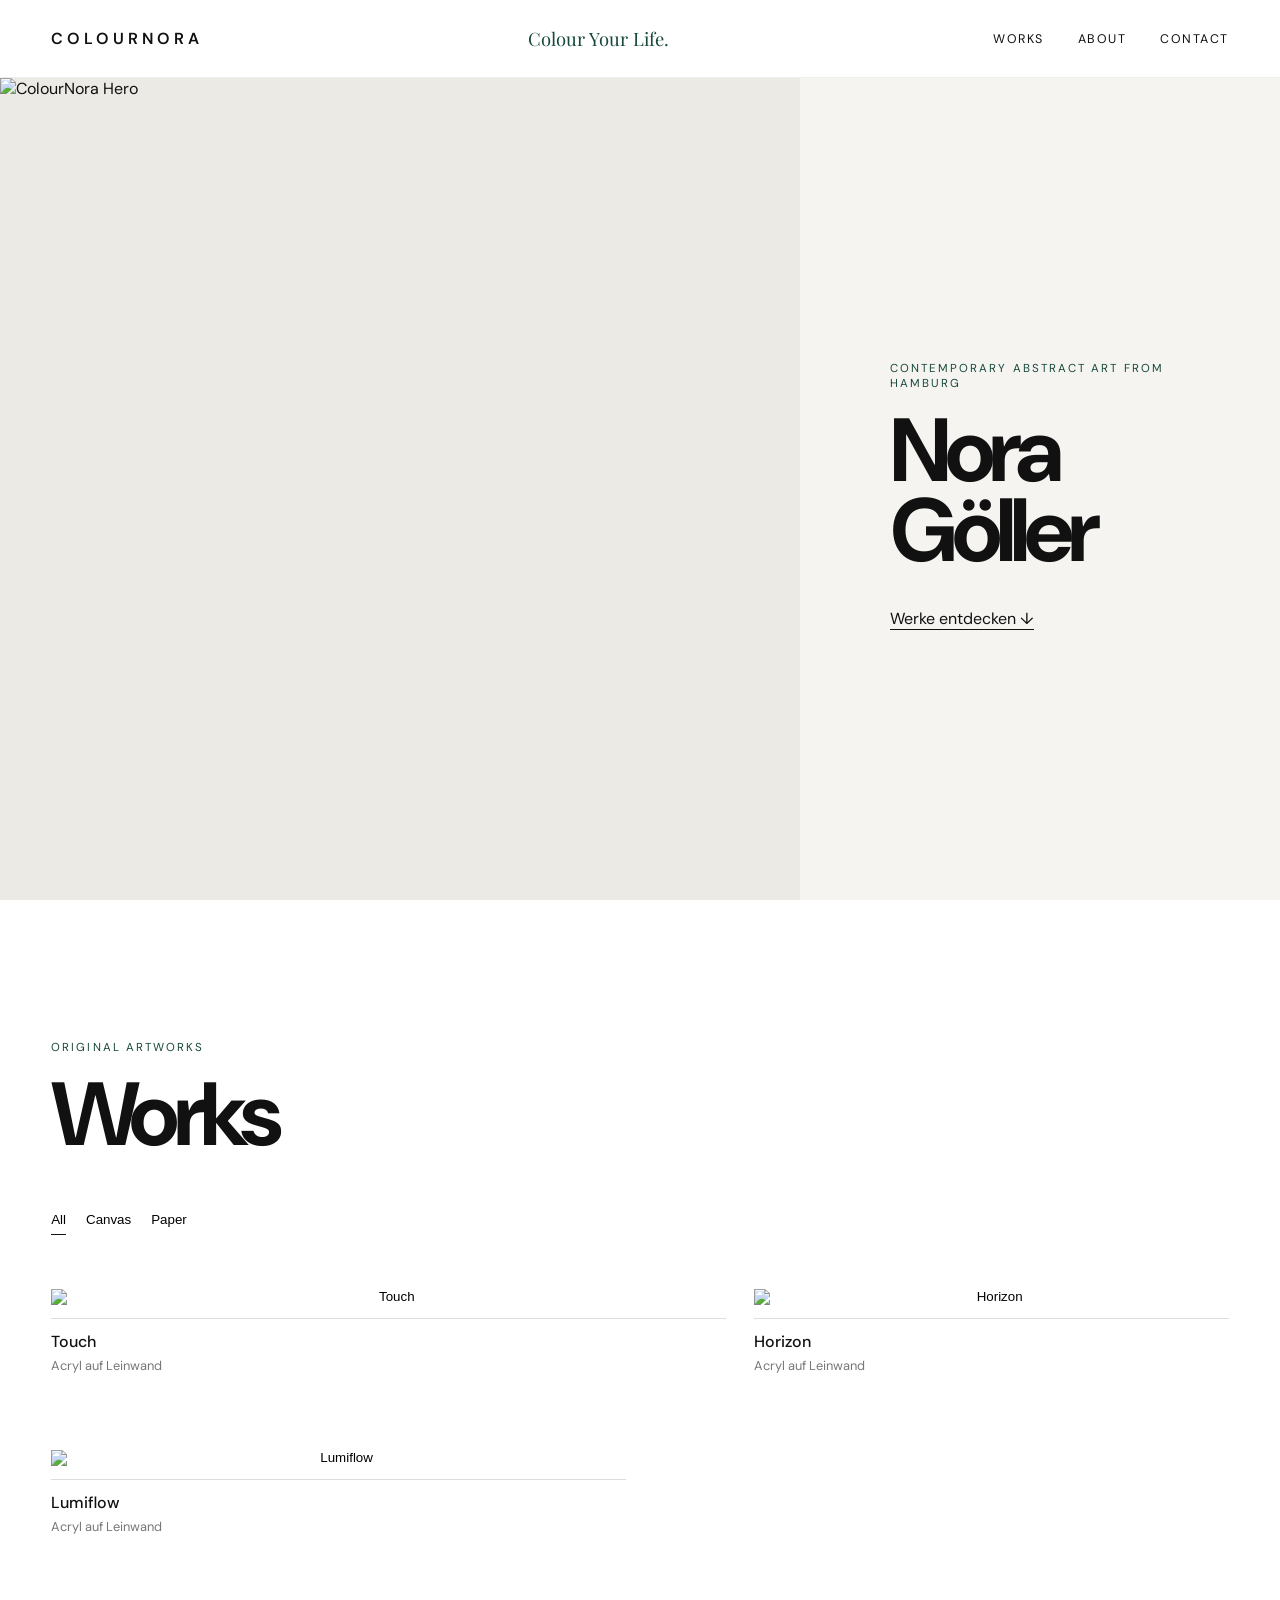
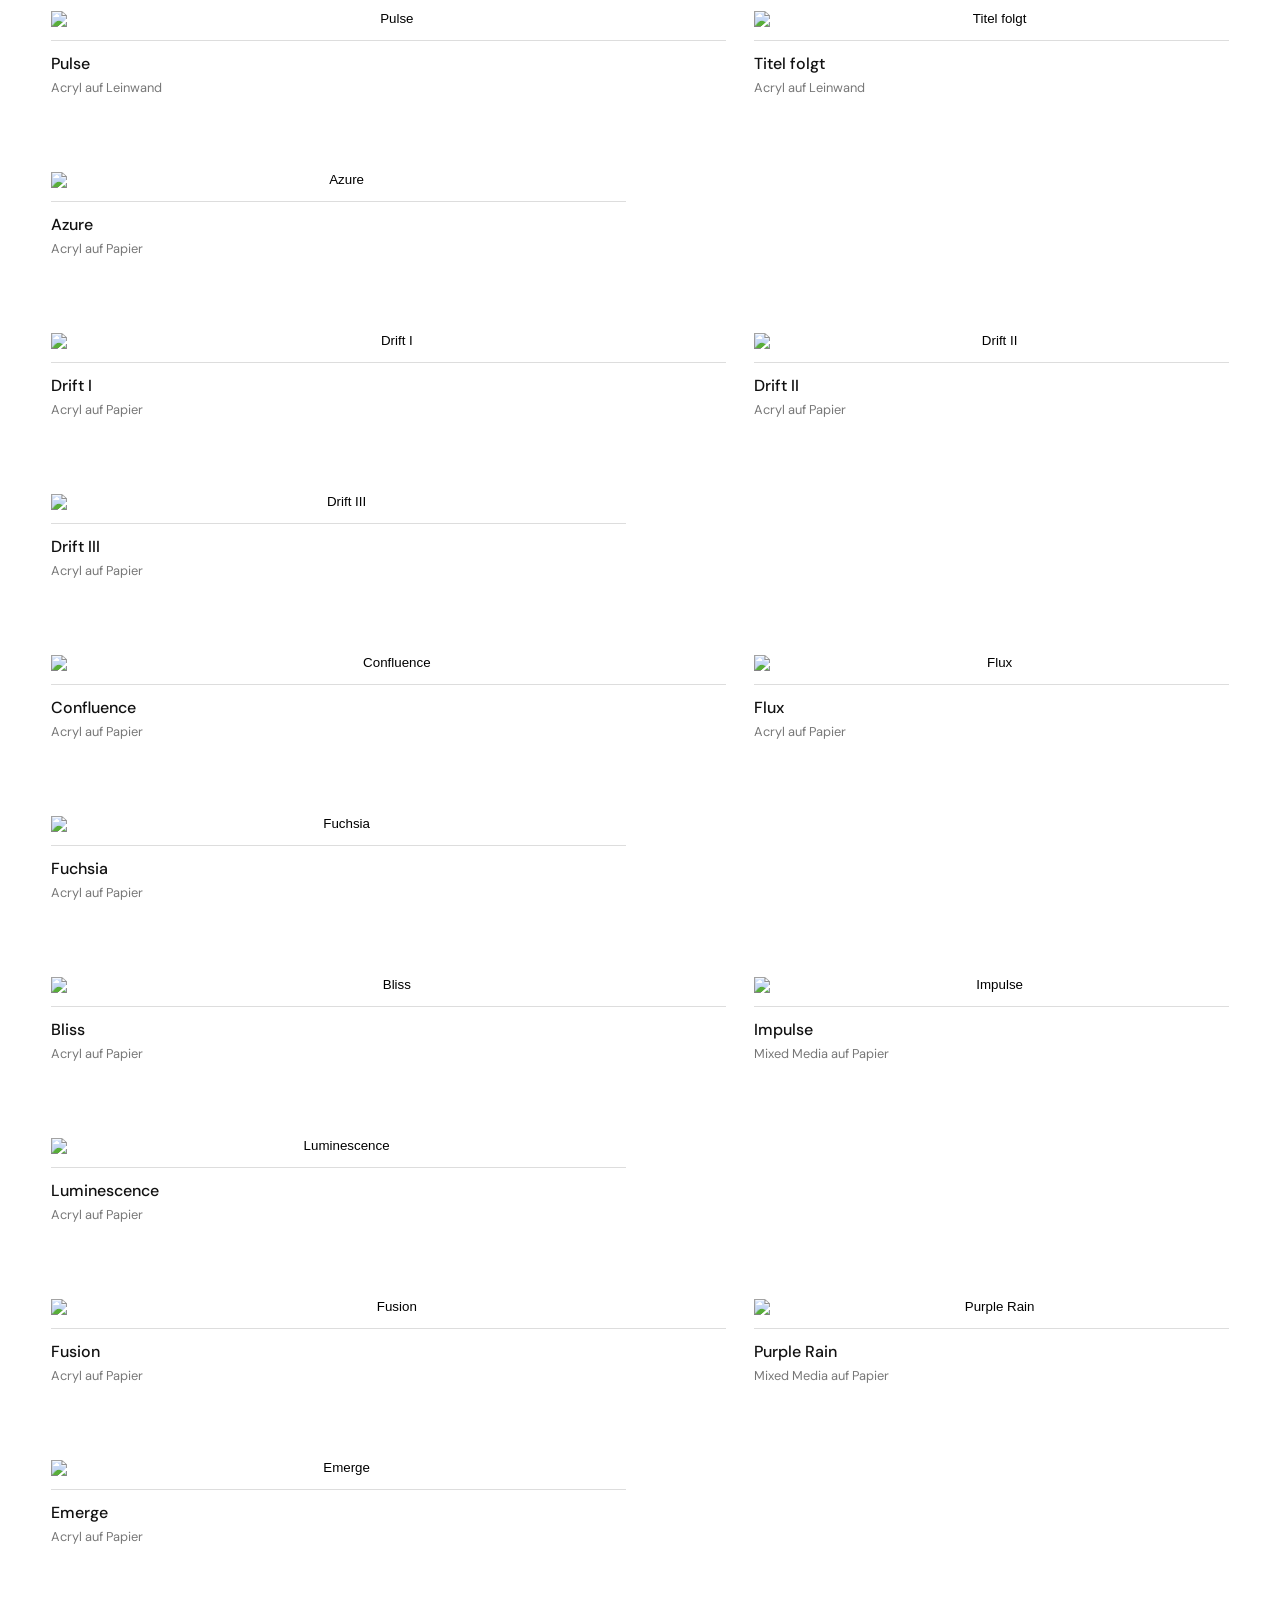
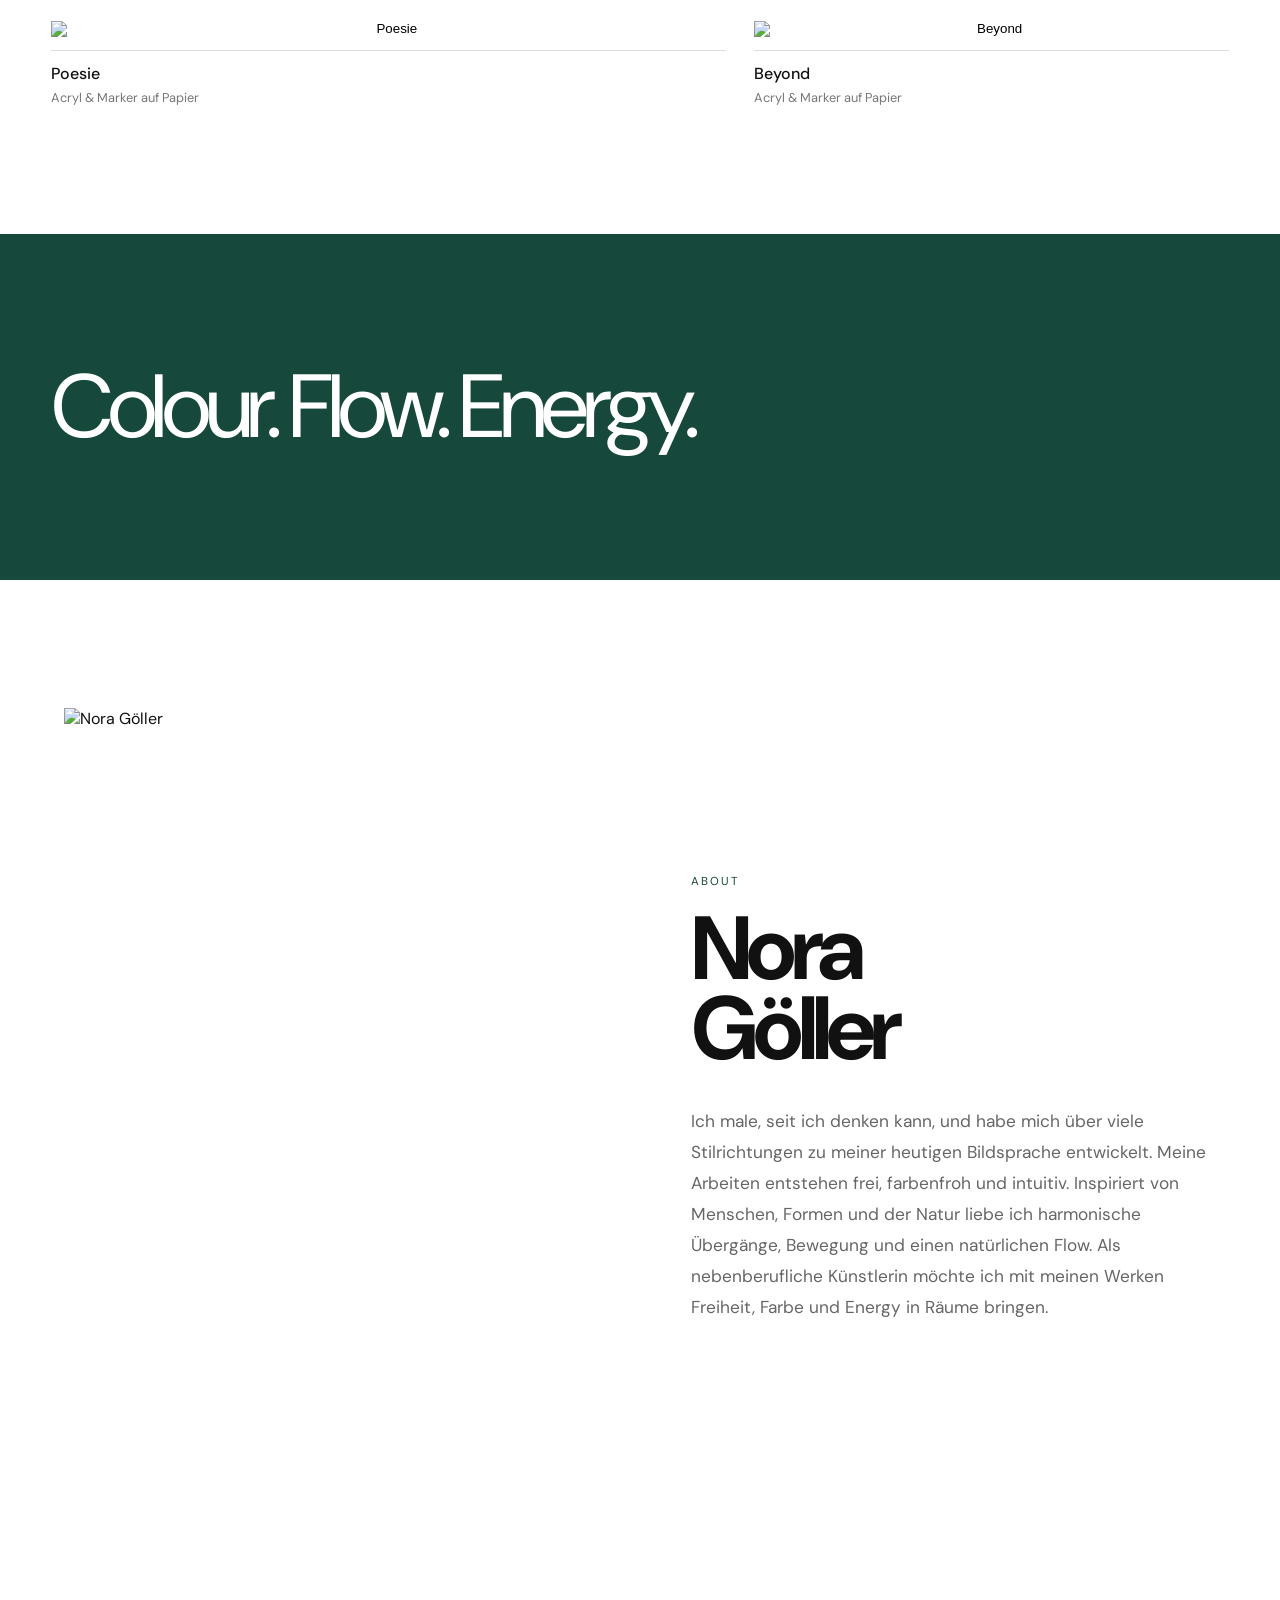
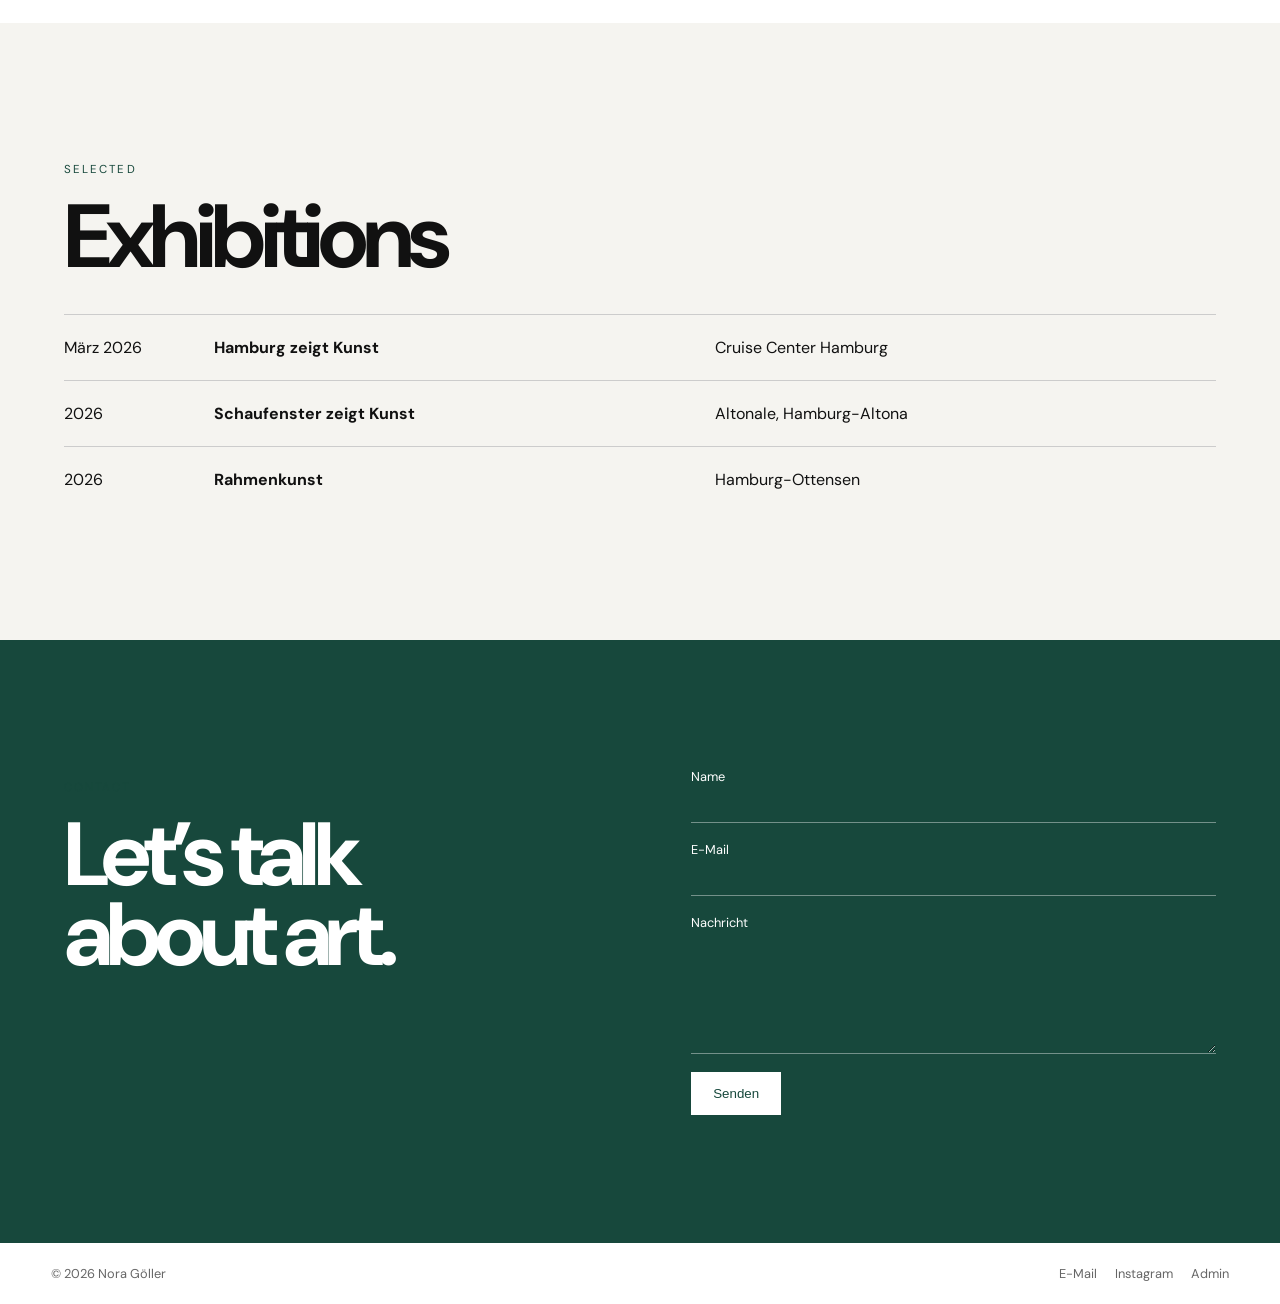
==== commit 3dab2ebd: "Add files via upload" ====
--- a/index.html
+++ b/index.html
@@ -1,9 +1,11 @@
-<!doctype html><html lang="de"><head><meta charset="utf-8"><meta name="viewport" content="width=device-width,initial-scale=1"><title>Nora Göller — ColourNora</title><link rel="stylesheet" href="styles.css"></head><body>
-<header><a href="#top" class="brand">Nora Göller</a><nav><a href="#works">Works</a><a href="#about">About</a><a href="#contact">Contact</a></nav></header>
-<main id="top"><section class="hero"><div><p class="kicker">ColourNora.art · Hamburg</p><h1>Nora<br>Göller</h1><p id="tagline"></p><a class="cta" href="#works">Werke entdecken</a></div><img src="hero.png" alt="Gerahmtes Werk von Nora Göller"></section>
-<section id="works" class="works"><div class="head"><p class="kicker">Original works</p><h2>Works</h2></div><div class="filters"><button class="active" data-filter="all">All</button><button data-filter="canvas">Canvas</button><button data-filter="paper">Paper</button></div><div id="gallery" class="gallery"></div></section>
-<section id="about" class="about"><div><p class="kicker">About</p><h2>Colour.<br>Flow.<br>Energy.</h2></div><p>Ich male, seit ich denken kann. Meine Arbeiten entstehen frei, farbenfroh und intuitiv – inspiriert von Menschen, Formen und der Natur. Ich liebe harmonische Übergänge, Bewegung und einen natürlichen Flow. Als nebenberufliche Künstlerin möchte ich mit meinen Werken Freiheit, Farbe und Energie in Räume bringen.</p></section>
-<section id="contact" class="contact"><div><p class="kicker">Contact</p><h2>Let’s talk<br>about art.</h2></div><form name="contact" method="POST" data-netlify="true"><input type="hidden" name="form-name" value="contact"><label>Name<input name="name" required></label><label>E-Mail<input type="email" name="email" required></label><label>Nachricht<textarea name="message" rows="6" required></textarea></label><button>Nachricht senden</button></form></section></main>
-<footer><span>© 2026 Nora Göller</span><span><a href="mailto:colournora.art@gmail.com">E-Mail</a> · <a target="_blank" rel="noopener" href="https://www.instagram.com/colournora.art?igsh=YTJtc25nempyZXFp">Instagram</a></span></footer>
-<dialog id="detail"><button class="close">×</button><div class="detail-grid"><div><div class="display original"><img id="detailImage"></div><div class="display room hidden"><div class="room-scene"><div id="frame" class="frame canvas"><div class="mat"><img id="roomImage"></div></div><div class="console"></div></div></div><div class="switch"><button class="active" data-view="original">Original</button><button data-view="room">Im Raum</button></div></div><div class="meta"><p class="kicker">Artwork</p><h3 id="detailTitle"></h3><dl id="details"></dl><p class="note">Alle Werke werden ungerahmt angeboten. Eine professionelle Rahmung ist auf Wunsch gegen Aufpreis möglich. Die Raumansicht dient der Veranschaulichung.</p><a id="inquiry" class="cta">Anfrage zu diesem Werk</a></div></div></dialog>
-<script src="script.js"></script></body></html>
+<!doctype html><html lang="de"><head><meta charset="utf-8"><meta name="viewport" content="width=device-width,initial-scale=1"><title>ColourNora — Nora Göller</title><link rel="preconnect" href="https://fonts.googleapis.com"><link rel="preconnect" href="https://fonts.gstatic.com" crossorigin><link href="https://fonts.googleapis.com/css2?family=DM+Sans:wght@400;500;600&family=Playfair+Display:ital,wght@1,500&display=swap" rel="stylesheet"><link rel="stylesheet" href="styles.css"></head><body>
+<header><a href="#top" class="logo">COLOURNORA</a><div class="tag">Colour Your Life.</div><button class="hamb" aria-label="Menü">☰</button><nav><a href="#works">Works</a><a href="#about">About</a><a href="#contact">Contact</a></nav></header>
+<main id="top"><section class="hero"><img id="heroImg" alt="ColourNora Hero"><div class="heroText"><p>Contemporary abstract art from Hamburg</p><h1>Nora Göller</h1><a href="#works">Werke entdecken ↓</a></div></section>
+<section id="works" class="works"><div class="head"><p>Original artworks</p><h2>Works</h2></div><div class="filters"><button data-f="all" class="active">All</button><button data-f="Leinwand">Canvas</button><button data-f="Papier">Paper</button></div><div id="grid" class="grid"></div></section>
+<section class="quote"><p>Colour. Flow. Energy.</p></section>
+<section id="about" class="about"><img src="assets/portrait.jpg" alt="Nora Göller"><div><p class="eyebrow">About</p><h2>Nora<br>Göller</h2><p id="aboutText"></p></div></section>
+<section class="exhibitions"><p class="eyebrow">Selected</p><h2>Exhibitions</h2><div id="exhibitions"></div></section>
+<section id="contact" class="contact"><div><p class="eyebrow">Contact</p><h2>Let’s talk<br>about art.</h2></div><form name="contact" method="POST" data-netlify="true"><input type="hidden" name="form-name" value="contact"><label>Name<input name="name" required></label><label>E-Mail<input name="email" type="email" required></label><label>Nachricht<textarea name="message" rows="6" required></textarea></label><button>Senden</button></form></section></main>
+<footer><span>© 2026 Nora Göller</span><nav><a href="mailto:colournora.art@gmail.com">E-Mail</a><a href="https://www.instagram.com/colournora.art">Instagram</a><a href="admin/">Admin</a></nav></footer>
+<dialog id="modal"><button class="x">×</button><div class="slider" id="slider"></div><div class="dots" id="dots"></div><div class="details"><div><p class="eyebrow">Original</p><h3 id="mTitle"></h3><p id="mDesc"></p><a id="inquiry">Anfrage stellen →</a></div><dl id="meta"></dl></div></dialog>
+<script src="app.js"></script></body></html>
--- a/styles.css
+++ b/styles.css
@@ -1 +1,2 @@
-:root{--ink:#141414;--muted:#77736d;--soft:#f4f2ed;--green:#183b32}*{box-sizing:border-box}html{scroll-behavior:smooth}body{margin:0;font-family:Arial,Helvetica,sans-serif;color:var(--ink)}img{display:block;width:100%}a{color:inherit;text-decoration:none}header{position:fixed;z-index:10;top:0;left:0;right:0;height:68px;display:flex;justify-content:space-between;align-items:center;padding:0 4vw;background:rgba(255,255,255,.94);backdrop-filter:blur(16px);border-bottom:1px solid #e9e7e2}.brand{font-weight:700}nav{display:flex;gap:24px;font-size:.82rem}.hero{min-height:100vh;padding-top:68px;display:grid;grid-template-columns:.8fr 1.2fr}.hero>div{padding:8vw 6vw;display:flex;flex-direction:column;justify-content:center}.hero>img{height:calc(100vh - 68px);object-fit:cover}.kicker{text-transform:uppercase;letter-spacing:.16em;font-size:.68rem;color:var(--green);font-weight:700}h1,h2{font-size:clamp(4rem,9vw,9rem);line-height:.9;letter-spacing:-.07em;margin:18px 0}#tagline{color:var(--muted);font-size:1.05rem}.cta{display:inline-block;width:max-content;border-bottom:1px solid;padding-bottom:4px;margin-top:18px;font-size:.88rem}.works{padding:10vw 4vw}.head{margin-bottom:36px}.filters{display:flex;gap:20px;margin-bottom:54px}.filters button,.switch button{border:0;background:none;padding:6px 0;border-bottom:1px solid transparent;cursor:pointer}.filters .active,.switch .active{border-color:#111}.gallery{display:grid;grid-template-columns:repeat(12,1fr);gap:72px 28px}.work{grid-column:span 6}.work:nth-child(4n+1){grid-column:span 7}.work:nth-child(4n+2){grid-column:span 5}.work.hidden{display:none}.work button{border:0;background:none;padding:0;width:100%;cursor:zoom-in}.caption{padding-top:12px}.caption h3{margin:0 0 5px;font-size:.95rem;font-weight:600}.caption p{margin:0;color:var(--muted);font-size:.78rem}.about,.contact{padding:11vw 5vw;display:grid;grid-template-columns:1fr 1fr;gap:8vw}.about{background:var(--soft)}.about p:last-child{font-size:1.12rem;line-height:1.85;color:var(--muted)}.contact{background:var(--green);color:white}.contact .kicker{color:#bdd4ce}.contact form{display:grid;gap:18px}.contact label{font-size:.78rem}.contact input,.contact textarea{width:100%;margin-top:8px;padding:10px 0;border:0;border-bottom:1px solid rgba(255,255,255,.45);background:transparent;color:white;font:inherit}.contact button{width:max-content;padding:13px 18px;border:0;background:white;color:var(--green);font-weight:700}footer{display:flex;justify-content:space-between;padding:22px 4vw;color:var(--muted);font-size:.78rem}dialog{width:min(94vw,1200px);border:0;padding:44px 26px 26px}.close{position:absolute;right:14px;top:8px;border:0;background:none;font-size:2rem}.detail-grid{display:grid;grid-template-columns:1.35fr .65fr;gap:44px;align-items:center}.display img{max-height:76vh;object-fit:contain}.hidden{display:none!important}.switch{display:flex;gap:18px;margin-top:12px}.room-scene{min-height:72vh;background:linear-gradient(#e8e1d7 0 72%,#b48f6d 72%);display:flex;align-items:center;justify-content:center;position:relative;overflow:hidden}.room-scene:before{content:"";position:absolute;left:7%;top:8%;width:28%;height:48%;background:linear-gradient(90deg,rgba(255,255,255,.75),transparent);filter:blur(10px)}.console{position:absolute;bottom:10%;width:70%;height:8%;background:#9a7253;box-shadow:0 12px 24px rgba(0,0,0,.15)}.frame{position:relative;z-index:2;padding:14px;background:#b8844f;box-shadow:0 20px 30px rgba(0,0,0,.22);max-width:48%;max-height:70%}.frame.canvas .mat{background:#1a120c;padding:8px}.frame.paper .mat{background:white;padding:26px}.frame img{max-height:52vh;object-fit:contain}.meta h3{font-size:2rem;margin:0 0 26px}.meta dl div{display:grid;grid-template-columns:90px 1fr;border-top:1px solid #ddd;padding:10px 0}.meta dt{color:var(--muted);font-size:.76rem}.meta dd{margin:0;font-size:.85rem}.note{color:var(--muted);line-height:1.6;font-size:.88rem}@media(max-width:850px){.hero{grid-template-columns:1fr}.hero>img{height:60vh;order:-1}.hero>div{padding:14vw 6vw}.gallery{grid-template-columns:1fr 1fr}.work,.work:nth-child(n){grid-column:span 1}.about,.contact,.detail-grid{grid-template-columns:1fr}.room-scene{min-height:55vh}}@media(max-width:560px){nav{gap:12px}.gallery{grid-template-columns:1fr}.work,.work:nth-child(n){grid-column:1}.works{padding:22vw 6vw}.about,.contact{padding:20vw 6vw}footer{flex-direction:column;gap:10px}}
+*{box-sizing:border-box}html{scroll-behavior:smooth}body{margin:0;color:#111;font-family:"DM Sans",sans-serif}a{color:inherit}img{display:block;max-width:100%}header{height:78px;display:flex;align-items:center;padding:0 4vw;position:sticky;top:0;background:rgba(255,255,255,.95);z-index:20;border-bottom:1px solid #eee}.logo{font-weight:600;letter-spacing:.25em;text-decoration:none}.tag{font-family:"Playfair Display";font-size:1.15rem;color:#17483c;margin:auto}header nav{display:flex;gap:34px}header nav a{text-decoration:none;text-transform:uppercase;font-size:.78rem;letter-spacing:.12em}.hamb{display:none;border:0;background:none;font-size:1.5rem}.hero{display:grid;grid-template-columns:1.25fr .75fr;min-height:calc(100svh - 78px);background:#f5f4f0;align-items:center}.hero>img{width:100%;height:calc(100svh - 78px);object-fit:contain;background:#eceae4}.heroText{padding:7vw}.heroText p,.eyebrow,.head p{text-transform:uppercase;letter-spacing:.18em;font-size:.72rem;color:#17483c}.heroText h1,.head h2,.about h2,.exhibitions h2,.contact h2{font-size:clamp(4rem,7vw,8rem);line-height:.9;letter-spacing:-.065em;margin:20px 0 36px}.heroText a{text-decoration:none;border-bottom:1px solid}.works{padding:10vw 4vw}.filters{display:flex;gap:20px;margin:50px 0}.filters button{border:0;background:none;padding:7px 0;border-bottom:1px solid transparent}.filters .active{border-color:#111}.grid{display:grid;grid-template-columns:repeat(12,1fr);gap:72px 28px}.card{grid-column:span 6}.card:nth-child(3n+1){grid-column:span 7}.card:nth-child(3n+2){grid-column:span 5}.card button{border:0;background:none;padding:0;width:100%;cursor:pointer}.card img{width:100%;height:auto}.caption{padding-top:12px;border-top:1px solid #ddd;margin-top:12px}.caption h3{margin:0;font-size:1rem;font-weight:500}.caption p{margin:5px 0 0;color:#777;font-size:.8rem}.quote{padding:10vw 4vw;background:#17483c;color:#fff}.quote p{font-size:clamp(3rem,7vw,8rem);line-height:1;margin:0;letter-spacing:-.06em}.about{display:grid;grid-template-columns:1fr 1fr;gap:8vw;padding:10vw 5vw;align-items:center}.about img{aspect-ratio:2/3;object-fit:cover}.about div>p:last-child{font-size:1.08rem;line-height:1.8;color:#666}.exhibitions{padding:10vw 5vw;background:#f5f4f0}.exrow{display:grid;grid-template-columns:150px 1fr 1fr;padding:22px 0;border-top:1px solid #ccc}.contact{padding:10vw 5vw;background:#17483c;color:#fff;display:grid;grid-template-columns:1fr 1fr;gap:8vw}.contact form{display:grid;gap:18px}.contact label{font-size:.8rem}.contact input,.contact textarea{display:block;width:100%;border:0;border-bottom:1px solid #ffffff66;background:none;color:#fff;padding:10px 0;font:inherit}.contact button{width:max-content;padding:14px 22px;border:0;background:#fff;color:#17483c}footer{padding:22px 4vw;display:flex;justify-content:space-between;font-size:.8rem;color:#666}footer nav{display:flex;gap:18px}footer a{text-decoration:none}dialog{width:min(96vw,1400px);max-height:96vh;border:0;padding:0;overflow:auto}dialog::backdrop{background:#000c}.x{position:fixed;right:3vw;top:2vh;z-index:3;border:0;background:#fff;border-radius:50%;width:44px;height:44px;font-size:1.7rem}.slider{display:flex;overflow-x:auto;scroll-snap-type:x mandatory;scroll-behavior:smooth;touch-action:pan-x;background:#eee}.slide{flex:0 0 100%;height:min(70vh,800px);scroll-snap-align:start;display:grid;place-items:center;background:#f2f1ed}.slide img{width:100%;height:100%;object-fit:contain}.dots{text-align:center;padding:13px}.dot{display:inline-block;width:34px;height:2px;background:#ddd;margin:0 4px}.dot.active{background:#111}.details{display:grid;grid-template-columns:1fr 1fr;gap:7vw;padding:60px 5vw 80px}.details h3{font-size:clamp(3rem,6vw,6rem);margin:10px 0}.details p{line-height:1.7;color:#666}.details a{display:inline-block;margin-top:20px;background:#17483c;color:#fff;padding:14px 20px;text-decoration:none}.details dl div{display:grid;grid-template-columns:120px 1fr;padding:14px 0;border-bottom:1px solid #ddd}.details dt{font-size:.72rem;letter-spacing:.12em;text-transform:uppercase}.details dd{margin:0}.hidden{display:none}
+@media(max-width:800px){header{height:70px}.tag{display:none}.hamb{display:block;margin-left:auto}header nav{display:none;position:absolute;top:70px;left:0;right:0;background:#fff;padding:22px 4vw;flex-direction:column}header nav.open{display:flex}.hero{grid-template-columns:1fr}.hero>img{height:auto;max-height:67svh;object-fit:contain}.heroText{padding:12vw 6vw}.grid{grid-template-columns:1fr}.card,.card:nth-child(n){grid-column:1}.about,.contact,.details{grid-template-columns:1fr}.exrow{grid-template-columns:1fr;gap:7px}.slide{height:60vh}.works,.about,.exhibitions,.contact{padding:18vw 6vw}}
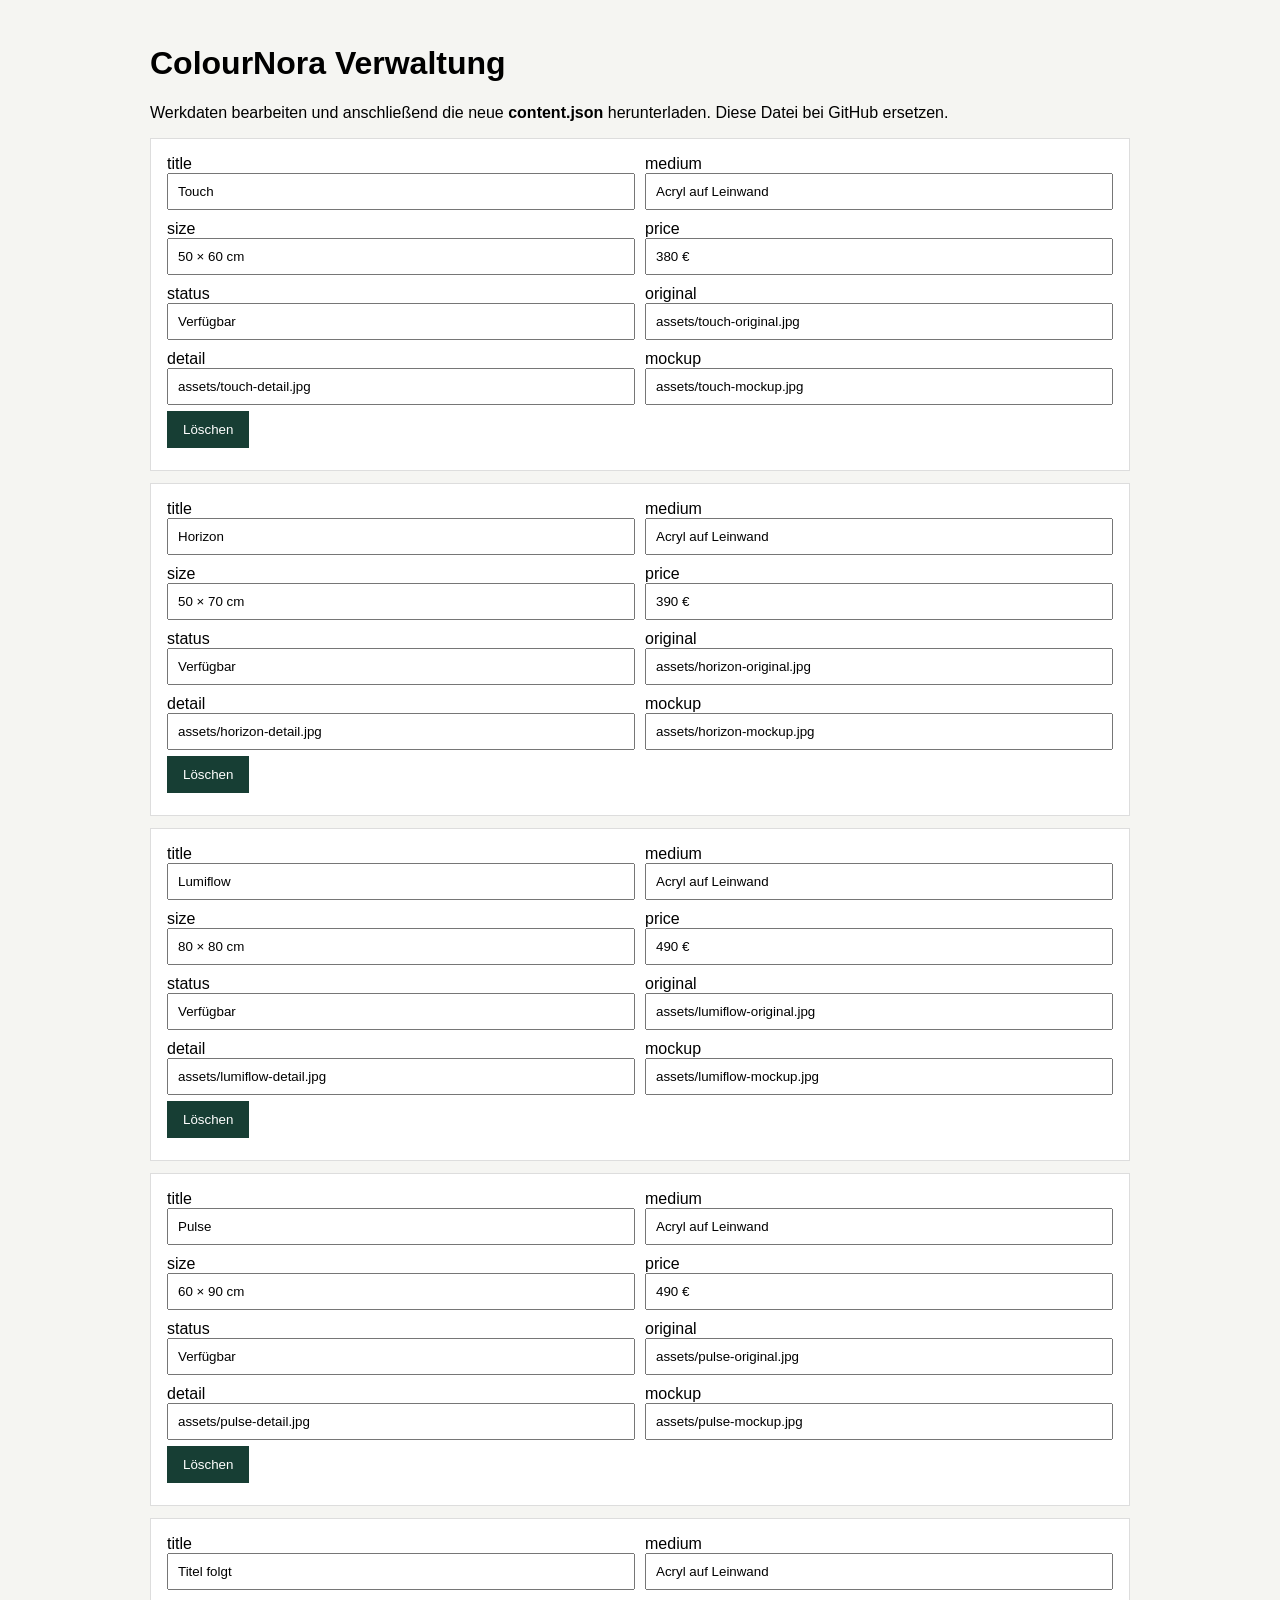
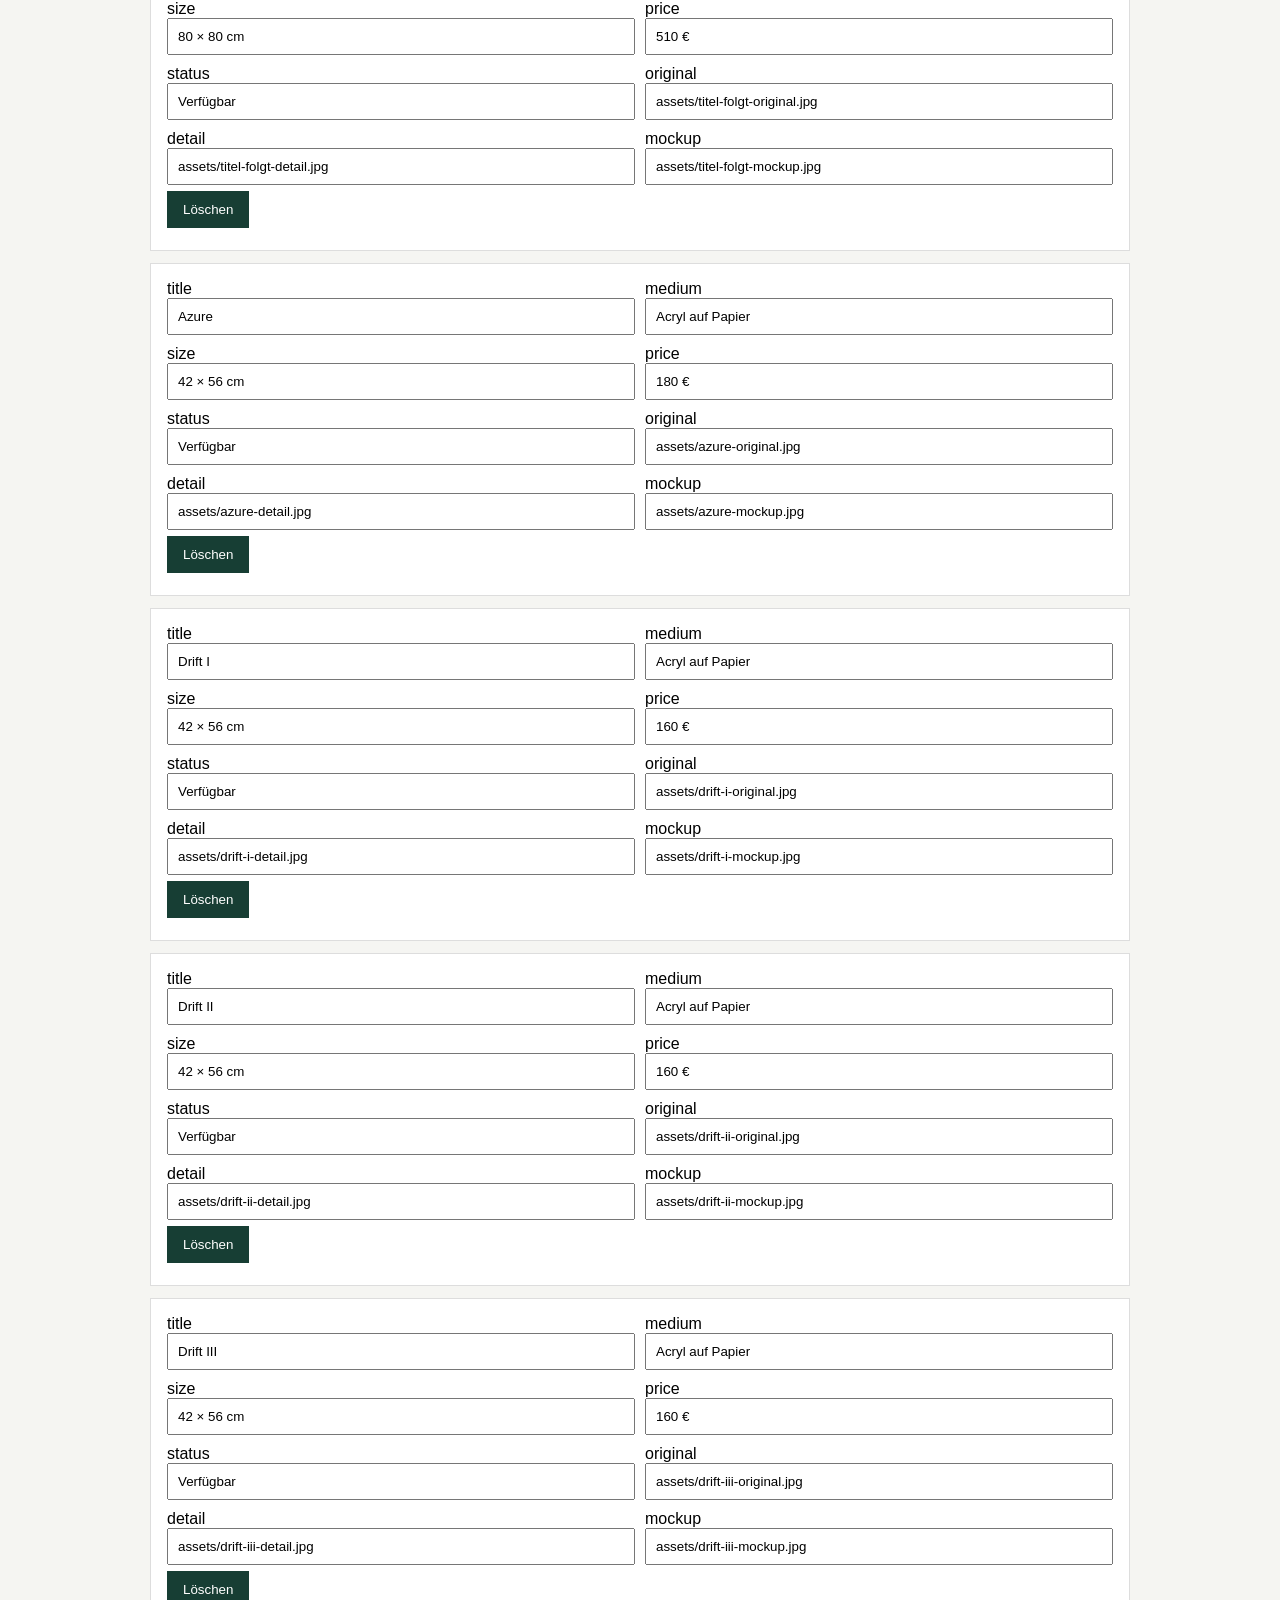
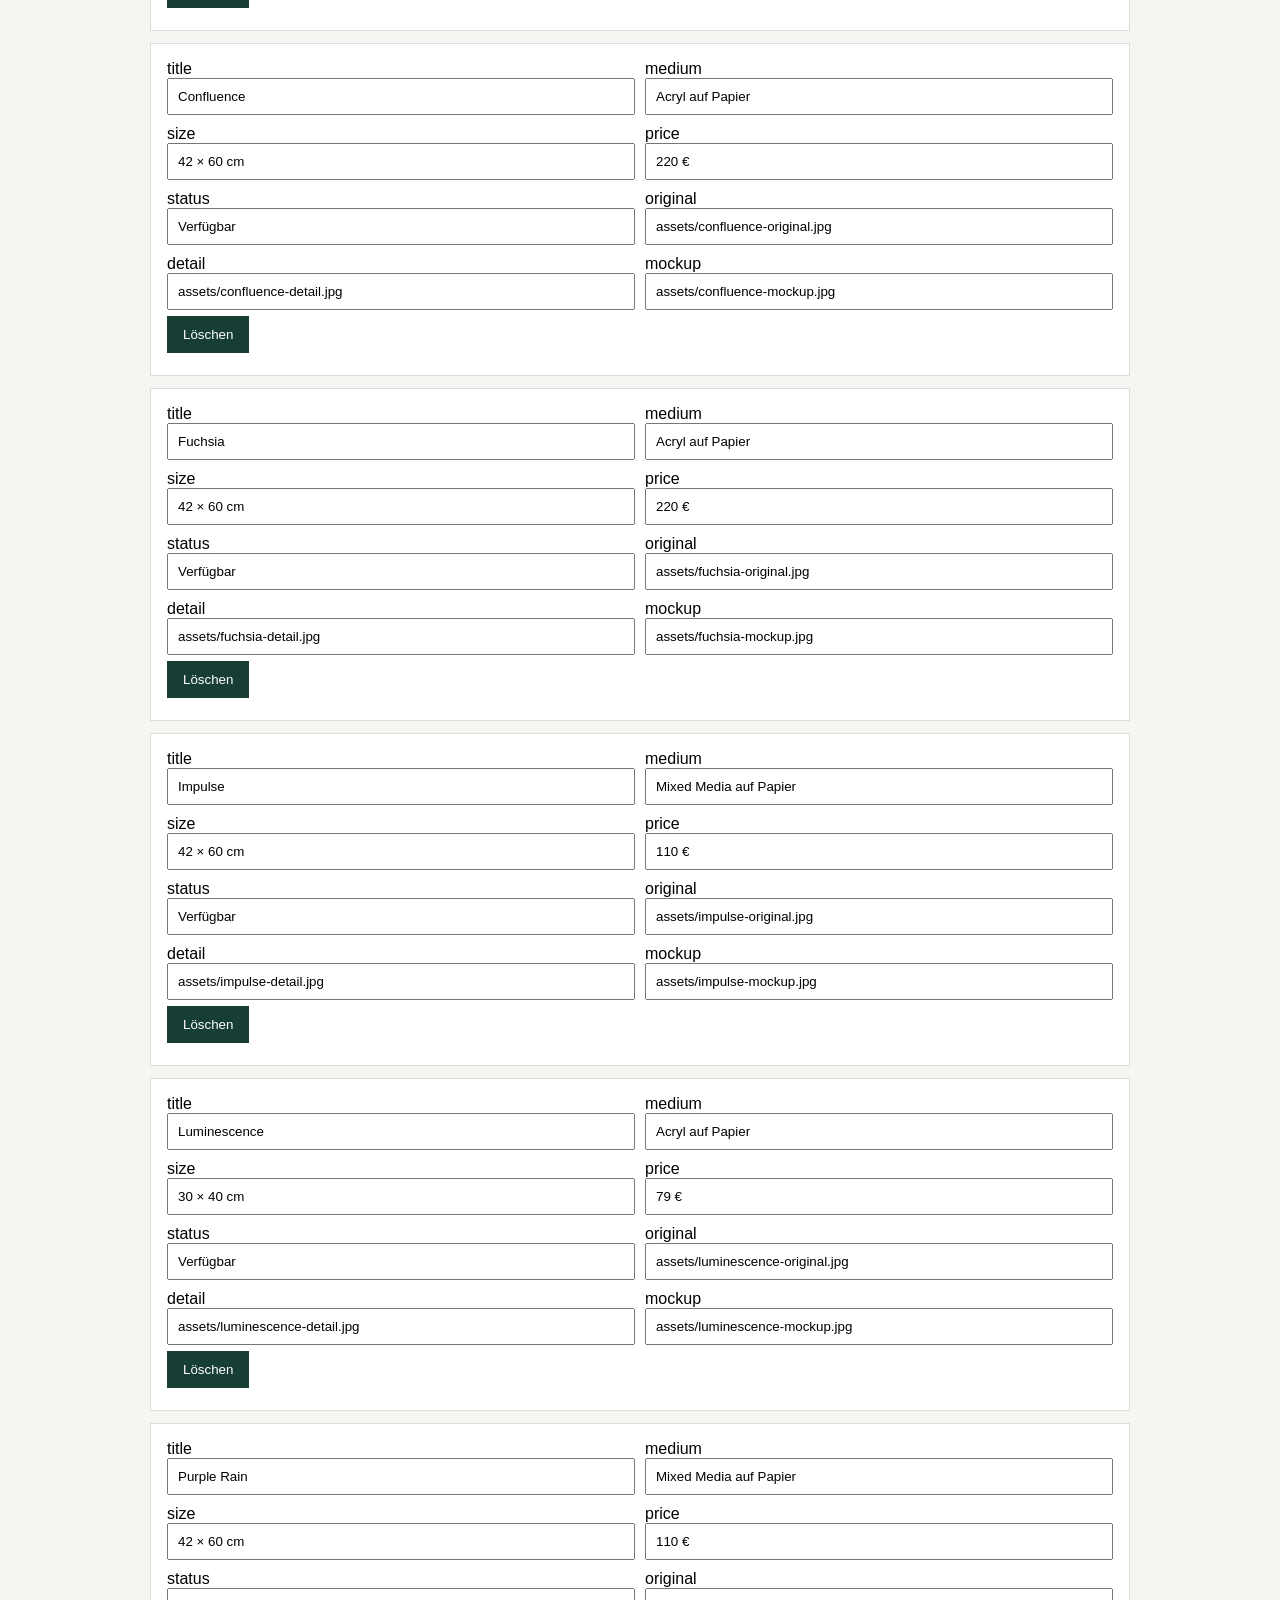
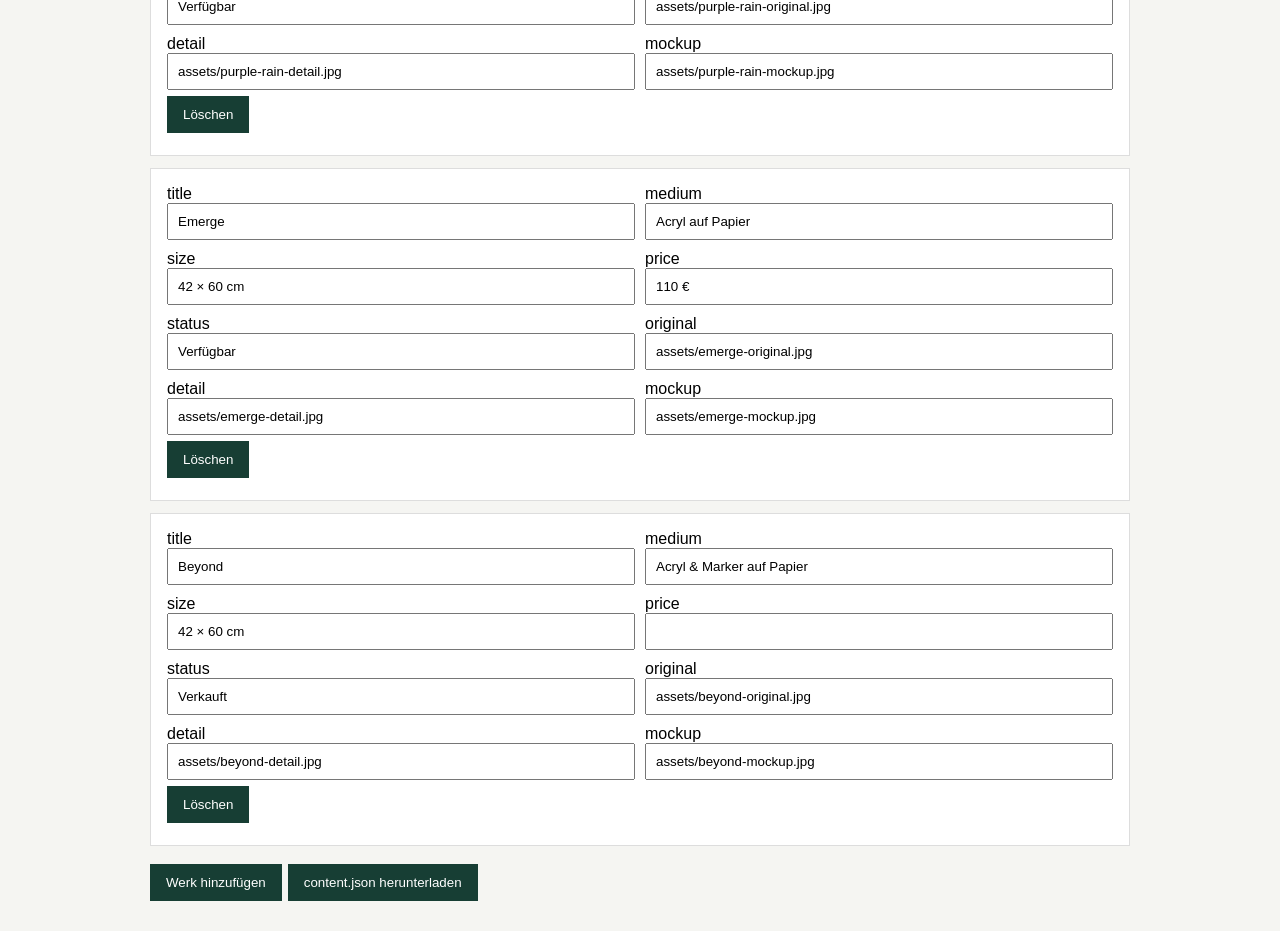
==== commit b722b6dc: "Add files via upload" ====
--- a/index.html
+++ b/index.html
@@ -1,11 +1 @@
-<!doctype html><html lang="de"><head><meta charset="utf-8"><meta name="viewport" content="width=device-width,initial-scale=1"><title>ColourNora — Nora Göller</title><link rel="preconnect" href="https://fonts.googleapis.com"><link rel="preconnect" href="https://fonts.gstatic.com" crossorigin><link href="https://fonts.googleapis.com/css2?family=DM+Sans:wght@400;500;600&family=Playfair+Display:ital,wght@1,500&display=swap" rel="stylesheet"><link rel="stylesheet" href="styles.css"></head><body>
-<header><a href="#top" class="logo">COLOURNORA</a><div class="tag">Colour Your Life.</div><button class="hamb" aria-label="Menü">☰</button><nav><a href="#works">Works</a><a href="#about">About</a><a href="#contact">Contact</a></nav></header>
-<main id="top"><section class="hero"><img id="heroImg" alt="ColourNora Hero"><div class="heroText"><p>Contemporary abstract art from Hamburg</p><h1>Nora Göller</h1><a href="#works">Werke entdecken ↓</a></div></section>
-<section id="works" class="works"><div class="head"><p>Original artworks</p><h2>Works</h2></div><div class="filters"><button data-f="all" class="active">All</button><button data-f="Leinwand">Canvas</button><button data-f="Papier">Paper</button></div><div id="grid" class="grid"></div></section>
-<section class="quote"><p>Colour. Flow. Energy.</p></section>
-<section id="about" class="about"><img src="assets/portrait.jpg" alt="Nora Göller"><div><p class="eyebrow">About</p><h2>Nora<br>Göller</h2><p id="aboutText"></p></div></section>
-<section class="exhibitions"><p class="eyebrow">Selected</p><h2>Exhibitions</h2><div id="exhibitions"></div></section>
-<section id="contact" class="contact"><div><p class="eyebrow">Contact</p><h2>Let’s talk<br>about art.</h2></div><form name="contact" method="POST" data-netlify="true"><input type="hidden" name="form-name" value="contact"><label>Name<input name="name" required></label><label>E-Mail<input name="email" type="email" required></label><label>Nachricht<textarea name="message" rows="6" required></textarea></label><button>Senden</button></form></section></main>
-<footer><span>© 2026 Nora Göller</span><nav><a href="mailto:colournora.art@gmail.com">E-Mail</a><a href="https://www.instagram.com/colournora.art">Instagram</a><a href="admin/">Admin</a></nav></footer>
-<dialog id="modal"><button class="x">×</button><div class="slider" id="slider"></div><div class="dots" id="dots"></div><div class="details"><div><p class="eyebrow">Original</p><h3 id="mTitle"></h3><p id="mDesc"></p><a id="inquiry">Anfrage stellen →</a></div><dl id="meta"></dl></div></dialog>
-<script src="app.js"></script></body></html>+<!doctype html><html lang="de"><head><meta charset="utf-8"><meta name="viewport" content="width=device-width,initial-scale=1"><title>ColourNora Admin</title><style>body{font-family:Arial;max-width:980px;margin:auto;padding:24px;background:#f5f5f2}.card{background:white;padding:16px;margin:12px 0;border:1px solid #ddd}.grid{display:grid;grid-template-columns:1fr 1fr;gap:10px}input,textarea,select{width:100%;padding:9px;box-sizing:border-box}button{padding:11px 16px;background:#173e34;color:white;border:0;margin:6px 6px 6px 0}@media(max-width:650px){.grid{grid-template-columns:1fr}}</style></head><body><h1>ColourNora Verwaltung</h1><p>Werkdaten bearbeiten und anschließend die neue <b>content.json</b> herunterladen. Diese Datei bei GitHub ersetzen.</p><div id="app"></div><button id="add">Werk hinzufügen</button><button id="save">content.json herunterladen</button><script>let data;fetch('../content.json').then(r=>r.json()).then(d=>{data=d;render()});function input(k,v,i){return `<label>${k}<input data-i="${i}" data-k="${k}" value="${String(v||'').replace(/"/g,'&quot;')}"></label>`}function render(){app.innerHTML=data.works.map((w,i)=>`<div class="card"><div class="grid">${input('title',w.title,i)}${input('medium',w.medium,i)}${input('size',w.size,i)}${input('price',w.price,i)}${input('status',w.status,i)}${input('original',w.original,i)}${input('detail',w.detail,i)}${input('mockup',w.mockup,i)}</div><button onclick="data.works.splice(${i},1);render()">Löschen</button></div>`).join('');document.querySelectorAll('[data-k]').forEach(e=>e.oninput=()=>data.works[+e.dataset.i][e.dataset.k]=e.value)};add.onclick=()=>{data.works.unshift({title:'Neues Werk',original:'assets/',detail:'assets/',mockup:'assets/',size:'',medium:'',price:'',status:'Verfügbar',description:'',category:'Leinwand',framing:'Ungerahmt'});render()};save.onclick=()=>{let b=new Blob([JSON.stringify(data,null,2)],{type:'application/json'}),a=document.createElement('a');a.href=URL.createObjectURL(b);a.download='content.json';a.click()};</script></body></html>
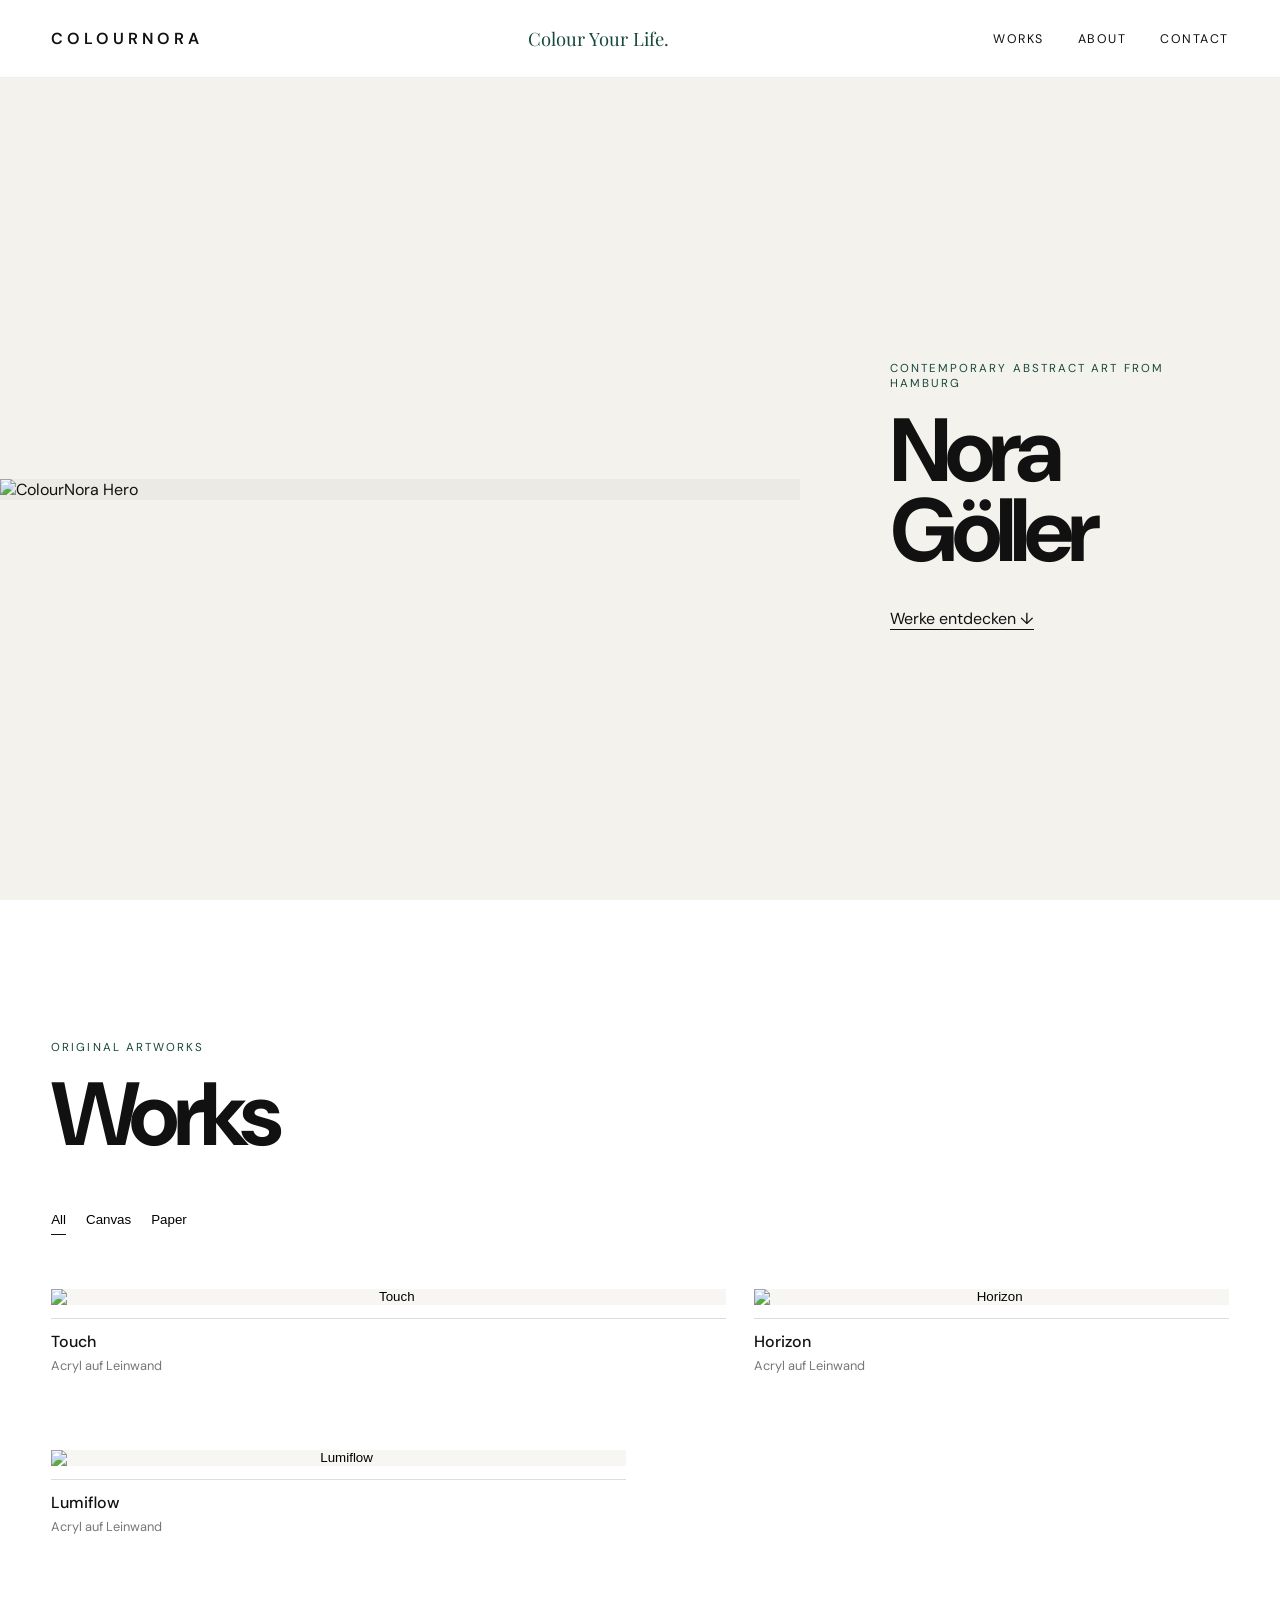
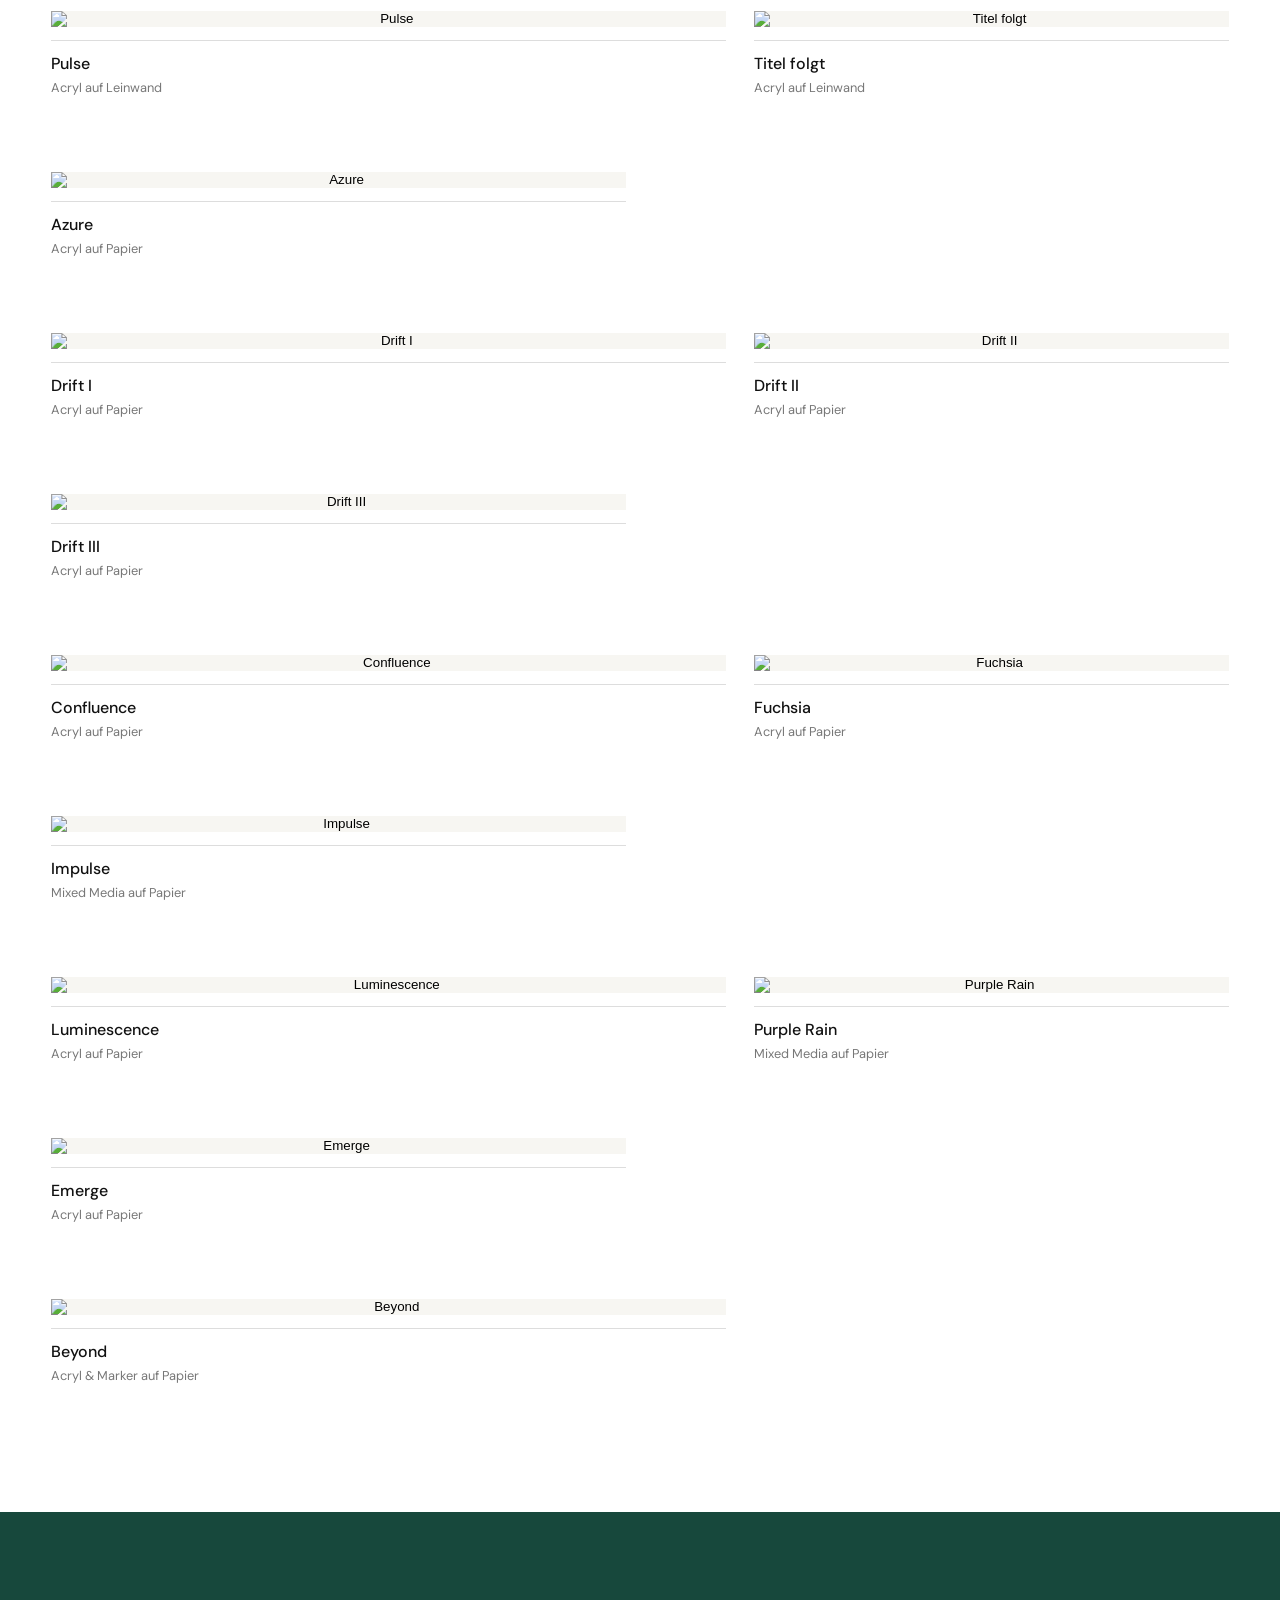
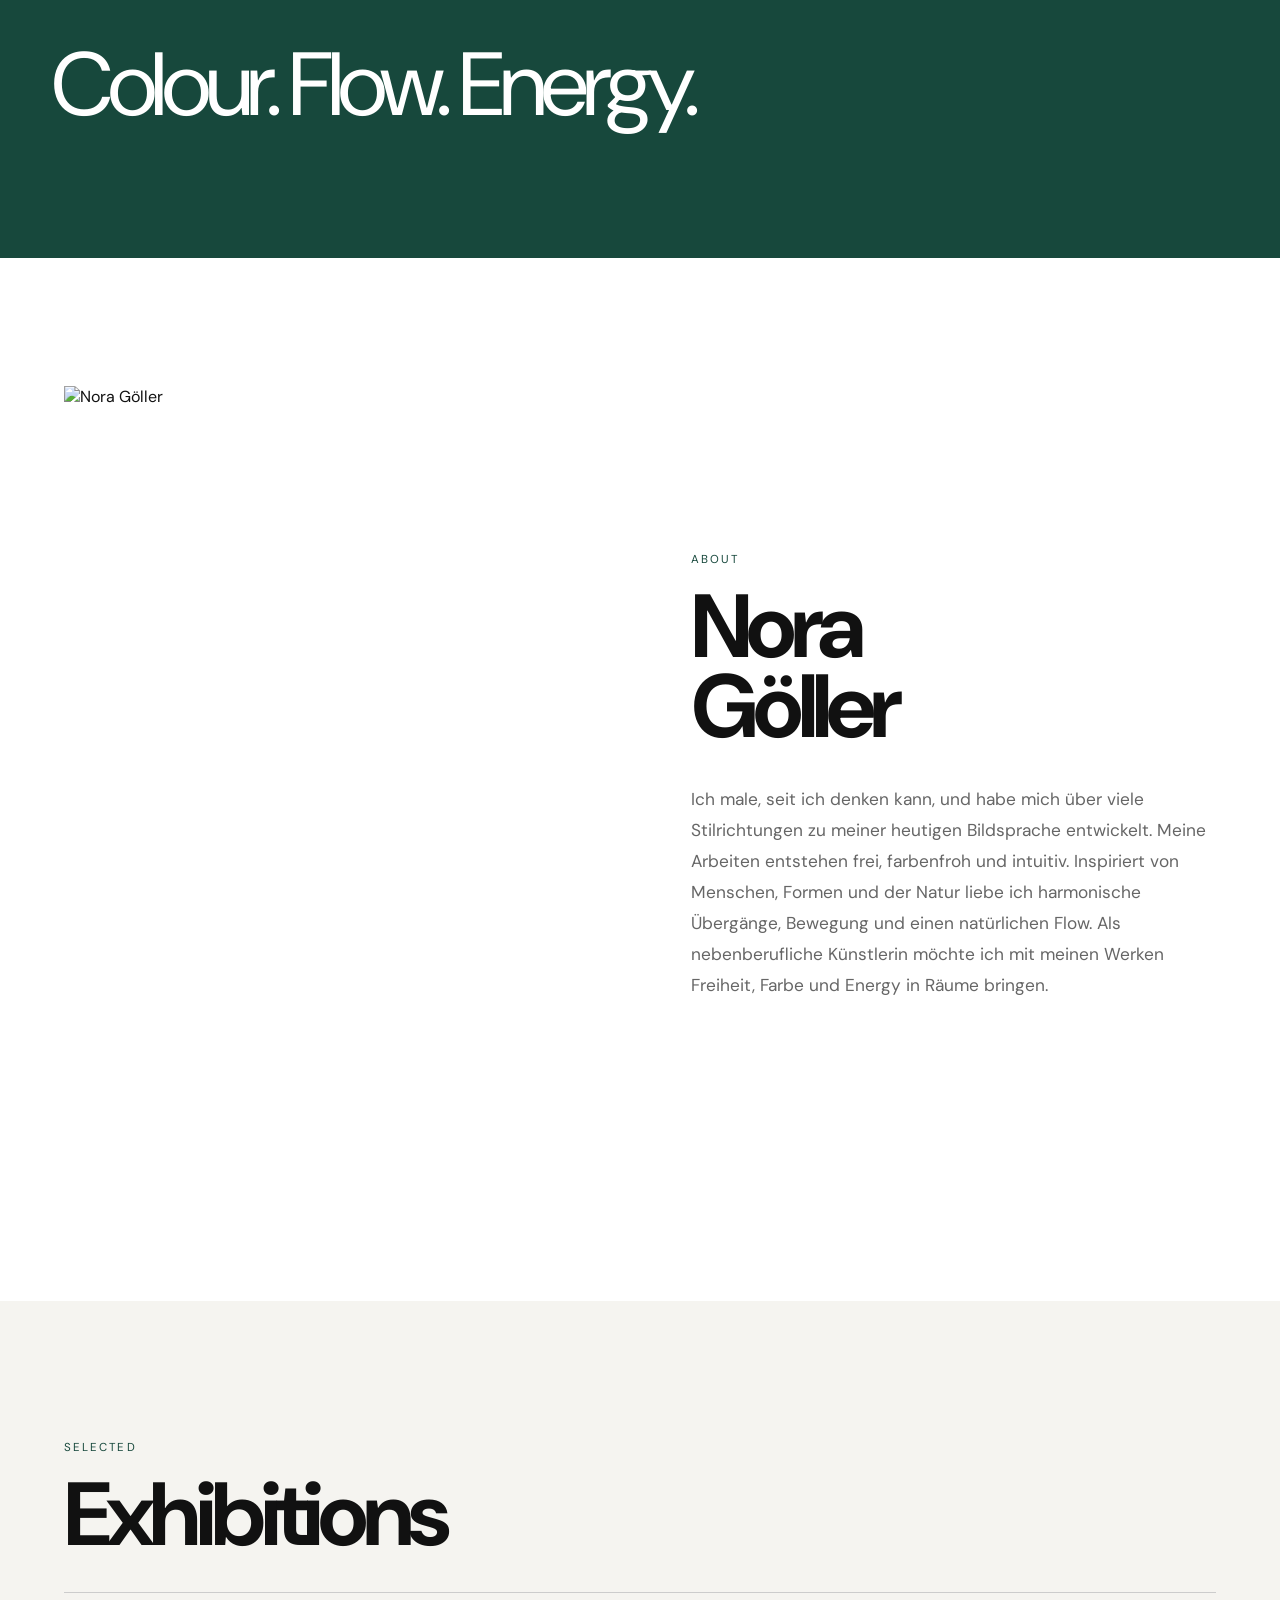
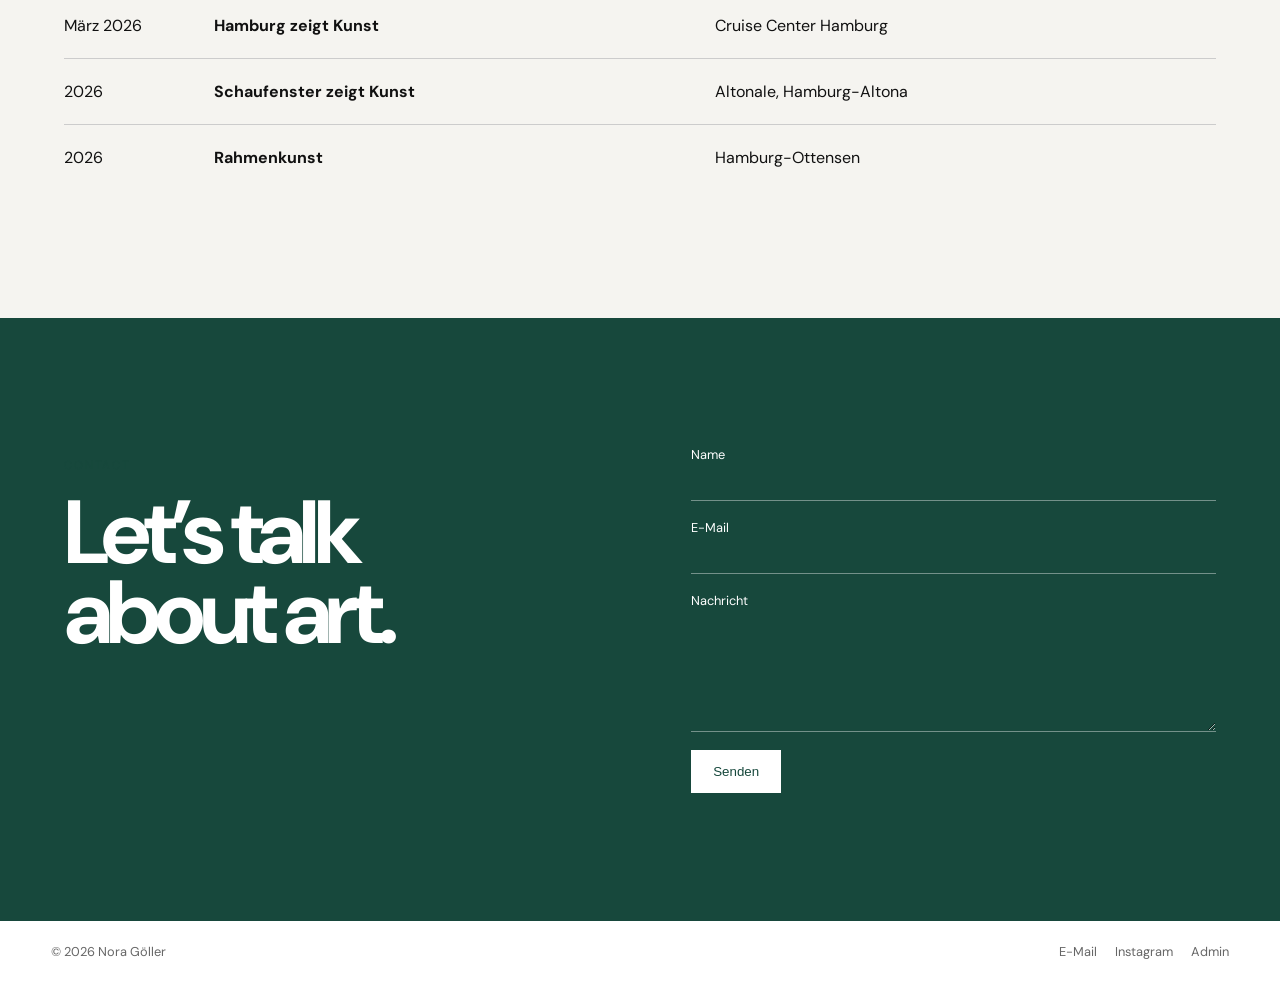
==== commit 397f467e: "Add files via upload" ====
--- a/index.html
+++ b/index.html
@@ -1 +1,11 @@
-<!doctype html><html lang="de"><head><meta charset="utf-8"><meta name="viewport" content="width=device-width,initial-scale=1"><title>ColourNora Admin</title><style>body{font-family:Arial;max-width:980px;margin:auto;padding:24px;background:#f5f5f2}.card{background:white;padding:16px;margin:12px 0;border:1px solid #ddd}.grid{display:grid;grid-template-columns:1fr 1fr;gap:10px}input,textarea,select{width:100%;padding:9px;box-sizing:border-box}button{padding:11px 16px;background:#173e34;color:white;border:0;margin:6px 6px 6px 0}@media(max-width:650px){.grid{grid-template-columns:1fr}}</style></head><body><h1>ColourNora Verwaltung</h1><p>Werkdaten bearbeiten und anschließend die neue <b>content.json</b> herunterladen. Diese Datei bei GitHub ersetzen.</p><div id="app"></div><button id="add">Werk hinzufügen</button><button id="save">content.json herunterladen</button><script>let data;fetch('../content.json').then(r=>r.json()).then(d=>{data=d;render()});function input(k,v,i){return `<label>${k}<input data-i="${i}" data-k="${k}" value="${String(v||'').replace(/"/g,'&quot;')}"></label>`}function render(){app.innerHTML=data.works.map((w,i)=>`<div class="card"><div class="grid">${input('title',w.title,i)}${input('medium',w.medium,i)}${input('size',w.size,i)}${input('price',w.price,i)}${input('status',w.status,i)}${input('original',w.original,i)}${input('detail',w.detail,i)}${input('mockup',w.mockup,i)}</div><button onclick="data.works.splice(${i},1);render()">Löschen</button></div>`).join('');document.querySelectorAll('[data-k]').forEach(e=>e.oninput=()=>data.works[+e.dataset.i][e.dataset.k]=e.value)};add.onclick=()=>{data.works.unshift({title:'Neues Werk',original:'assets/',detail:'assets/',mockup:'assets/',size:'',medium:'',price:'',status:'Verfügbar',description:'',category:'Leinwand',framing:'Ungerahmt'});render()};save.onclick=()=>{let b=new Blob([JSON.stringify(data,null,2)],{type:'application/json'}),a=document.createElement('a');a.href=URL.createObjectURL(b);a.download='content.json';a.click()};</script></body></html>+<!doctype html><html lang="de"><head><meta charset="utf-8"><meta name="viewport" content="width=device-width,initial-scale=1"><title>ColourNora — Nora Göller</title><link rel="preconnect" href="https://fonts.googleapis.com"><link rel="preconnect" href="https://fonts.gstatic.com" crossorigin><link href="https://fonts.googleapis.com/css2?family=DM+Sans:wght@400;500;600&family=Playfair+Display:ital,wght@1,500&display=swap" rel="stylesheet"><link rel="stylesheet" href="styles.css"></head><body>
+<header><a href="#top" class="logo">COLOURNORA</a><div class="tag">Colour Your Life.</div><button class="hamb" aria-label="Menü">☰</button><nav><a href="#works">Works</a><a href="#about">About</a><a href="#contact">Contact</a></nav></header>
+<main id="top"><section class="hero"><img id="heroImg" alt="ColourNora Hero"><div class="heroText"><p>Contemporary abstract art from Hamburg</p><h1>Nora Göller</h1><a href="#works">Werke entdecken ↓</a></div></section>
+<section id="works" class="works"><div class="head"><p>Original artworks</p><h2>Works</h2></div><div class="filters"><button data-f="all" class="active">All</button><button data-f="Leinwand">Canvas</button><button data-f="Papier">Paper</button></div><div id="grid" class="grid"></div></section>
+<section class="quote"><p>Colour. Flow. Energy.</p></section>
+<section id="about" class="about"><img src="assets/portrait.jpg" alt="Nora Göller"><div><p class="eyebrow">About</p><h2>Nora<br>Göller</h2><p id="aboutText"></p></div></section>
+<section class="exhibitions"><p class="eyebrow">Selected</p><h2>Exhibitions</h2><div id="exhibitions"></div></section>
+<section id="contact" class="contact"><div><p class="eyebrow">Contact</p><h2>Let’s talk<br>about art.</h2></div><form name="contact" method="POST" data-netlify="true"><input type="hidden" name="form-name" value="contact"><label>Name<input name="name" required></label><label>E-Mail<input name="email" type="email" required></label><label>Nachricht<textarea name="message" rows="6" required></textarea></label><button>Senden</button></form></section></main>
+<footer><span>© 2026 Nora Göller</span><nav><a href="mailto:colournora.art@gmail.com">E-Mail</a><a href="https://www.instagram.com/colournora.art">Instagram</a><a href="admin/">Admin</a></nav></footer>
+<dialog id="modal"><button class="x">×</button><div class="slider" id="slider"></div><div class="dots" id="dots"></div><div class="details"><div><p class="eyebrow">Original</p><h3 id="mTitle"></h3><p id="mDesc"></p><a id="inquiry">Anfrage stellen →</a></div><dl id="meta"></dl></div></dialog>
+<script src="app.js"></script></body></html>
--- a/styles.css
+++ b/styles.css
@@ -0,0 +1,4 @@
+*{box-sizing:border-box}html{scroll-behavior:smooth}body{margin:0;color:#111;font-family:"DM Sans",sans-serif}a{color:inherit}img{display:block;max-width:100%}header{height:78px;display:flex;align-items:center;padding:0 4vw;position:sticky;top:0;background:rgba(255,255,255,.95);z-index:20;border-bottom:1px solid #eee}.logo{font-weight:600;letter-spacing:.25em;text-decoration:none}.tag{font-family:"Playfair Display";font-size:1.15rem;color:#17483c;margin:auto}header nav{display:flex;gap:34px}header nav a{text-decoration:none;text-transform:uppercase;font-size:.78rem;letter-spacing:.12em}.hamb{display:none;border:0;background:none;font-size:1.5rem}.hero{display:grid;grid-template-columns:1.25fr .75fr;min-height:calc(100svh - 78px);background:#f5f4f0;align-items:center}.hero>img{width:100%;height:calc(100svh - 78px);object-fit:contain;background:#eceae4}.heroText{padding:7vw}.heroText p,.eyebrow,.head p{text-transform:uppercase;letter-spacing:.18em;font-size:.72rem;color:#17483c}.heroText h1,.head h2,.about h2,.exhibitions h2,.contact h2{font-size:clamp(4rem,7vw,8rem);line-height:.9;letter-spacing:-.065em;margin:20px 0 36px}.heroText a{text-decoration:none;border-bottom:1px solid}.works{padding:10vw 4vw}.filters{display:flex;gap:20px;margin:50px 0}.filters button{border:0;background:none;padding:7px 0;border-bottom:1px solid transparent}.filters .active{border-color:#111}.grid{display:grid;grid-template-columns:repeat(12,1fr);gap:72px 28px}.card{grid-column:span 6}.card:nth-child(3n+1){grid-column:span 7}.card:nth-child(3n+2){grid-column:span 5}.card button{border:0;background:none;padding:0;width:100%;cursor:pointer}.card img{width:100%;height:auto}.caption{padding-top:12px;border-top:1px solid #ddd;margin-top:12px}.caption h3{margin:0;font-size:1rem;font-weight:500}.caption p{margin:5px 0 0;color:#777;font-size:.8rem}.quote{padding:10vw 4vw;background:#17483c;color:#fff}.quote p{font-size:clamp(3rem,7vw,8rem);line-height:1;margin:0;letter-spacing:-.06em}.about{display:grid;grid-template-columns:1fr 1fr;gap:8vw;padding:10vw 5vw;align-items:center}.about img{aspect-ratio:2/3;object-fit:cover}.about div>p:last-child{font-size:1.08rem;line-height:1.8;color:#666}.exhibitions{padding:10vw 5vw;background:#f5f4f0}.exrow{display:grid;grid-template-columns:150px 1fr 1fr;padding:22px 0;border-top:1px solid #ccc}.contact{padding:10vw 5vw;background:#17483c;color:#fff;display:grid;grid-template-columns:1fr 1fr;gap:8vw}.contact form{display:grid;gap:18px}.contact label{font-size:.8rem}.contact input,.contact textarea{display:block;width:100%;border:0;border-bottom:1px solid #ffffff66;background:none;color:#fff;padding:10px 0;font:inherit}.contact button{width:max-content;padding:14px 22px;border:0;background:#fff;color:#17483c}footer{padding:22px 4vw;display:flex;justify-content:space-between;font-size:.8rem;color:#666}footer nav{display:flex;gap:18px}footer a{text-decoration:none}dialog{width:min(96vw,1400px);max-height:96vh;border:0;padding:0;overflow:auto}dialog::backdrop{background:#000c}.x{position:fixed;right:3vw;top:2vh;z-index:3;border:0;background:#fff;border-radius:50%;width:44px;height:44px;font-size:1.7rem}.slider{display:flex;overflow-x:auto;scroll-snap-type:x mandatory;scroll-behavior:smooth;touch-action:pan-x;background:#eee}.slide{flex:0 0 100%;height:min(70vh,800px);scroll-snap-align:start;display:grid;place-items:center;background:#f2f1ed}.slide img{width:100%;height:100%;object-fit:contain}.dots{text-align:center;padding:13px}.dot{display:inline-block;width:34px;height:2px;background:#ddd;margin:0 4px}.dot.active{background:#111}.details{display:grid;grid-template-columns:1fr 1fr;gap:7vw;padding:60px 5vw 80px}.details h3{font-size:clamp(3rem,6vw,6rem);margin:10px 0}.details p{line-height:1.7;color:#666}.details a{display:inline-block;margin-top:20px;background:#17483c;color:#fff;padding:14px 20px;text-decoration:none}.details dl div{display:grid;grid-template-columns:120px 1fr;padding:14px 0;border-bottom:1px solid #ddd}.details dt{font-size:.72rem;letter-spacing:.12em;text-transform:uppercase}.details dd{margin:0}.hidden{display:none}
+@media(max-width:800px){header{height:70px}.tag{display:none}.hamb{display:block;margin-left:auto}header nav{display:none;position:absolute;top:70px;left:0;right:0;background:#fff;padding:22px 4vw;flex-direction:column}header nav.open{display:flex}.hero{grid-template-columns:1fr}.hero>img{height:auto;max-height:67svh;object-fit:contain}.heroText{padding:12vw 6vw}.grid{grid-template-columns:1fr}.card,.card:nth-child(n){grid-column:1}.about,.contact,.details{grid-template-columns:1fr}.exrow{grid-template-columns:1fr;gap:7px}.slide{height:60vh}.works,.about,.exhibitions,.contact{padding:18vw 6vw}}
+/* Final corrections */
+.hero{background:#f4f2ed}.hero>img{width:100%;height:auto;max-height:none;object-fit:contain;object-position:center;display:block}.slide img{object-fit:contain;background:#f7f6f2}.slider{scroll-snap-type:x mandatory;overflow-x:auto;display:flex;-webkit-overflow-scrolling:touch}.slide{min-width:100%;scroll-snap-align:start}.card img{object-fit:contain;background:#f7f6f2}
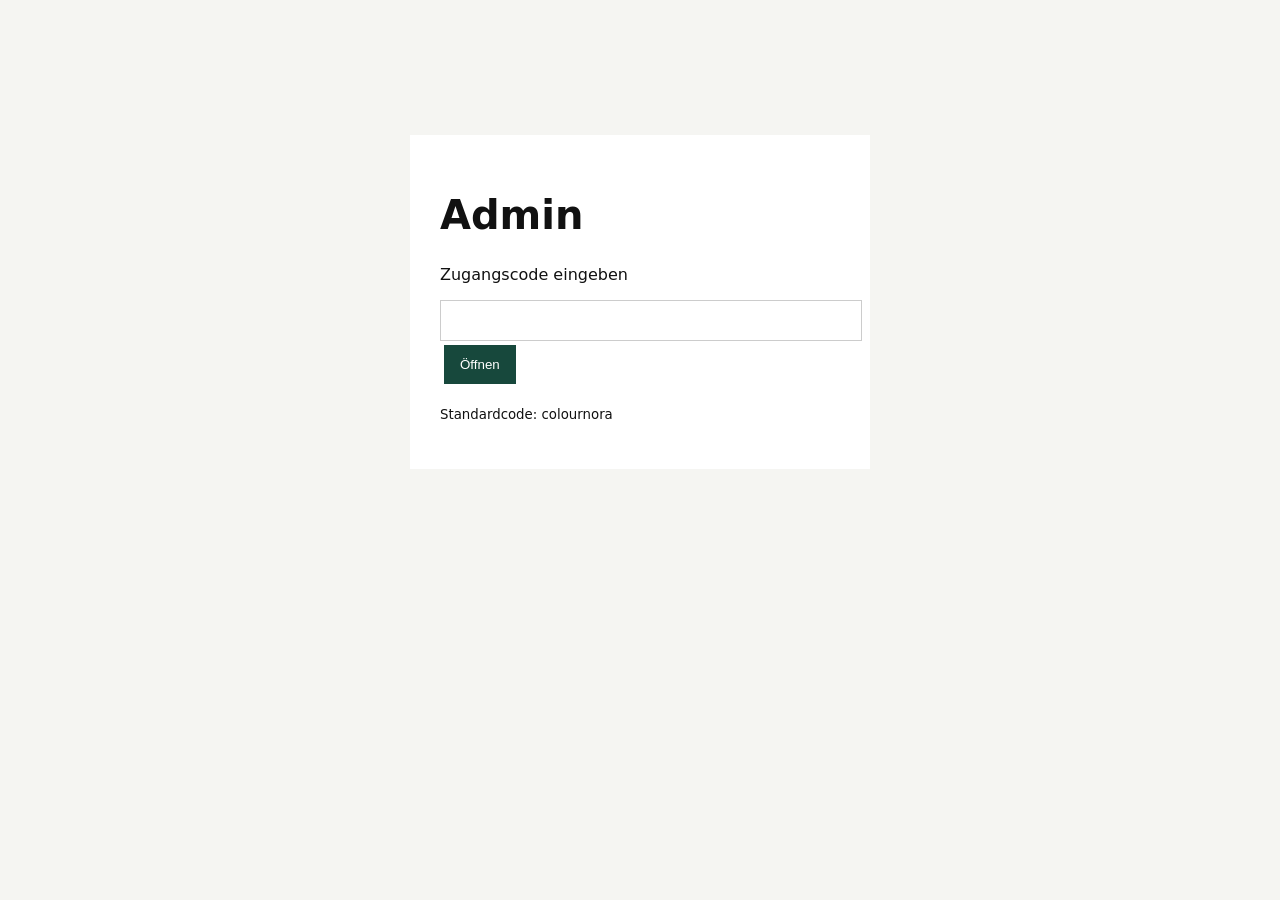
==== commit 45e952e2: "Add files via upload" ====
--- a/index.html
+++ b/index.html
@@ -1,11 +1,7 @@
-<!doctype html><html lang="de"><head><meta charset="utf-8"><meta name="viewport" content="width=device-width,initial-scale=1"><title>ColourNora — Nora Göller</title><link rel="preconnect" href="https://fonts.googleapis.com"><link rel="preconnect" href="https://fonts.gstatic.com" crossorigin><link href="https://fonts.googleapis.com/css2?family=DM+Sans:wght@400;500;600&family=Playfair+Display:ital,wght@1,500&display=swap" rel="stylesheet"><link rel="stylesheet" href="styles.css"></head><body>
-<header><a href="#top" class="logo">COLOURNORA</a><div class="tag">Colour Your Life.</div><button class="hamb" aria-label="Menü">☰</button><nav><a href="#works">Works</a><a href="#about">About</a><a href="#contact">Contact</a></nav></header>
-<main id="top"><section class="hero"><img id="heroImg" alt="ColourNora Hero"><div class="heroText"><p>Contemporary abstract art from Hamburg</p><h1>Nora Göller</h1><a href="#works">Werke entdecken ↓</a></div></section>
-<section id="works" class="works"><div class="head"><p>Original artworks</p><h2>Works</h2></div><div class="filters"><button data-f="all" class="active">All</button><button data-f="Leinwand">Canvas</button><button data-f="Papier">Paper</button></div><div id="grid" class="grid"></div></section>
-<section class="quote"><p>Colour. Flow. Energy.</p></section>
-<section id="about" class="about"><img src="assets/portrait.jpg" alt="Nora Göller"><div><p class="eyebrow">About</p><h2>Nora<br>Göller</h2><p id="aboutText"></p></div></section>
-<section class="exhibitions"><p class="eyebrow">Selected</p><h2>Exhibitions</h2><div id="exhibitions"></div></section>
-<section id="contact" class="contact"><div><p class="eyebrow">Contact</p><h2>Let’s talk<br>about art.</h2></div><form name="contact" method="POST" data-netlify="true"><input type="hidden" name="form-name" value="contact"><label>Name<input name="name" required></label><label>E-Mail<input name="email" type="email" required></label><label>Nachricht<textarea name="message" rows="6" required></textarea></label><button>Senden</button></form></section></main>
-<footer><span>© 2026 Nora Göller</span><nav><a href="mailto:colournora.art@gmail.com">E-Mail</a><a href="https://www.instagram.com/colournora.art">Instagram</a><a href="admin/">Admin</a></nav></footer>
-<dialog id="modal"><button class="x">×</button><div class="slider" id="slider"></div><div class="dots" id="dots"></div><div class="details"><div><p class="eyebrow">Original</p><h3 id="mTitle"></h3><p id="mDesc"></p><a id="inquiry">Anfrage stellen →</a></div><dl id="meta"></dl></div></dialog>
-<script src="app.js"></script></body></html>+<!doctype html><html lang="de"><head><meta charset="utf-8"><meta name="viewport" content="width=device-width,initial-scale=1"><title>ColourNora Admin</title><style>body{font:16px system-ui;margin:0;background:#f5f5f2;color:#111}.wrap{max-width:1050px;margin:auto;padding:30px}h1{font-size:2.5rem}.notice{background:#fff7d9;padding:14px;border:1px solid #ead58b}.toolbar{position:sticky;top:0;background:#f5f5f2;padding:12px 0;z-index:2}button{border:0;background:#17483c;color:white;padding:12px 16px;margin:4px}.secondary{background:#666}.card{background:#fff;border:1px solid #ddd;padding:18px;margin:16px 0}.grid{display:grid;grid-template-columns:1fr 1fr;gap:12px}label{font-size:.8rem}input,textarea,select{display:block;width:100%;padding:10px;border:1px solid #ccc;font:inherit;margin-top:5px}.danger{background:#a23}.login{max-width:400px;margin:15vh auto;background:#fff;padding:30px} @media(max-width:700px){.grid{grid-template-columns:1fr}}</style></head><body><div id="login" class="login"><h1>Admin</h1><p>Zugangscode eingeben</p><input id="code" type="password"><button id="go">Öffnen</button><p><small>Standardcode: colournora</small></p></div><div id="app" class="wrap" hidden><h1>ColourNora Verwaltung</h1><p class="notice">Änderungen sind sofort als Vorschau in diesem Browser sichtbar. Für eine dauerhafte Veröffentlichung für alle Besucher bitte anschließend <strong>content.json herunterladen</strong> und die Datei bei GitHub ersetzen.</p><div class="toolbar"><button id="add">+ Werk hinzufügen</button><button id="save">Änderungen speichern</button><button id="download" class="secondary">content.json herunterladen</button><a href="../" target="_blank"><button class="secondary">Website öffnen</button></a></div><div id="general"></div><h2>Werke</h2><div id="works"></div></div><script>
+let data;document.getElementById('go').onclick=()=>{if(document.getElementById('code').value==='colournora'){login.hidden=true;app.hidden=false;load()}else alert('Falscher Code')};
+function load(){fetch('../content.json').then(r=>r.json()).then(d=>{data=localStorage.getItem('colournora_content')?JSON.parse(localStorage.getItem('colournora_content')):d;render()})}
+function f(label,key,val,i,type='text'){return `<label>${label}<${type==='textarea'?'textarea':'input'} data-i="${i}" data-k="${key}" ${type!=='textarea'?`value="${(val||'').replaceAll('"','&quot;')}"`:''}>${type==='textarea'?(val||'')+'</textarea>':''}</label>`}
+function render(){general.innerHTML=`<div class="card"><div class="grid">${f('Motto','tagline',data.tagline,'root')}${f('Über mich','about',data.about,'root','textarea')}</div></div>`;works.innerHTML=data.works.map((w,i)=>`<div class="card"><h3>${w.title}</h3><div class="grid">${f('Titel','title',w.title,i)}${f('Kategorie','category',w.category,i)}${f('Original-Datei','original',w.original,i)}${f('Detail-Datei','detail',w.detail,i)}${f('Mockup-Datei','mockup',w.mockup,i)}${f('Maße','size',w.size,i)}${f('Technik','medium',w.medium,i)}${f('Preis','price',w.price,i)}${f('Status','status',w.status,i)}${f('Beschreibung','description',w.description,i,'textarea')}</div><button class="danger" onclick="del(${i})">Werk löschen</button></div>`).join('');document.querySelectorAll('[data-k]').forEach(el=>el.oninput=()=>{const i=el.dataset.i;if(i==='root')data[el.dataset.k]=el.value;else data.works[+i][el.dataset.k]=el.value})}
+function del(i){if(confirm('Werk löschen?')){data.works.splice(i,1);render()}}add.onclick=()=>{data.works.unshift({title:'Neues Werk',category:'Leinwand',original:'assets/',detail:'assets/',mockup:'assets/',size:'',medium:'Acryl auf Leinwand',price:'',status:'Verfügbar',description:'',framing:'Ungerahmt; Rahmung optional'});render()};save.onclick=()=>{localStorage.setItem('colournora_content',JSON.stringify(data));alert('Gespeichert. Die Website-Vorschau in diesem Browser verwendet jetzt diese Daten.')};download.onclick=()=>{const b=new Blob([JSON.stringify(data,null,2)],{type:'application/json'}),a=document.createElement('a');a.href=URL.createObjectURL(b);a.download='content.json';a.click()}
+</script></body></html>
